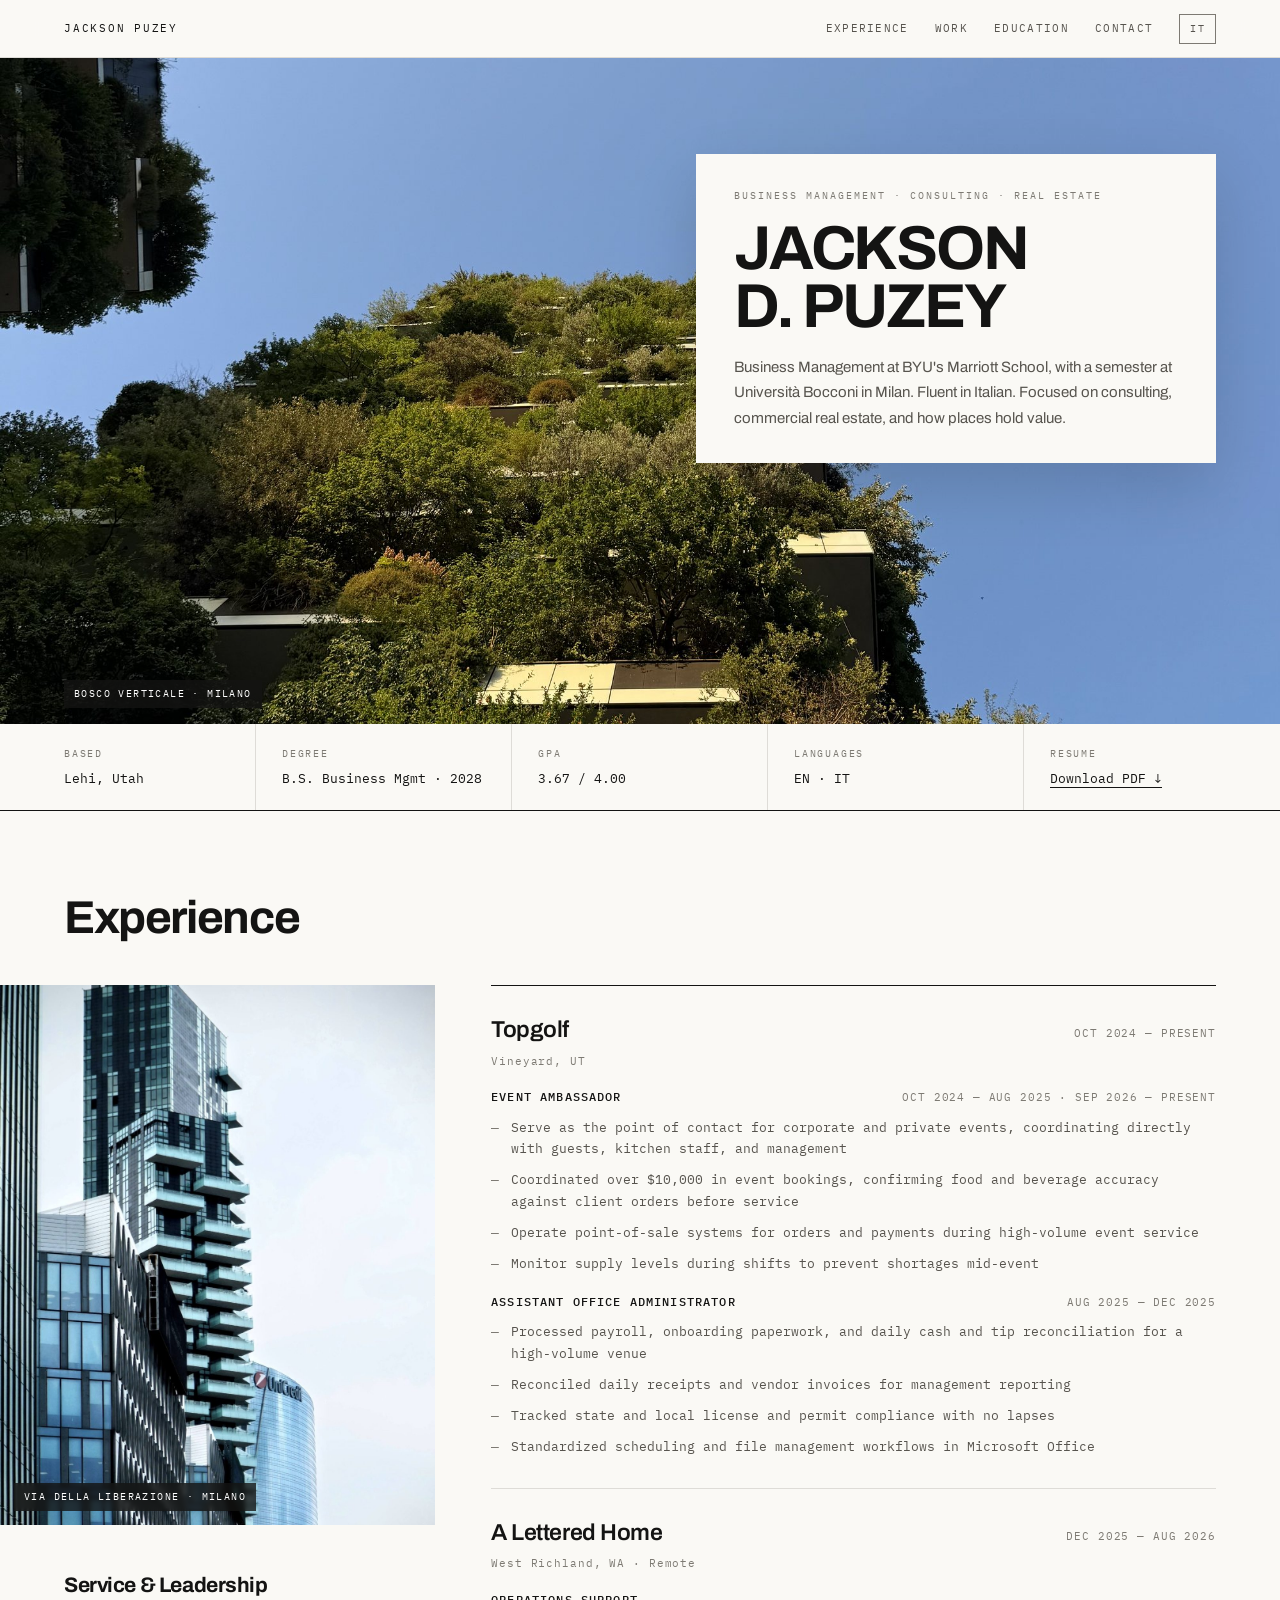
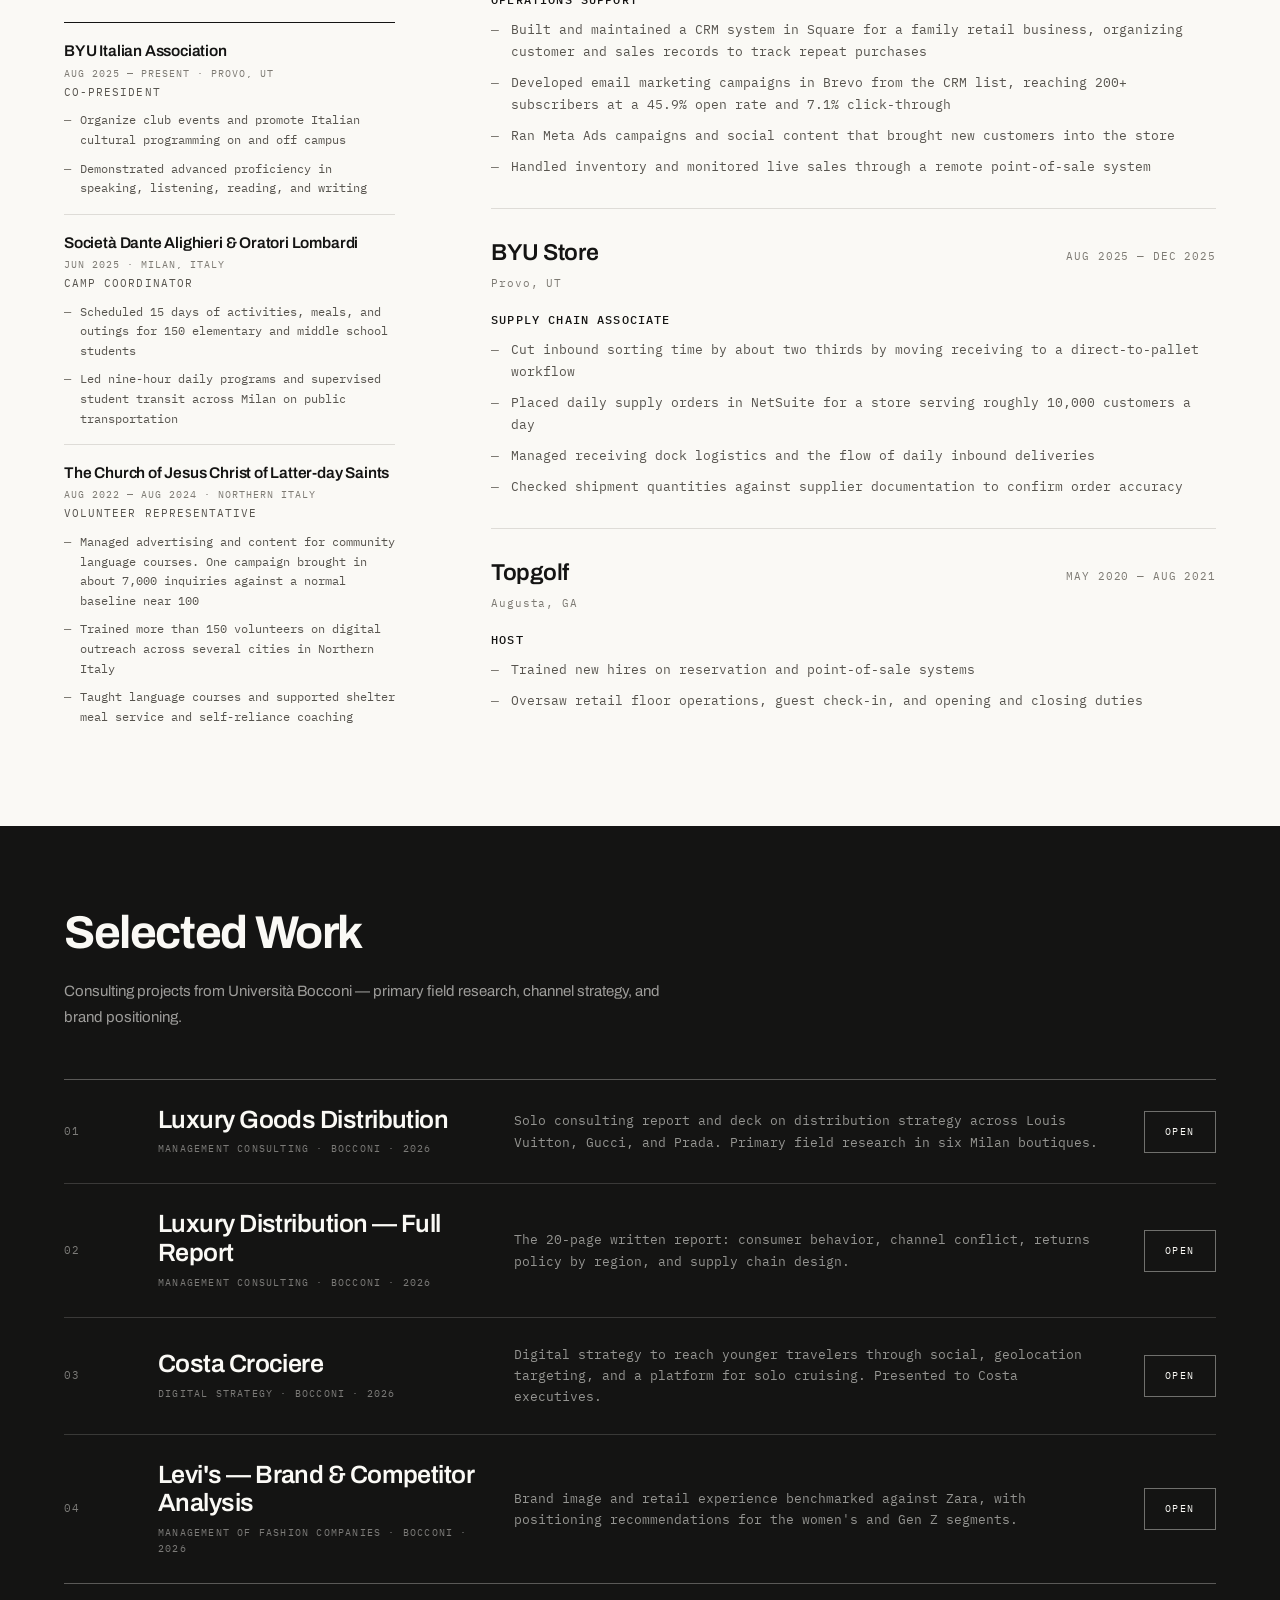
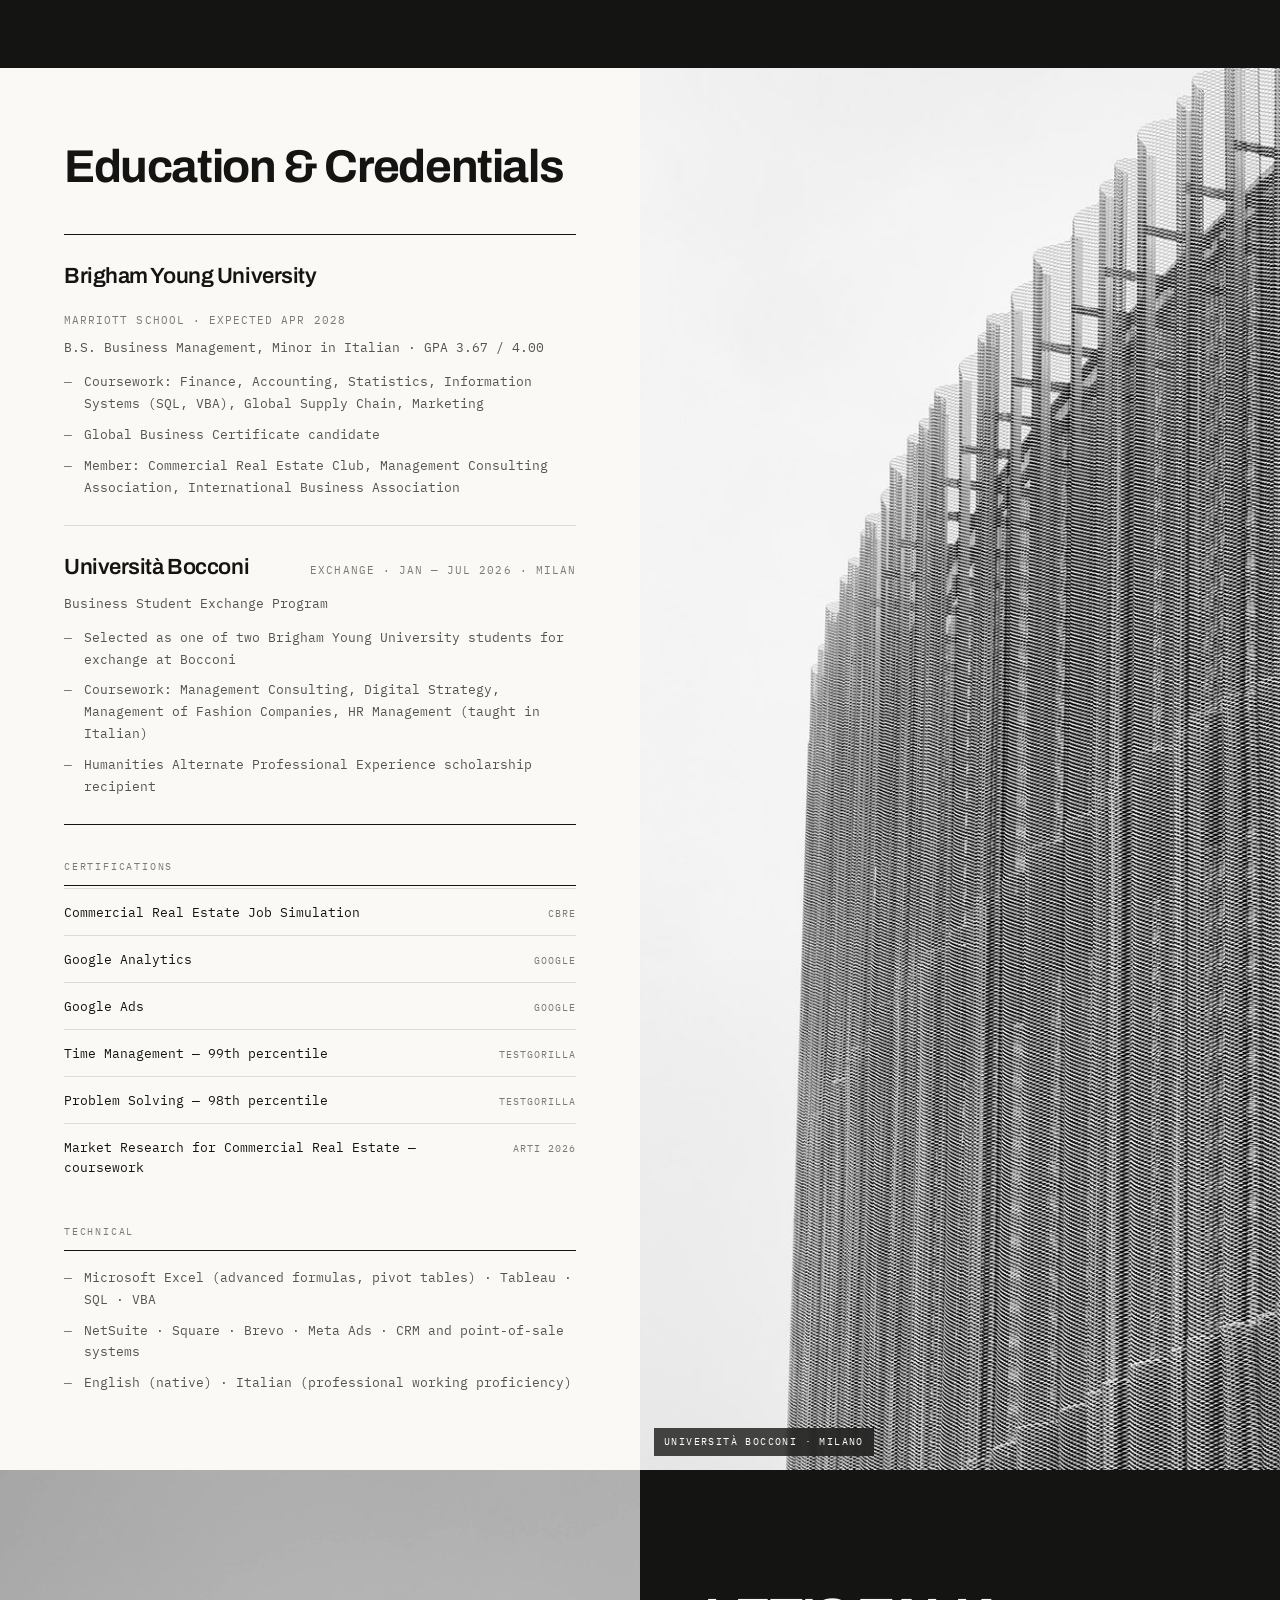
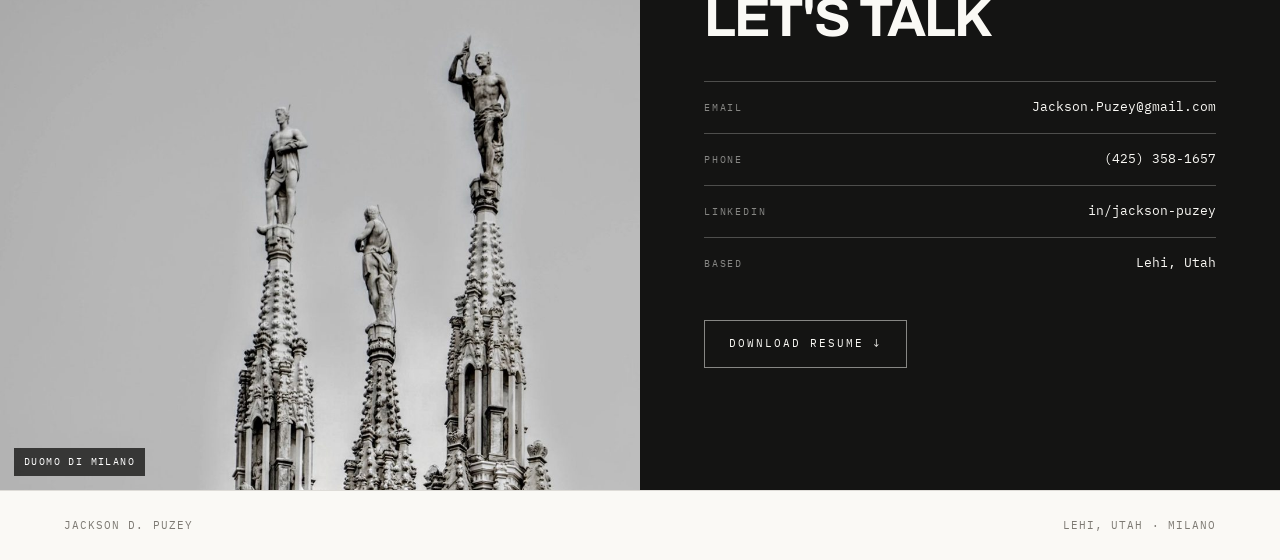
==== index.html @ 33e70369 "Put the jobs before the service block in source order The service block was rendering in the left co" ====
<!doctype html>
<html lang="en">
<head>
<meta charset="utf-8">
<meta name="viewport" content="width=device-width, initial-scale=1">
<title>Jackson D. Puzey</title>

<meta name="description" content="Jackson D. Puzey — Business Management at BYU's Marriott School, with international experience at Università Bocconi in Milan. Consulting, commercial real estate, and brand strategy.">
<meta property="og:title" content="Jackson D. Puzey">
<meta property="og:description" content="Business Management at BYU Marriott · Exchange at Università Bocconi, Milan · Consulting and commercial real estate.">
<meta property="og:type" content="profile">
<meta property="og:image" content="hero-bosco-sm.jpg">
<meta name="twitter:card" content="summary_large_image">
<link rel="icon" href="data:image/svg+xml,<svg xmlns='http://www.w3.org/2000/svg' viewBox='0 0 100 100'><rect width='100' height='100' fill='%23141413'/><text x='50' y='70' font-family='Helvetica,Arial' font-weight='bold' font-size='46' fill='%23FAF9F5' text-anchor='middle'>JP</text></svg>">

<link rel="preconnect" href="https://fonts.googleapis.com">
<link rel="preconnect" href="https://fonts.gstatic.com" crossorigin>
<link href="https://fonts.googleapis.com/css2?family=Archivo:wght@400;500;600;700&family=IBM+Plex+Mono:wght@400;500&display=swap" rel="stylesheet">
<link rel="stylesheet" href="site.css">
</head>
<body>

<a class="skip" href="#main" data-en="Skip to content" data-it="Vai al contenuto">Skip to content</a>

<!-- ══ NAV ══ -->
<nav class="nav">
  <span class="nav__name">Jackson Puzey</span>
  <div class="nav__links">
    <a href="#experience"><span data-en="Experience" data-it="Esperienza">Experience</span></a>
    <a href="#work"><span data-en="Work" data-it="Progetti">Work</span></a>
    <a href="#education"><span data-en="Education" data-it="Formazione">Education</span></a>
    <a href="#contact"><span data-en="Contact" data-it="Contatti">Contact</span></a>
    <button class="lang" id="langBtn" type="button" aria-label="Switch language to Italian">IT</button>
  </div>
</nav>

<main id="main">

<!-- ══ HERO ══ -->
<header class="hero">
  <img class="hero__img" src="hero-bosco.jpg"
       alt="Bosco Verticale towers in Milan, planted terraces rising against a clear sky" fetchpriority="high" width="2000" height="1333">
  <p class="hero__credit">Bosco Verticale · Milano</p>

  <div class="hero__card">
    <p class="hero__kicker" data-en="Business Management · Consulting · Real Estate" data-it="Business Management · Consulenza · Real Estate">Business Management · Consulting · Real Estate</p>
    <h1 class="hero__name">Jackson<br>D. Puzey</h1>
    <p class="hero__bio" data-en="Business Management at BYU&#39;s Marriott School, with a semester at Università Bocconi in Milan. Fluent in Italian. Focused on consulting, commercial real estate, and how places hold value." data-it="Studente di Business Management alla Marriott School della BYU, con un semestre all&#39;Università Bocconi di Milano. Fluente in italiano. Interessato a consulenza, real estate commerciale e al valore dei luoghi.">Business Management at BYU's Marriott School, with a semester at Università Bocconi in Milan. Fluent in Italian. Focused on consulting, commercial real estate, and how places hold value.</p>
  </div>
</header>

<!-- ══ SPEC BAR ══ -->
<section class="spec" aria-label="Quick facts">
  <div class="spec__cell">
    <p class="spec__k" data-en="Based" data-it="Sede">Based</p>
    <p class="spec__v">Lehi, Utah</p>
  </div>
  <div class="spec__cell">
    <p class="spec__k" data-en="Degree" data-it="Laurea">Degree</p>
    <p class="spec__v" data-en="B.S. Business Mgmt · 2028" data-it="Business Management · 2028">B.S. Business Mgmt · 2028</p>
  </div>
  <div class="spec__cell">
    <p class="spec__k">GPA</p>
    <p class="spec__v">3.67 / 4.00</p>
  </div>
  <div class="spec__cell">
    <p class="spec__k" data-en="Languages" data-it="Lingue">Languages</p>
    <p class="spec__v">EN · IT</p>
  </div>
  <div class="spec__cell">
    <p class="spec__k" data-en="Resume" data-it="CV">Resume</p>
    <p class="spec__v"><a href="Jackson_Puzey_Resume.pdf" download data-en="Download PDF ↓" data-it="Scarica PDF ↓">Download PDF ↓</a></p>
  </div>
</section>

<!-- ══ EXPERIENCE ══ -->
<section class="sec--bleed" id="experience">
  <div class="sec__head rv">
    <h2 class="sec__title" data-en="Experience" data-it="Esperienza">Experience</h2>
  </div>

  <div class="exp">
    <figure class="exp__figure figure rv">
      <img src="liberazione.jpg" alt="Towers along Via della Liberazione in Milan's Porta Nuova district" loading="lazy" width="1100" height="1955">
      <figcaption class="cap">Via della Liberazione · Milano</figcaption>
    </figure>

        <div class="exp__list">
      <!-- Topgolf Vineyard — current -->
      <article class="job rv">
        <div class="job__top">
          <h3 class="job__org">Topgolf</h3>
          <span class="job__meta">OCT 2024 — PRESENT</span>
        </div>
        <p class="job__place">Vineyard, UT</p>

        <div class="role">
          <div class="role__top">
            <span class="role__name">Event Ambassador</span>
            <span class="role__dates">OCT 2024 — AUG 2025 · SEP 2026 — PRESENT</span>
          </div>
          <ul class="pts">
            <li data-en="Serve as the point of contact for corporate and private events, coordinating directly with guests, kitchen staff, and management" data-it="Punto di riferimento per eventi aziendali e privati, coordinando direttamente ospiti, personale di cucina e management">Serve as the point of contact for corporate and private events, coordinating directly with guests, kitchen staff, and management</li>
            <li data-en="Coordinated over $10,000 in event bookings, confirming food and beverage accuracy against client orders before service" data-it="Coordinato oltre $10.000 in prenotazioni di eventi, verificando l&#39;accuratezza di cibo e bevande rispetto agli ordini prima del servizio">Coordinated over $10,000 in event bookings, confirming food and beverage accuracy against client orders before service</li>
            <li data-en="Operate point-of-sale systems for orders and payments during high-volume event service" data-it="Utilizzo dei sistemi POS per ordini e pagamenti durante il servizio eventi ad alto volume">Operate point-of-sale systems for orders and payments during high-volume event service</li>
            <li data-en="Monitor supply levels during shifts to prevent shortages mid-event" data-it="Monitoro le scorte durante i turni per evitare carenze durante l&#39;evento">Monitor supply levels during shifts to prevent shortages mid-event</li>
          </ul>
        </div>

        <div class="role">
          <div class="role__top">
            <span class="role__name" data-en="Assistant Office Administrator" data-it="Assistente Amministrativo">Assistant Office Administrator</span>
            <span class="role__dates">AUG 2025 — DEC 2025</span>
          </div>
          <ul class="pts">
            <li data-en="Processed payroll, onboarding paperwork, and daily cash and tip reconciliation for a high-volume venue" data-it="Elaborato buste paga, documentazione di onboarding e riconciliazione giornaliera di cassa e mance per una sede ad alto volume">Processed payroll, onboarding paperwork, and daily cash and tip reconciliation for a high-volume venue</li>
            <li data-en="Reconciled daily receipts and vendor invoices for management reporting" data-it="Riconciliato incassi giornalieri e fatture fornitori per la reportistica direzionale">Reconciled daily receipts and vendor invoices for management reporting</li>
            <li data-en="Tracked state and local license and permit compliance with no lapses" data-it="Monitorato la conformità di licenze e permessi statali e locali senza inadempienze">Tracked state and local license and permit compliance with no lapses</li>
            <li data-en="Standardized scheduling and file management workflows in Microsoft Office" data-it="Standardizzato i flussi di scheduling e gestione documentale in Microsoft Office">Standardized scheduling and file management workflows in Microsoft Office</li>
          </ul>
        </div>
      </article>

      <!-- A Lettered Home -->
      <article class="job rv">
        <div class="job__top">
          <h3 class="job__org">A Lettered Home</h3>
          <span class="job__meta">DEC 2025 — AUG 2026</span>
        </div>
        <p class="job__place" data-en="West Richland, WA · Remote" data-it="West Richland, WA · Da remoto">West Richland, WA · Remote</p>
        <div class="role">
          <div class="role__top">
            <span class="role__name" data-en="Operations Support" data-it="Supporto Operativo">Operations Support</span>
          </div>
          <ul class="pts">
            <li data-en="Built and maintained a CRM system in Square for a family retail business, organizing customer and sales records to track repeat purchases" data-it="Creato e gestito un sistema CRM in Square per un&#39;attività retail familiare, organizzando dati clienti e vendite per tracciare gli acquisti ricorrenti">Built and maintained a CRM system in Square for a family retail business, organizing customer and sales records to track repeat purchases</li>
            <li data-en="Developed email marketing campaigns in Brevo from the CRM list, reaching 200+ subscribers at a 45.9% open rate and 7.1% click-through" data-it="Sviluppato campagne email in Brevo a partire dalla lista CRM, raggiungendo oltre 200 iscritti con un tasso di apertura del 45,9% e un click-through del 7,1%">Developed email marketing campaigns in Brevo from the CRM list, reaching 200+ subscribers at a 45.9% open rate and 7.1% click-through</li>
            <li data-en="Ran Meta Ads campaigns and social content that brought new customers into the store" data-it="Gestito campagne Meta Ads e contenuti social che hanno portato nuovi clienti in negozio">Ran Meta Ads campaigns and social content that brought new customers into the store</li>
            <li data-en="Handled inventory and monitored live sales through a remote point-of-sale system" data-it="Gestito l&#39;inventario e monitorato le vendite in tempo reale tramite sistema POS remoto">Handled inventory and monitored live sales through a remote point-of-sale system</li>
          </ul>
        </div>
      </article>

      <!-- BYU Store -->
      <article class="job rv">
        <div class="job__top">
          <h3 class="job__org">BYU Store</h3>
          <span class="job__meta">AUG 2025 — DEC 2025</span>
        </div>
        <p class="job__place">Provo, UT</p>
        <div class="role">
          <div class="role__top">
            <span class="role__name" data-en="Supply Chain Associate" data-it="Addetto alla Supply Chain">Supply Chain Associate</span>
          </div>
          <ul class="pts">
            <li data-en="Cut inbound sorting time by about two thirds by moving receiving to a direct-to-pallet workflow" data-it="Ridotto di circa due terzi i tempi di smistamento in entrata introducendo un flusso diretto su pallet">Cut inbound sorting time by about two thirds by moving receiving to a direct-to-pallet workflow</li>
            <li data-en="Placed daily supply orders in NetSuite for a store serving roughly 10,000 customers a day" data-it="Effettuato ordini giornalieri in NetSuite per un negozio con circa 10.000 clienti al giorno">Placed daily supply orders in NetSuite for a store serving roughly 10,000 customers a day</li>
            <li data-en="Managed receiving dock logistics and the flow of daily inbound deliveries" data-it="Gestito la logistica del dock di ricezione e il flusso delle consegne giornaliere">Managed receiving dock logistics and the flow of daily inbound deliveries</li>
            <li data-en="Checked shipment quantities against supplier documentation to confirm order accuracy" data-it="Verificato le quantità spedite rispetto alla documentazione fornitori per confermare l&#39;accuratezza degli ordini">Checked shipment quantities against supplier documentation to confirm order accuracy</li>
          </ul>
        </div>
      </article>

      <!-- Topgolf Augusta -->
      <article class="job rv">
        <div class="job__top">
          <h3 class="job__org">Topgolf</h3>
          <span class="job__meta">MAY 2020 — AUG 2021</span>
        </div>
        <p class="job__place">Augusta, GA</p>
        <div class="role">
          <div class="role__top">
            <span class="role__name" data-en="Host" data-it="Accoglienza">Host</span>
          </div>
          <ul class="pts">
            <li data-en="Trained new hires on reservation and point-of-sale systems" data-it="Formato i nuovi assunti sui sistemi di prenotazione e POS">Trained new hires on reservation and point-of-sale systems</li>
            <li data-en="Oversaw retail floor operations, guest check-in, and opening and closing duties" data-it="Supervisionato le operazioni del retail, il check-in degli ospiti e le procedure di apertura e chiusura">Oversaw retail floor operations, guest check-in, and opening and closing duties</li>
          </ul>
        </div>
      </article>
    </div>

<div class="svc rv" id="service">
      <h2 class="svc__title" data-en="Service &amp; Leadership" data-it="Servizio e Leadership">Service &amp; Leadership</h2>

      <div class="svc__item">
        <h3 class="svc__org" data-en="BYU Italian Association" data-it="Associazione Italiana BYU">BYU Italian Association</h3>
        <p class="svc__meta">AUG 2025 — PRESENT · PROVO, UT</p>
        <p class="svc__role" data-en="Co-President" data-it="Co-Presidente">Co-President</p>
        <ul class="pts">
          <li data-en="Organize club events and promote Italian cultural programming on and off campus" data-it="Organizzo eventi del club e promuovo programmi culturali italiani dentro e fuori dal campus">Organize club events and promote Italian cultural programming on and off campus</li>
          <li data-en="Demonstrated advanced proficiency in speaking, listening, reading, and writing" data-it="Dimostrata competenza avanzata in produzione orale, comprensione, lettura e scrittura">Demonstrated advanced proficiency in speaking, listening, reading, and writing</li>
        </ul>
      </div>

      <div class="svc__item">
        <h3 class="svc__org">Società Dante Alighieri &amp; Oratori Lombardi</h3>
        <p class="svc__meta" data-en="JUN 2025 · MILAN, ITALY" data-it="GIU 2025 · MILANO, ITALIA">JUN 2025 · MILAN, ITALY</p>
        <p class="svc__role" data-en="Camp Coordinator" data-it="Coordinatore del Campo">Camp Coordinator</p>
        <ul class="pts">
          <li data-en="Scheduled 15 days of activities, meals, and outings for 150 elementary and middle school students" data-it="Pianificato 15 giorni di attività, pasti e uscite per 150 studenti delle elementari e delle medie">Scheduled 15 days of activities, meals, and outings for 150 elementary and middle school students</li>
          <li data-en="Led nine-hour daily programs and supervised student transit across Milan on public transportation" data-it="Condotto programmi giornalieri di nove ore e supervisionato gli spostamenti degli studenti a Milano sui mezzi pubblici">Led nine-hour daily programs and supervised student transit across Milan on public transportation</li>
        </ul>
      </div>

      <div class="svc__item">
        <h3 class="svc__org" data-en="The Church of Jesus Christ of Latter-day Saints" data-it="La Chiesa di Gesù Cristo dei Santi degli Ultimi Giorni">The Church of Jesus Christ of Latter-day Saints</h3>
        <p class="svc__meta" data-en="AUG 2022 — AUG 2024 · NORTHERN ITALY" data-it="AGO 2022 — AGO 2024 · NORD ITALIA">AUG 2022 — AUG 2024 · NORTHERN ITALY</p>
        <p class="svc__role" data-en="Volunteer Representative" data-it="Rappresentante Volontario">Volunteer Representative</p>
        <ul class="pts">
          <li data-en="Managed advertising and content for community language courses. One campaign brought in about 7,000 inquiries against a normal baseline near 100" data-it="Gestito pubblicità e contenuti per corsi di lingua comunitari. Una campagna ha generato circa 7.000 richieste rispetto a una media di circa 100">Managed advertising and content for community language courses. One campaign brought in about 7,000 inquiries against a normal baseline near 100</li>
          <li data-en="Trained more than 150 volunteers on digital outreach across several cities in Northern Italy" data-it="Formato oltre 150 volontari sull&#39;outreach digitale in diverse città del Nord Italia">Trained more than 150 volunteers on digital outreach across several cities in Northern Italy</li>
          <li data-en="Taught language courses and supported shelter meal service and self-reliance coaching" data-it="Insegnato corsi di lingua e supportato il servizio pasti nei rifugi e il coaching di autosufficienza">Taught language courses and supported shelter meal service and self-reliance coaching</li>
        </ul>
      </div>
    </div>
  </div>
</section>

<!-- ══ WORK ══ -->
<section class="work" id="work">
  <div class="wrap">
    <div class="sec__head rv">
    <h2 class="sec__title" data-en="Selected Work" data-it="Progetti Selezionati">Selected Work</h2>
    </div>
    <p class="work__intro rv" data-en="Consulting projects from Università Bocconi — primary field research, channel strategy, and brand positioning." data-it="Progetti di consulenza svolti all&#39;Università Bocconi — ricerca sul campo, strategia di canale e posizionamento del brand.">Consulting projects from Università Bocconi — primary field research, channel strategy, and brand positioning.</p>

    <button class="proj rv" type="button" data-deck="luxury">
      <span class="proj__id">01</span>
      <span>
        <span class="proj__title" data-en="Luxury Goods Distribution" data-it="Distribuzione dei Beni di Lusso">Luxury Goods Distribution</span>
        <span class="proj__course" data-en="Management Consulting · Bocconi · 2026" data-it="Management Consulting · Bocconi · 2026">Management Consulting · Bocconi · 2026</span>
      </span>
      <span class="proj__desc" data-en="Solo consulting report and deck on distribution strategy across Louis Vuitton, Gucci, and Prada. Primary field research in six Milan boutiques." data-it="Report e presentazione individuali sulla strategia di distribuzione tra Louis Vuitton, Gucci e Prada. Ricerca sul campo in sei boutique milanesi.">Solo consulting report and deck on distribution strategy across Louis Vuitton, Gucci, and Prada. Primary field research in six Milan boutiques.</span>
      <span class="proj__cta" data-en="Open" data-it="Apri">Open</span>
    </button>

    <button class="proj rv" type="button" data-deck="report">
      <span class="proj__id">02</span>
      <span>
        <span class="proj__title" data-en="Luxury Distribution — Full Report" data-it="Distribuzione del Lusso — Report">Luxury Distribution — Full Report</span>
        <span class="proj__course" data-en="Management Consulting · Bocconi · 2026" data-it="Management Consulting · Bocconi · 2026">Management Consulting · Bocconi · 2026</span>
      </span>
      <span class="proj__desc" data-en="The 20-page written report: consumer behavior, channel conflict, returns policy by region, and supply chain design." data-it="Il report scritto di 20 pagine: comportamento del consumatore, conflitto di canale, politiche di reso per area e supply chain.">The 20-page written report: consumer behavior, channel conflict, returns policy by region, and supply chain design.</span>
      <span class="proj__cta" data-en="Open" data-it="Apri">Open</span>
    </button>

    <button class="proj rv" type="button" data-deck="costa">
      <span class="proj__id">03</span>
      <span>
        <span class="proj__title">Costa Crociere</span>
        <span class="proj__course" data-en="Digital Strategy · Bocconi · 2026" data-it="Strategia Digitale · Bocconi · 2026">Digital Strategy · Bocconi · 2026</span>
      </span>
      <span class="proj__desc" data-en="Digital strategy to reach younger travelers through social, geolocation targeting, and a platform for solo cruising. Presented to Costa executives." data-it="Strategia digitale per raggiungere i giovani viaggiatori tramite social, targeting geolocalizzato e una piattaforma per crociere in solitaria. Presentata ai dirigenti Costa.">Digital strategy to reach younger travelers through social, geolocation targeting, and a platform for solo cruising. Presented to Costa executives.</span>
      <span class="proj__cta" data-en="Open" data-it="Apri">Open</span>
    </button>

    <button class="proj rv" type="button" data-deck="levis">
      <span class="proj__id">04</span>
      <span>
        <span class="proj__title" data-en="Levi&#39;s — Brand &amp; Competitor Analysis" data-it="Levi&#39;s — Analisi di Brand e Concorrenza">Levi's — Brand &amp; Competitor Analysis</span>
        <span class="proj__course" data-en="Management of Fashion Companies · Bocconi · 2026" data-it="Management delle Aziende della Moda · Bocconi · 2026">Management of Fashion Companies · Bocconi · 2026</span>
      </span>
      <span class="proj__desc" data-en="Brand image and retail experience benchmarked against Zara, with positioning recommendations for the women&#39;s and Gen Z segments." data-it="Immagine di marca ed esperienza retail confrontate con Zara, con raccomandazioni di posizionamento per i segmenti femminile e Gen Z.">Brand image and retail experience benchmarked against Zara, with positioning recommendations for the women's and Gen Z segments.</span>
      <span class="proj__cta" data-en="Open" data-it="Apri">Open</span>
    </button>
  </div>
</section>

<!-- ══ EDUCATION + CONTACT QUAD ══ -->
<section class="quad" id="education">
    <div class="quad__cell">
      <div class="sec__head rv">
        <h2 class="sec__title" data-en="Education &amp; Credentials" data-it="Formazione e Certificazioni">Education &amp; Credentials</h2>
      </div>
      <article class="school rv">
        <div class="school__top">
          <h3 class="school__name">Brigham Young University</h3>
          <span class="school__meta" data-en="Marriott School · Expected Apr 2028" data-it="Marriott School · Prevista Apr 2028">Marriott School · Expected Apr 2028</span>
        </div>
        <p class="school__deg" data-en="B.S. Business Management, Minor in Italian · GPA 3.67 / 4.00" data-it="Laurea in Business Management, Minor in Italiano · GPA 3,67 / 4,00">B.S. Business Management, Minor in Italian · GPA 3.67 / 4.00</p>
        <ul class="pts">
          <li data-en="Coursework: Finance, Accounting, Statistics, Information Systems (SQL, VBA), Global Supply Chain, Marketing" data-it="Corsi: Finanza, Contabilità, Statistica, Sistemi Informativi (SQL, VBA), Supply Chain Globale, Marketing">Coursework: Finance, Accounting, Statistics, Information Systems (SQL, VBA), Global Supply Chain, Marketing</li>
          <li data-en="Global Business Certificate candidate" data-it="Candidato al Global Business Certificate">Global Business Certificate candidate</li>
          <li data-en="Member: Commercial Real Estate Club, Management Consulting Association, International Business Association" data-it="Membro: Commercial Real Estate Club, Management Consulting Association, International Business Association">Member: Commercial Real Estate Club, Management Consulting Association, International Business Association</li>
        </ul>
      </article>

      <article class="school rv">
        <div class="school__top">
          <h3 class="school__name">Università Bocconi</h3>
          <span class="school__meta" data-en="Exchange · Jan — Jul 2026 · Milan" data-it="Scambio · Gen — Lug 2026 · Milano">Exchange · Jan — Jul 2026 · Milan</span>
        </div>
        <p class="school__deg" data-en="Business Student Exchange Program" data-it="Programma di Scambio Business">Business Student Exchange Program</p>
        <ul class="pts">
          <li data-en="Selected as one of two Brigham Young University students for exchange at Bocconi" data-it="Selezionato come uno dei due studenti della Brigham Young University per lo scambio alla Bocconi">Selected as one of two Brigham Young University students for exchange at Bocconi</li>
          <li data-en="Coursework: Management Consulting, Digital Strategy, Management of Fashion Companies, HR Management (taught in Italian)" data-it="Corsi: Management Consulting, Strategia Digitale, Management delle Aziende della Moda, Gestione HR (in italiano)">Coursework: Management Consulting, Digital Strategy, Management of Fashion Companies, HR Management (taught in Italian)</li>
          <li data-en="Humanities Alternate Professional Experience scholarship recipient" data-it="Vincitore della borsa di studio Humanities Alternate Professional Experience">Humanities Alternate Professional Experience scholarship recipient</li>
        </ul>
      </article>

      <div class="rv">
        <p class="sub sub--sp" data-en="Certifications" data-it="Certificazioni">Certifications</p>
        <div class="creds">
          <div>
            <div class="cred"><span class="cred__n" data-en="Commercial Real Estate Job Simulation" data-it="Commercial Real Estate Job Simulation">Commercial Real Estate Job Simulation</span><span class="cred__src">CBRE</span></div>
            <div class="cred"><span class="cred__n">Google Analytics</span><span class="cred__src">Google</span></div>
            <div class="cred"><span class="cred__n">Google Ads</span><span class="cred__src">Google</span></div>
          </div>
          <div>
            <div class="cred"><span class="cred__n" data-en="Time Management — 99th percentile" data-it="Time Management — 99° percentile">Time Management — 99th percentile</span><span class="cred__src">TestGorilla</span></div>
            <div class="cred"><span class="cred__n" data-en="Problem Solving — 98th percentile" data-it="Problem Solving — 98° percentile">Problem Solving — 98th percentile</span><span class="cred__src">TestGorilla</span></div>
            <div class="cred"><span class="cred__n" data-en="Market Research for Commercial Real Estate — coursework" data-it="Ricerca di Mercato per il Real Estate Commerciale — corso">Market Research for Commercial Real Estate — coursework</span><span class="cred__src">ARTI 2026</span></div>
          </div>
        </div>

        <p class="sub sub--sp" data-en="Technical" data-it="Competenze Tecniche">Technical</p>
        <ul class="pts" style="padding-top:14px">
          <li data-en="Microsoft Excel (advanced formulas, pivot tables) · Tableau · SQL · VBA" data-it="Microsoft Excel (formule avanzate, tabelle pivot) · Tableau · SQL · VBA">Microsoft Excel (advanced formulas, pivot tables) · Tableau · SQL · VBA</li>
          <li data-en="NetSuite · Square · Brevo · Meta Ads · CRM and point-of-sale systems" data-it="NetSuite · Square · Brevo · Meta Ads · sistemi CRM e POS">NetSuite · Square · Brevo · Meta Ads · CRM and point-of-sale systems</li>
          <li data-en="English (native) · Italian (professional working proficiency)" data-it="Inglese (madrelingua) · Italiano (competenza professionale)">English (native) · Italian (professional working proficiency)</li>
        </ul>
      </div>
    </div>

    <figure class="quad__fig quad__fig--bocconi">
      <img src="bocconi.jpg" alt="Louvered facade of the Università Bocconi campus in Milan" loading="lazy" width="1100" height="1466">
      <figcaption class="cap">Università Bocconi · Milano</figcaption>
    </figure>

    <figure class="quad__fig quad__fig--duomo">
      <img src="duomo.jpg" alt="Marble spires and statues on the roof of the Duomo di Milano" loading="lazy" width="1100" height="1954">
      <figcaption class="cap">Duomo di Milano</figcaption>
    </figure>

    <div class="quad__cell quad__cell--dark" id="contact">
      <h2 class="contact__h" data-en="Let&#39;s talk" data-it="Parliamone">Let's talk</h2>
      <div class="contact__row">
        <span class="contact__k">Email</span>
        <a class="contact__v" href="mailto:Jackson.Puzey@gmail.com">Jackson.Puzey@gmail.com</a>
      </div>
      <div class="contact__row">
        <span class="contact__k" data-en="Phone" data-it="Telefono">Phone</span>
        <a class="contact__v" href="tel:+14253581657">(425) 358-1657</a>
      </div>
      <div class="contact__row">
        <span class="contact__k">LinkedIn</span>
        <a class="contact__v" href="https://www.linkedin.com/in/jackson-puzey" target="_blank" rel="noopener">in/jackson-puzey</a>
      </div>
      <div class="contact__row">
        <span class="contact__k" data-en="Based" data-it="Sede">Based</span>
        <span class="contact__v">Lehi, Utah</span>
      </div>
      <a class="btn btn--light" href="Jackson_Puzey_Resume.pdf" download data-en="Download Resume ↓" data-it="Scarica il CV ↓">Download Resume ↓</a>
    </div>
</section>

</main>

<footer class="foot">
  <span>Jackson D. Puzey</span>
  <span data-en="Lehi, Utah · Milano" data-it="Lehi, Utah · Milano">Lehi, Utah · Milano</span>
</footer>

<!-- ══ LIGHTBOX ══ -->
<div class="lb" id="lb" role="dialog" aria-modal="true" aria-labelledby="lbTitle">
  <div class="lb__bar">
    <span class="lb__title" id="lbTitle"></span>
    <span class="lb__count" id="lbCount"></span>
    <button class="lb__x" id="lbClose" type="button" aria-label="Close">×</button>
  </div>
  <div class="lb__stage">
    <button class="lb__nav" id="lbPrev" type="button" aria-label="Previous slide">‹</button>
    <img id="lbImg" src="" alt="">
    <button class="lb__nav" id="lbNext" type="button" aria-label="Next slide">›</button>
  </div>
  <div class="lb__film" id="lbFilm"></div>
</div>

<script src="site.js" defer></script>
</body>
</html>
---- site.css ----
/* ─────────────────────────────────────────────
   Jackson D. Puzey — site styles
   ───────────────────────────────────────────── */

*, *::before, *::after { box-sizing: border-box; }
html, body, h1, h2, h3, p, ul, li, figure { margin: 0; padding: 0; }
ul { list-style: none; }

:root {
  --ink:    #141413;
  --paper:  #FAF9F5;
  --panel:  #F2F0EB;
  --rule:   #DEDCD7;
  --muted:  #57544E;
  --faint:  #7D7A73;
  --invert: #FAF9F5;

  --display: 'Archivo', system-ui, -apple-system, sans-serif;
  --mono: 'IBM Plex Mono', ui-monospace, 'SF Mono', Menlo, monospace;

  --gut: 64px;
  --maxw: 1480px;
}

@media (max-width: 860px) { :root { --gut: 22px; } }

html { scroll-behavior: smooth; }
@media (prefers-reduced-motion: reduce) {
  html { scroll-behavior: auto; }
  *, *::before, *::after { animation-duration: .001ms !important; transition-duration: .001ms !important; }
}

body {
  background: var(--paper);
  color: var(--ink);
  font-family: var(--display);
  font-size: 16px;
  line-height: 1.6;
  -webkit-font-smoothing: antialiased;
  overflow-x: hidden;
}

img { display: block; max-width: 100%; }

a { color: inherit; }
:focus-visible { outline: 2px solid var(--ink); outline-offset: 3px; }

.wrap { max-width: var(--maxw); margin: 0 auto; padding-inline: var(--gut); }
.sr-only {
  position: absolute; width: 1px; height: 1px; padding: 0; margin: -1px;
  overflow: hidden; clip: rect(0 0 0 0); white-space: nowrap; border: 0;
}

/* ── skip link ───────────────────────────── */
.skip {
  position: absolute; left: -9999px; top: 0; z-index: 200;
  background: var(--ink); color: var(--invert);
  padding: 12px 20px; font-family: var(--mono); font-size: 12px;
}
.skip:focus { left: 0; }

/* ── nav ─────────────────────────────────── */
.nav {
  position: fixed; inset: 0 0 auto 0; z-index: 100;
  height: 58px;
  display: flex; align-items: center; justify-content: space-between;
  padding-inline: var(--gut);
  background: rgba(250,249,245,.9);
  backdrop-filter: blur(16px); -webkit-backdrop-filter: blur(16px);
  border-bottom: 1px solid var(--rule);
}
.nav__name {
  font-family: var(--mono); font-size: 11px;
  letter-spacing: .16em; text-transform: uppercase;
}
.nav__links { display: flex; gap: 26px; align-items: center; }
.nav__links a {
  font-family: var(--mono); font-size: 11px; letter-spacing: .12em;
  text-transform: uppercase; color: var(--muted); text-decoration: none;
}
.nav__links a:hover { color: var(--ink); }
.nav__num { color: var(--faint); margin-right: 6px; }

.lang {
  font-family: var(--mono); font-size: 10px; letter-spacing: .14em;
  background: none; border: 1px solid var(--faint); color: var(--muted);
  padding: 6px 10px; cursor: pointer; min-height: 30px;
}
.lang:hover { border-color: var(--ink); color: var(--ink); }

@media (max-width: 860px) {
  .nav__links a:not(.lang) { display: none; }
}

/* ── hero ────────────────────────────────── */
.hero { position: relative; margin-top: 58px; background: var(--ink); }
.hero__img {
  width: 100%; height: clamp(440px, 74vh, 760px);
  object-fit: cover; object-position: 30% 55%;
}
.hero__card {
  background: var(--paper);
  padding: 34px 38px 32px;
  max-width: 520px;
}
@media (min-width: 981px) {
  .hero__card {
    position: absolute; top: 96px; right: var(--gut);
    box-shadow: 0 24px 60px rgba(0,0,0,.14);
  }
}
@media (max-width: 980px) {
  .hero__img { height: 56vh; }
  .hero__card { max-width: none; padding: 28px var(--gut) 26px; }
}

.hero__kicker {
  font-family: var(--mono); font-size: 10px; letter-spacing: .2em;
  text-transform: uppercase; color: var(--faint); margin-bottom: 16px;
}
.hero__name {
  font-size: clamp(38px, 5.2vw, 62px); font-weight: 700;
  line-height: .94; letter-spacing: -.035em; text-transform: uppercase;
  margin-bottom: 18px;
}
.hero__bio {
  font-size: 15px; font-weight: 400; line-height: 1.7; color: var(--muted);
}
.hero__credit {
  position: absolute; left: var(--gut); bottom: 16px;
  font-family: var(--mono); font-size: 10px; letter-spacing: .14em;
  color: #fff; text-transform: uppercase;
  background: rgba(20, 20, 19, .78); padding: 6px 10px;
}
@media (max-width: 980px) { .hero__credit { display: none; } }

/* ── spec bar ────────────────────────────── */
.spec {
  display: grid; grid-template-columns: repeat(5, minmax(0,1fr));
  border-bottom: 1px solid var(--ink);
}
.spec__cell { padding: 22px var(--gut) 20px; border-right: 1px solid var(--rule); }
.spec__cell:last-child { border-right: 0; }
.spec__cell:not(:first-child) { padding-inline: 26px; }
.spec__k {
  font-family: var(--mono); font-size: 10px; letter-spacing: .18em;
  text-transform: uppercase; color: var(--faint); margin-bottom: 7px;
}
.spec__v { font-family: var(--mono); font-size: 13px; }
.spec__v a { text-decoration: none; border-bottom: 1.5px solid var(--ink); }
@media (max-width: 1100px) {
  .spec { grid-template-columns: repeat(2, minmax(0,1fr)); }
  .spec__cell { border-bottom: 1px solid var(--rule); padding-inline: var(--gut) !important; }
}
@media (max-width: 520px) { .spec { grid-template-columns: 1fr; } }

/* ── section furniture ───────────────────── */
.sec { padding-block: 84px; }
.sec__head { display: flex; align-items: baseline; gap: 18px; margin-bottom: 44px; }
.sec__num {
  font-family: var(--mono); font-size: 11px; letter-spacing: .16em; color: var(--faint);
}
.sec__title {
  font-size: clamp(30px, 3.6vw, 46px); font-weight: 700;
  letter-spacing: -.03em; line-height: 1;
}

/* ── full-bleed section shell ────────────── */
.sec--bleed { padding-block: 84px; }
.sec--bleed > .sec__head {
  max-width: var(--maxw); margin: 0 auto 44px; padding-inline: var(--gut);
}

/* ── experience ──────────────────────────── */
/* Source order is photo → jobs → service, so screen readers and resume
   parsers read the work history before the service block. Grid placement
   puts service back under the photo visually, and the 1fr first row lets
   the photo absorb whatever height the jobs column doesn't use, so both
   columns always end flush. */
.exp {
  display: grid;
  grid-template-columns: minmax(300px, 34%) 1fr;
  grid-template-rows: 1fr auto;
  align-items: stretch;
}
.exp__figure { grid-column: 1; grid-row: 1; }
.svc         { grid-column: 1; grid-row: 2; }
.exp__list   { grid-column: 2; grid-row: 1 / span 2; }

@media (max-width: 1080px) {
  .exp { grid-template-columns: 1fr; grid-template-rows: none; }
  .exp__figure, .svc, .exp__list { grid-column: 1; grid-row: auto; }
}

.exp__figure { position: relative; margin: 0; min-height: 420px; overflow: hidden; }
.exp__figure img {
  position: absolute; inset: 0;
  width: 100%; height: 100%; object-fit: cover; object-position: 50% 32%;
}
.exp__list { padding-left: 56px; padding-right: var(--gut); min-width: 0; }

@media (max-width: 1080px) {
  .exp__figure { height: 300px; min-height: 0; }
  .exp__figure img { object-position: 50% 28%; }
  .exp__list { padding: 32px var(--gut) 0; }
}

/* ── service & leadership (left column) ──── */
.svc { padding: 44px 40px 0 var(--gut); }
.svc__title {
  font-size: 21px; font-weight: 700; letter-spacing: -.02em;
  margin-bottom: 20px;
}
.svc__item { border-top: 1px solid var(--ink); padding: 18px 0 16px; }
.svc__item + .svc__item { border-top-color: var(--rule); }
.svc__org { font-size: 15.5px; font-weight: 600; letter-spacing: -.012em; line-height: 1.25; }
.svc__meta {
  font-family: var(--mono); font-size: 10px; letter-spacing: .1em;
  text-transform: uppercase; color: var(--faint); margin: 5px 0 2px;
}
.svc__role {
  font-family: var(--mono); font-size: 10.5px; letter-spacing: .1em;
  text-transform: uppercase; color: var(--muted); margin-bottom: 10px;
}
.svc .pts li { font-size: 11.5px; line-height: 1.7; padding-left: 16px; }
@media (max-width: 1080px) { .svc { padding: 40px var(--gut) 0; } }

/* caption sitting on a photo */
/* captions sit over photographs of unknown brightness,
   so they carry their own ground rather than relying on the image */
.cap {
  position: absolute; left: 14px; bottom: 14px;
  font-family: var(--mono); font-size: 10px; letter-spacing: .14em;
  text-transform: uppercase; color: #fff;
  background: rgba(20, 20, 19, .78);
  padding: 6px 10px;
  backdrop-filter: blur(2px); -webkit-backdrop-filter: blur(2px);
}
.figure { position: relative; margin: 0; }

.job { border-top: 1px solid var(--ink); padding: 26px 0 30px; }
.job + .job { border-top-color: var(--rule); }
.job__top {
  display: flex; justify-content: space-between; align-items: baseline;
  gap: 20px; flex-wrap: wrap; margin-bottom: 4px;
}
.job__org { font-size: 23px; font-weight: 600; letter-spacing: -.02em; }
.job__meta {
  font-family: var(--mono); font-size: 11px; letter-spacing: .08em; color: var(--faint);
  white-space: nowrap;
}
.job__place {
  font-family: var(--mono); font-size: 11px; letter-spacing: .08em;
  color: var(--faint); margin-bottom: 16px;
}
.role { margin-top: 18px; }
.role__top {
  display: flex; justify-content: space-between; align-items: baseline;
  gap: 16px; flex-wrap: wrap; margin-bottom: 10px;
}
.role__name {
  font-family: var(--mono); font-size: 11.5px; letter-spacing: .1em;
  text-transform: uppercase; font-weight: 500;
}
.role__dates {
  font-family: var(--mono); font-size: 10.5px; letter-spacing: .08em; color: var(--faint);
}
.pts { display: flex; flex-direction: column; gap: 9px; }
.pts li {
  font-family: var(--mono); font-size: 12.5px; line-height: 1.75; color: var(--muted);
  padding-left: 20px; position: relative;
}
.pts li::before {
  content: '—'; position: absolute; left: 0; color: var(--faint);
}

/* ── work (dark) ─────────────────────────── */
.work { background: var(--ink); color: var(--invert); padding-block: 84px; }
.work .sec__num { color: rgba(250,249,245,.45); }
.work .sec__title { color: var(--invert); }
.work__intro {
  font-size: 15px; line-height: 1.75; color: rgba(250,249,245,.6);
  max-width: 620px; margin: -22px 0 48px;
}
.proj {
  width: 100%; text-align: left; background: none; color: inherit;
  border: 0; border-top: 1px solid rgba(250,249,245,.3);
  padding: 26px 0 26px; cursor: pointer; font: inherit;
  display: grid; grid-template-columns: 58px 320px 1fr auto;
  gap: 36px; align-items: center;
  transition: background .25s;
}
.proj + .proj { border-top-color: rgba(250,249,245,.16); }
.proj:last-of-type { border-bottom: 1px solid rgba(250,249,245,.3); }
.proj:hover { background: rgba(250,249,245,.045); }
.proj__id {
  font-family: var(--mono); font-size: 11px; letter-spacing: .1em;
  color: rgba(250,249,245,.45);
}
.proj__title {
  display: block;
  font-size: 25px; font-weight: 600; letter-spacing: -.022em; line-height: 1.15;
}
.proj__course {
  display: block;
  font-family: var(--mono); font-size: 10px; letter-spacing: .12em;
  text-transform: uppercase; color: rgba(250,249,245,.45); margin-top: 7px;
}
.proj__desc {
  font-family: var(--mono); font-size: 12.5px; line-height: 1.7;
  color: rgba(250,249,245,.56);
}
.proj__cta {
  font-family: var(--mono); font-size: 10px; letter-spacing: .16em;
  text-transform: uppercase; border: 1px solid rgba(250,249,245,.4);
  padding: 12px 20px; white-space: nowrap;
}
.proj:hover .proj__cta { background: var(--invert); color: var(--ink); }
@media (max-width: 1080px) {
  .proj { grid-template-columns: 44px 1fr; gap: 10px 18px; align-items: start; }
  .proj__desc, .proj__cta { grid-column: 2; }
  .proj__cta { justify-self: start; margin-top: 6px; }
}

/* ── quad: education + contact ───────────── */
.quad { display: grid; grid-template-columns: 1fr 1fr; align-items: stretch; }
.quad__cell { padding: 76px var(--gut); min-width: 0; }
/* the photo must not drive the row height — the text beside it does.
   absolute positioning takes the image out of flow so the row stays honest. */
.quad__fig { position: relative; margin: 0; overflow: hidden; }
.quad__fig img {
  position: absolute; inset: 0;
  width: 100%; height: 100%; object-fit: cover; display: block;
}
.quad__cell--dark {
  background: var(--ink); color: var(--invert);
  display: flex; flex-direction: column; justify-content: center; min-height: 620px;
}
.quad__fig--bocconi img { object-position: 50% 32%; }
.quad__fig--duomo img { object-position: 50% 0; }

@media (max-width: 980px) {
  .quad { grid-template-columns: 1fr; }
  .quad__fig { height: 320px; }
  .quad__cell--dark { min-height: 0; }
  .quad__cell { padding: 56px var(--gut); }
  .quad__fig--duomo { order: 3; }
}

.school { border-top: 1px solid var(--ink); padding: 24px 0 26px; }
.school + .school { border-top-color: var(--rule); }
.school:last-of-type { border-bottom: 1px solid var(--ink); }
.school__top {
  display: flex; justify-content: space-between; align-items: baseline;
  gap: 18px; flex-wrap: wrap; margin-bottom: 8px;
}
.school__name { font-size: 22px; font-weight: 600; letter-spacing: -.02em; }
.school__meta {
  font-family: var(--mono); font-size: 10.5px; letter-spacing: .1em;
  text-transform: uppercase; color: var(--faint);
}
.school__deg {
  font-family: var(--mono); font-size: 12.5px; color: var(--muted); margin-bottom: 14px;
}

/* ── credentials ─────────────────────────── */
.creds { display: block; }
.cred {
  display: flex; justify-content: space-between; align-items: baseline;
  gap: 16px; padding: 13px 0; border-top: 1px solid var(--rule);
}
.cred__n { font-family: var(--mono); font-size: 12.5px; }
.cred__src {
  font-family: var(--mono); font-size: 10px; letter-spacing: .1em;
  text-transform: uppercase; color: var(--faint); white-space: nowrap;
}
.sub {
  font-family: var(--mono); font-size: 10px; letter-spacing: .18em;
  text-transform: uppercase; color: var(--faint);
  padding-bottom: 10px; border-bottom: 1px solid var(--ink); margin-bottom: 2px;
}
.sub--sp { margin-top: 34px; }

/* ── contact ─────────────────────────────── */
.contact__h {
  font-size: clamp(34px, 4.4vw, 54px); font-weight: 700;
  letter-spacing: -.035em; line-height: .98; margin-bottom: 36px;
  text-transform: uppercase;
}
.contact__row {
  display: flex; justify-content: space-between; align-items: baseline;
  gap: 18px; padding: 15px 0; border-top: 1px solid rgba(250,249,245,.25);
}
.contact__k {
  font-family: var(--mono); font-size: 10px; letter-spacing: .18em;
  text-transform: uppercase; color: rgba(250,249,245,.5);
}
.contact__v { font-family: var(--mono); font-size: 13px; text-decoration: none; }
.contact__v:hover { border-bottom: 1px solid var(--invert); }

.btn {
  display: inline-flex; align-items: center; gap: 10px;
  font-family: var(--mono); font-size: 11px; letter-spacing: .18em;
  text-transform: uppercase; text-decoration: none;
  border: 1px solid var(--ink); padding: 14px 24px; min-height: 44px;
  background: none; color: var(--ink); cursor: pointer;
  transition: background .2s, color .2s;
}
.btn:hover { background: var(--ink); color: var(--invert); }
.btn--light {
  border-color: rgba(250,249,245,.5); color: var(--invert);
  margin-top: 32px; align-self: flex-start;
}
.btn--light:hover { background: var(--invert); color: var(--ink); }

/* ── footer ──────────────────────────────── */
.foot {
  display: flex; justify-content: space-between; gap: 16px; flex-wrap: wrap;
  padding: 26px var(--gut); border-top: 1px solid var(--rule);
  font-family: var(--mono); font-size: 10.5px; letter-spacing: .1em;
  text-transform: uppercase; color: var(--faint);
}

/* ── lightbox ────────────────────────────── */
.lb {
  position: fixed; inset: 0; z-index: 300; display: none;
  background: rgba(10,10,10,.96); flex-direction: column;
}
.lb[open], .lb.is-open { display: flex; }
.lb__bar {
  display: flex; align-items: center; justify-content: space-between;
  gap: 16px; padding: 14px 20px; border-bottom: 1px solid rgba(250,249,245,.14);
  color: var(--invert); flex: 0 0 auto;
}
.lb__title { font-family: var(--mono); font-size: 12px; letter-spacing: .06em; }
.lb__count {
  font-family: var(--mono); font-size: 11px; letter-spacing: .12em;
  color: rgba(250,249,245,.55);
}
.lb__x {
  background: none; border: 1px solid rgba(250,249,245,.3); color: var(--invert);
  width: 36px; height: 36px; cursor: pointer; font-size: 18px; line-height: 1;
}
.lb__x:hover { background: rgba(250,249,245,.12); }
.lb__stage {
  flex: 1 1 auto; display: flex; align-items: center; justify-content: center;
  gap: 14px; padding: 18px; min-height: 0;
}
.lb__stage img {
  max-width: 100%; max-height: 100%; object-fit: contain;
  box-shadow: 0 20px 60px rgba(0,0,0,.5);
}
.lb__nav {
  flex: 0 0 auto; width: 44px; height: 44px; cursor: pointer;
  background: none; border: 1px solid rgba(250,249,245,.25);
  color: var(--invert); font-size: 18px; line-height: 1;
}
.lb__nav:hover:not(:disabled) { background: rgba(250,249,245,.12); }
.lb__nav:disabled { opacity: .25; cursor: default; }
.lb__film {
  flex: 0 0 auto; display: flex; gap: 6px; padding: 12px 18px;
  overflow-x: auto; border-top: 1px solid rgba(250,249,245,.14);
}
.lb__film img {
  width: 74px; height: 48px; object-fit: cover; opacity: .4;
  cursor: pointer; border: 2px solid transparent; flex: 0 0 auto;
}
.lb__film img.is-on { opacity: 1; border-color: rgba(250,249,245,.85); }
@media (max-width: 720px) { .lb__film { display: none; } }

/* ── reveal ──────────────────────────────── */
.rv { opacity: 0; transform: translateY(22px); transition: opacity .7s ease, transform .7s ease; }
.rv.is-in { opacity: 1; transform: none; }
@media (prefers-reduced-motion: reduce) { .rv { opacity: 1; transform: none; } }

/* ── print ───────────────────────────────── */
@media print {
  .nav, .lang, .lb, .hero__img, .hero__credit, .exp__figure,
  .edu__figure, .contact__img, .proj__cta, .btn { display: none !important; }
  body { background: #fff; color: #000; font-size: 10.5pt; }
  .hero { margin-top: 0; background: #fff; }
  .hero__card { position: static; max-width: none; padding: 0 0 18px; box-shadow: none; }
  .sec, .work, .contact { padding-block: 14px; }
  .work, .contact { background: #fff !important; color: #000 !important; }
  .work .sec__title, .proj__title, .contact__h, .contact__v { color: #000 !important; }
  .proj__desc, .work__intro, .proj__course, .proj__id { color: #333 !important; }
  .proj { grid-template-columns: 44px 1fr; break-inside: avoid; }
  .exp, .edu, .contact__grid { grid-template-columns: 1fr !important; }
  .job, .school, .proj { break-inside: avoid; }
  .rv { opacity: 1 !important; transform: none !important; }
}
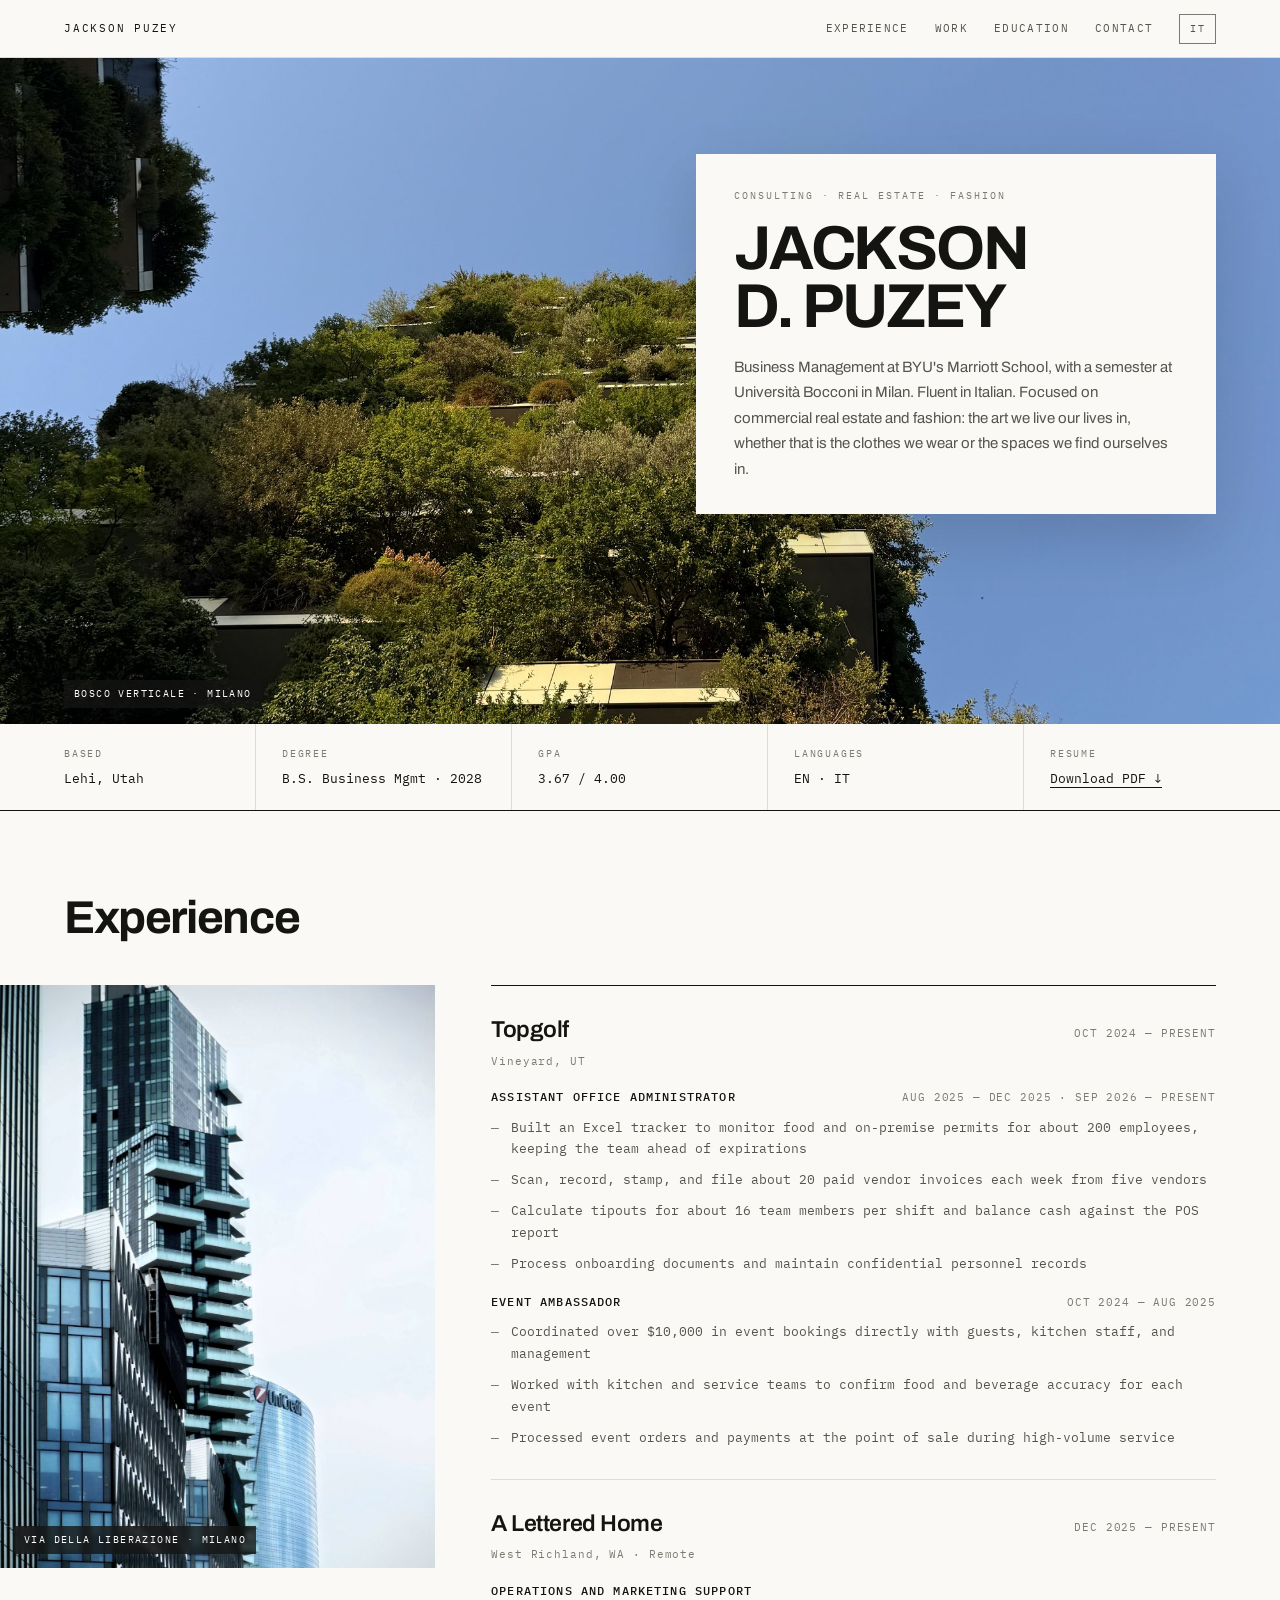
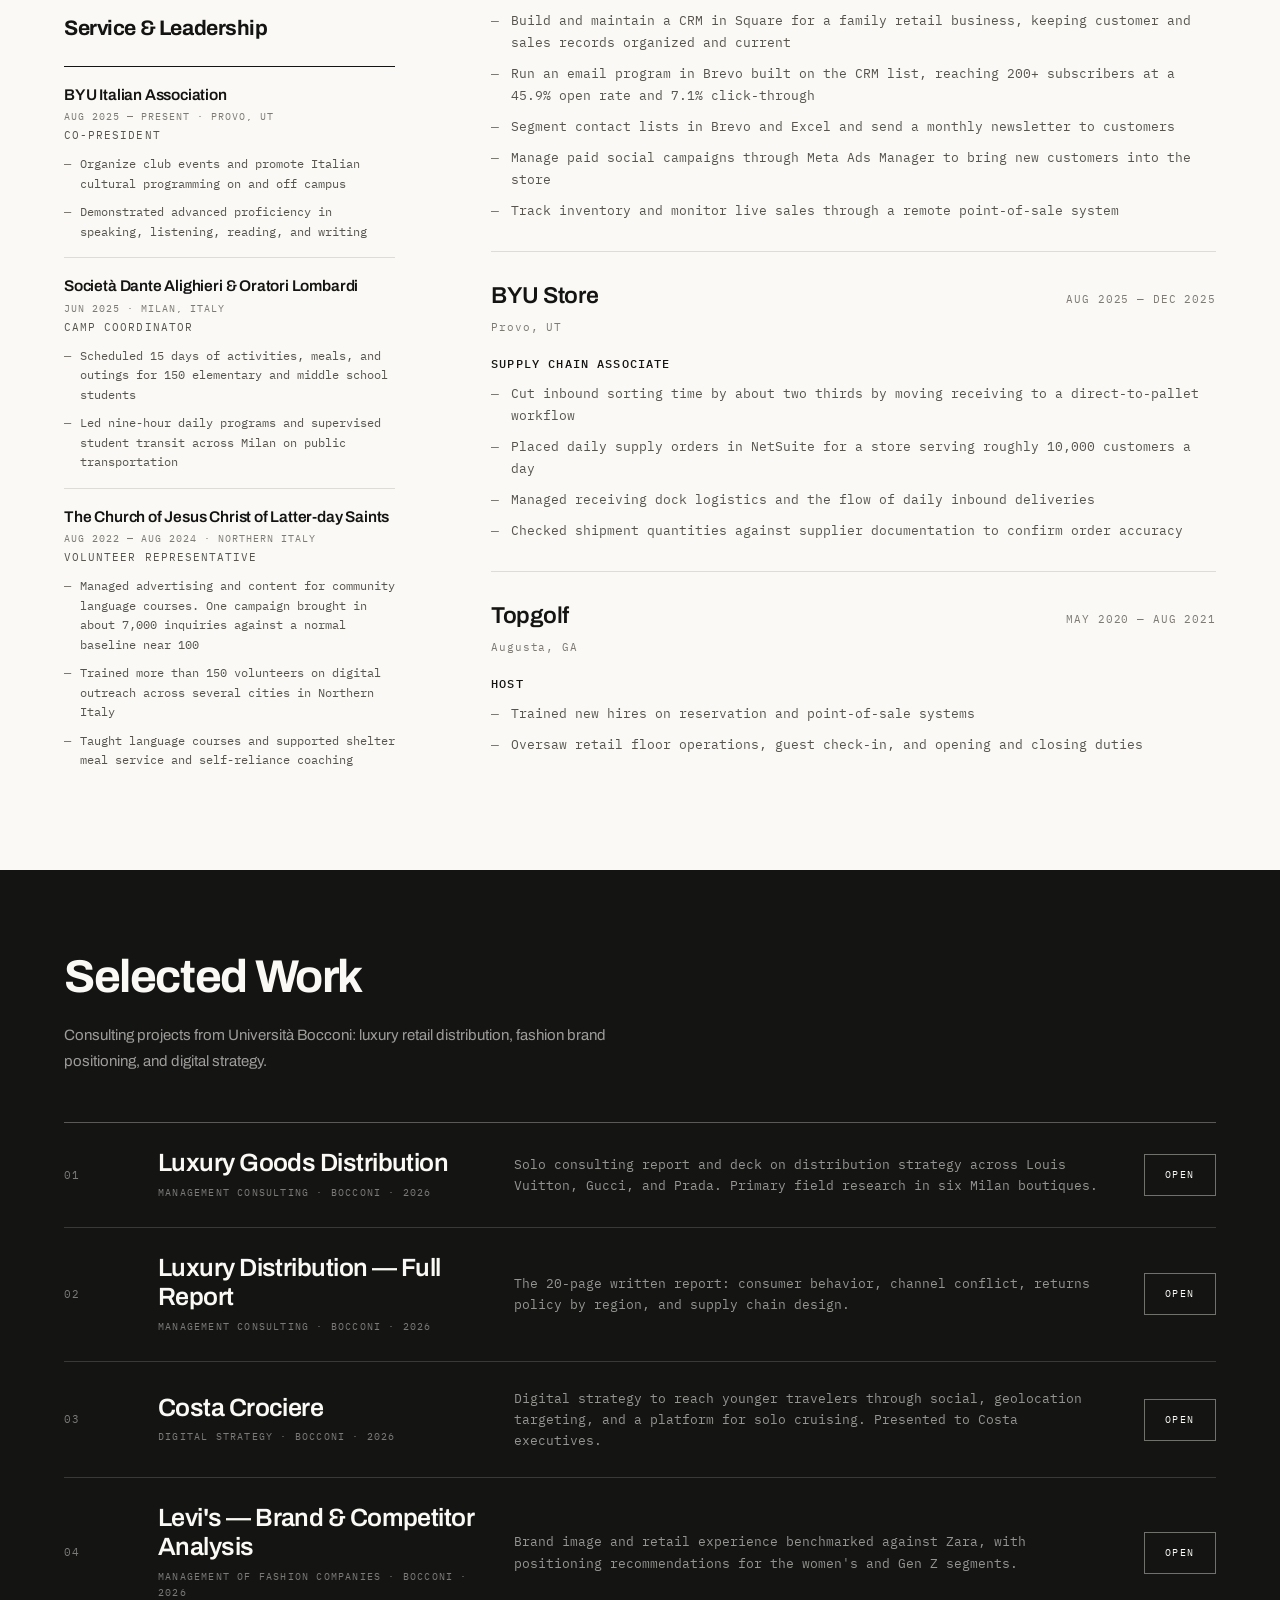
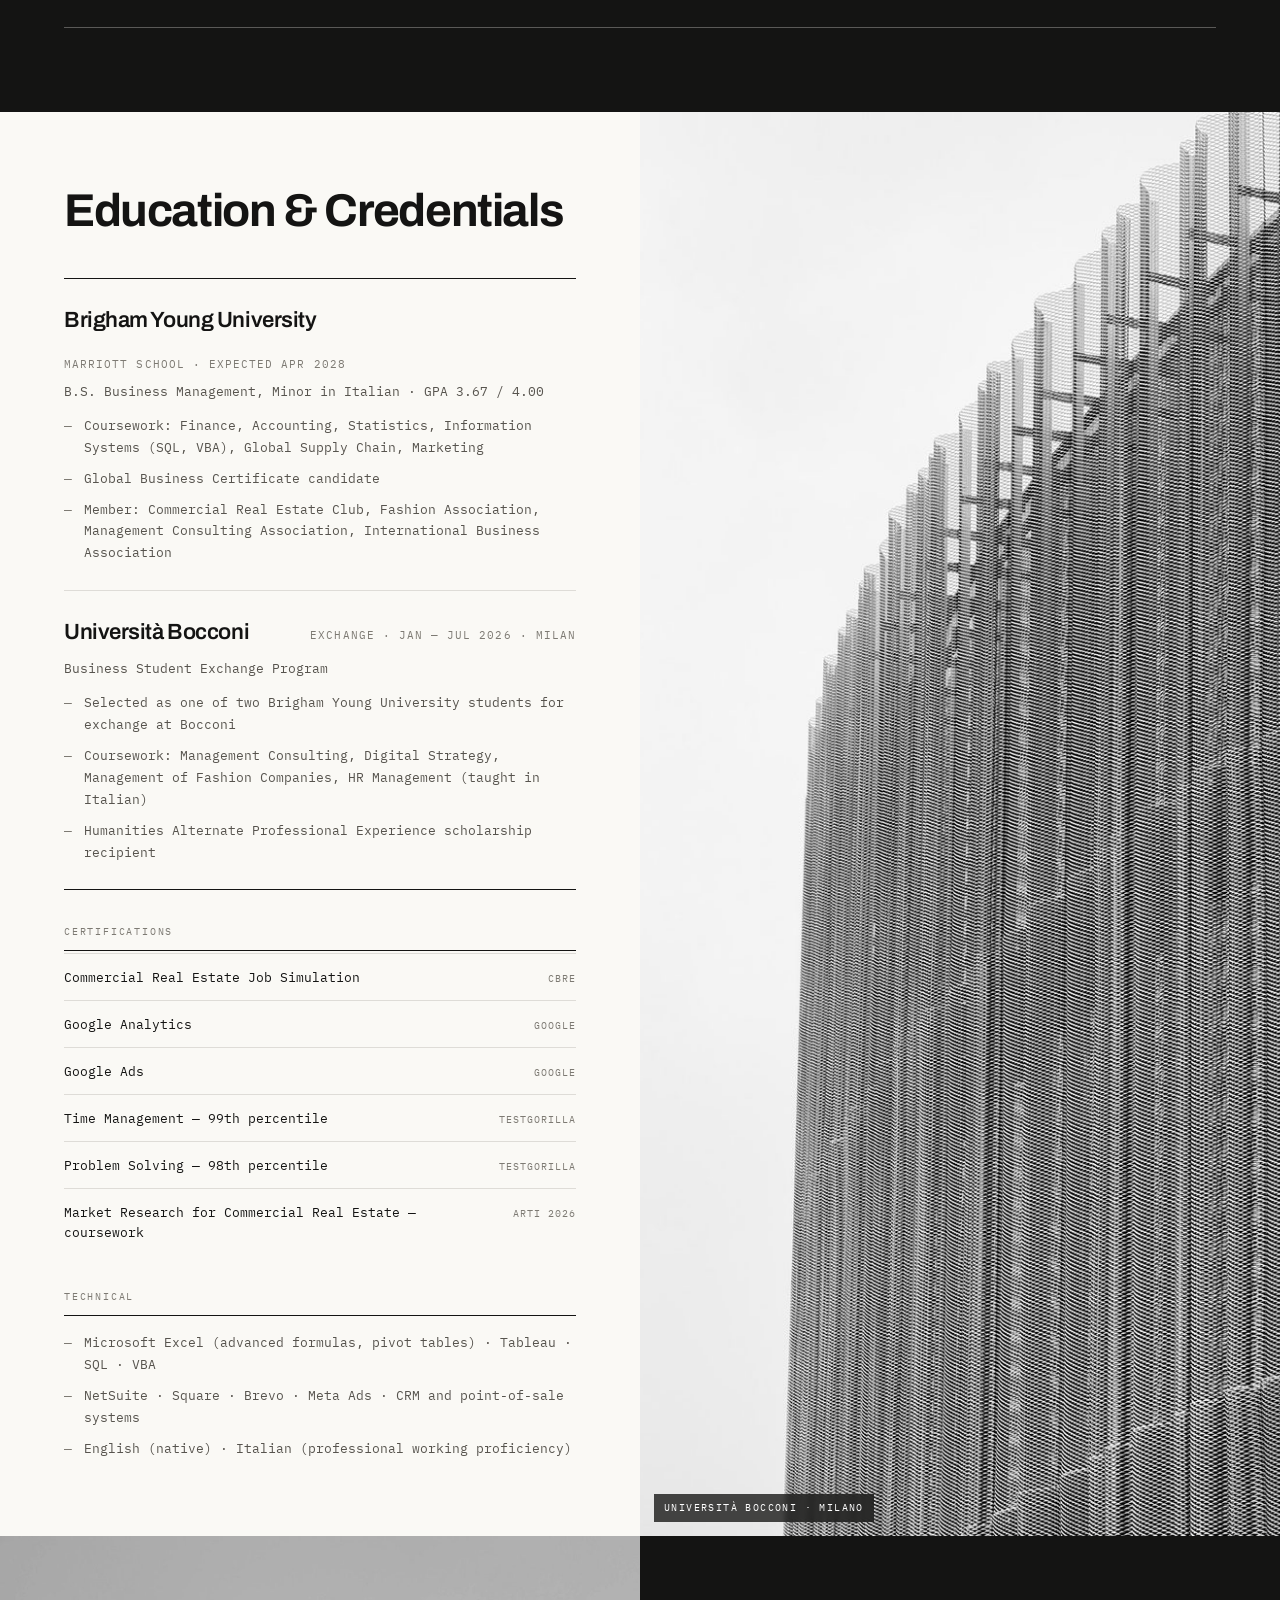
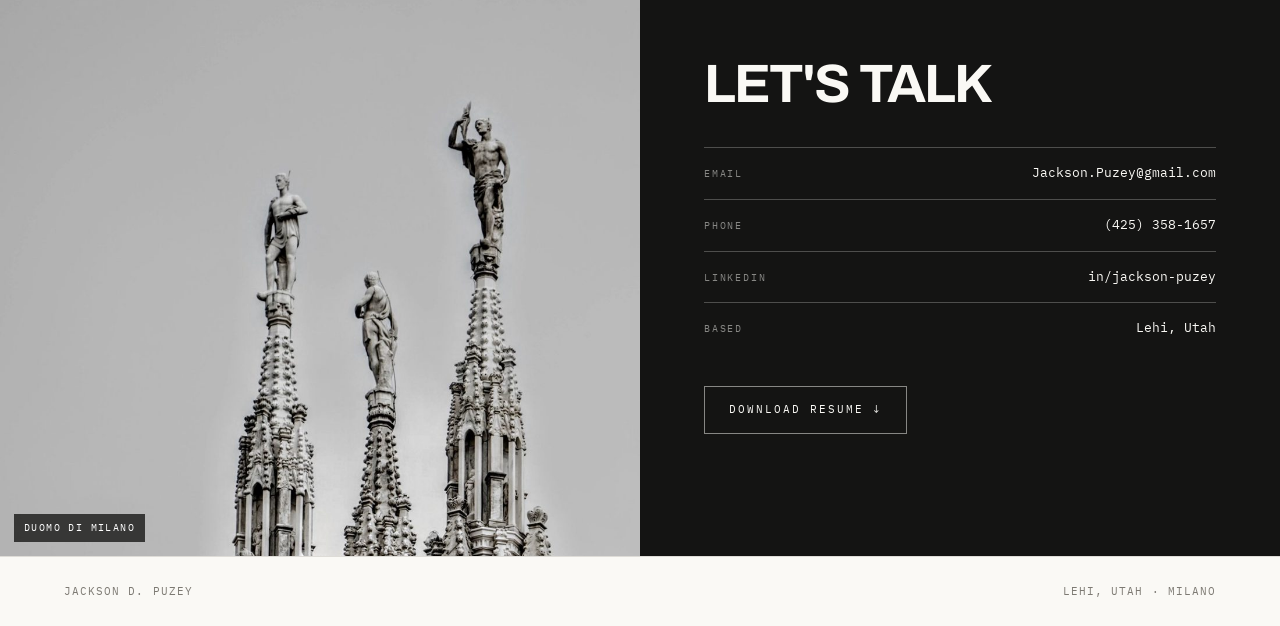
==== commit 3cecace7: "Fix the Topgolf timeline; sync bullets with the current resume; add fashion - Assistant Office Admin" ====
--- a/index.html
+++ b/index.html
@@ -43,9 +43,9 @@
   <p class="hero__credit">Bosco Verticale · Milano</p>
 
   <div class="hero__card">
-    <p class="hero__kicker" data-en="Business Management · Consulting · Real Estate" data-it="Business Management · Consulenza · Real Estate">Business Management · Consulting · Real Estate</p>
+    <p class="hero__kicker" data-en="Consulting · Real Estate · Fashion" data-it="Consulenza · Real Estate · Moda">Consulting · Real Estate · Fashion</p>
     <h1 class="hero__name">Jackson<br>D. Puzey</h1>
-    <p class="hero__bio" data-en="Business Management at BYU&#39;s Marriott School, with a semester at Università Bocconi in Milan. Fluent in Italian. Focused on consulting, commercial real estate, and how places hold value." data-it="Studente di Business Management alla Marriott School della BYU, con un semestre all&#39;Università Bocconi di Milano. Fluente in italiano. Interessato a consulenza, real estate commerciale e al valore dei luoghi.">Business Management at BYU's Marriott School, with a semester at Università Bocconi in Milan. Fluent in Italian. Focused on consulting, commercial real estate, and how places hold value.</p>
+    <p class="hero__bio" data-en="Business Management at BYU&#39;s Marriott School, with a semester at Università Bocconi in Milan. Fluent in Italian. Focused on commercial real estate and fashion: the art we live our lives in, whether that is the clothes we wear or the spaces we find ourselves in." data-it="Studente di Business Management alla Marriott School della BYU, con un semestre all&#39;Università Bocconi di Milano. Fluente in italiano. Interessato al real estate commerciale e alla moda: l&#39;arte in cui viviamo, che siano i vestiti che indossiamo o gli spazi in cui ci troviamo.">Business Management at BYU&#39;s Marriott School, with a semester at Università Bocconi in Milan. Fluent in Italian. Focused on commercial real estate and fashion: the art we live our lives in, whether that is the clothes we wear or the spaces we find ourselves in.</p>
   </div>
 </header>
 
@@ -96,27 +96,26 @@
 
         <div class="role">
           <div class="role__top">
+            <span class="role__name" data-en="Assistant Office Administrator" data-it="Assistente Amministrativo">Assistant Office Administrator</span>
+            <span class="role__dates">AUG 2025 — DEC 2025 · SEP 2026 — PRESENT</span>
+          </div>
+          <ul class="pts">
+            <li data-en="Built an Excel tracker to monitor food and on-premise permits for about 200 employees, keeping the team ahead of expirations" data-it="Creato un tracker Excel per monitorare i permessi alimentari e di somministrazione di circa 200 dipendenti, anticipando le scadenze">Built an Excel tracker to monitor food and on-premise permits for about 200 employees, keeping the team ahead of expirations</li>
+            <li data-en="Scan, record, stamp, and file about 20 paid vendor invoices each week from five vendors" data-it="Scansiono, registro, timbro e archivio circa 20 fatture fornitori pagate a settimana da cinque fornitori">Scan, record, stamp, and file about 20 paid vendor invoices each week from five vendors</li>
+            <li data-en="Calculate tipouts for about 16 team members per shift and balance cash against the POS report" data-it="Calcolo le mance per circa 16 membri del team per turno e riconcilio la cassa con il report POS">Calculate tipouts for about 16 team members per shift and balance cash against the POS report</li>
+            <li data-en="Process onboarding documents and maintain confidential personnel records" data-it="Gestisco i documenti di onboarding e mantengo i fascicoli riservati del personale">Process onboarding documents and maintain confidential personnel records</li>
+          </ul>
+        </div>
+
+        <div class="role">
+          <div class="role__top">
             <span class="role__name">Event Ambassador</span>
-            <span class="role__dates">OCT 2024 — AUG 2025 · SEP 2026 — PRESENT</span>
-          </div>
-          <ul class="pts">
-            <li data-en="Serve as the point of contact for corporate and private events, coordinating directly with guests, kitchen staff, and management" data-it="Punto di riferimento per eventi aziendali e privati, coordinando direttamente ospiti, personale di cucina e management">Serve as the point of contact for corporate and private events, coordinating directly with guests, kitchen staff, and management</li>
-            <li data-en="Coordinated over $10,000 in event bookings, confirming food and beverage accuracy against client orders before service" data-it="Coordinato oltre $10.000 in prenotazioni di eventi, verificando l&#39;accuratezza di cibo e bevande rispetto agli ordini prima del servizio">Coordinated over $10,000 in event bookings, confirming food and beverage accuracy against client orders before service</li>
-            <li data-en="Operate point-of-sale systems for orders and payments during high-volume event service" data-it="Utilizzo dei sistemi POS per ordini e pagamenti durante il servizio eventi ad alto volume">Operate point-of-sale systems for orders and payments during high-volume event service</li>
-            <li data-en="Monitor supply levels during shifts to prevent shortages mid-event" data-it="Monitoro le scorte durante i turni per evitare carenze durante l&#39;evento">Monitor supply levels during shifts to prevent shortages mid-event</li>
-          </ul>
-        </div>
-
-        <div class="role">
-          <div class="role__top">
-            <span class="role__name" data-en="Assistant Office Administrator" data-it="Assistente Amministrativo">Assistant Office Administrator</span>
-            <span class="role__dates">AUG 2025 — DEC 2025</span>
-          </div>
-          <ul class="pts">
-            <li data-en="Processed payroll, onboarding paperwork, and daily cash and tip reconciliation for a high-volume venue" data-it="Elaborato buste paga, documentazione di onboarding e riconciliazione giornaliera di cassa e mance per una sede ad alto volume">Processed payroll, onboarding paperwork, and daily cash and tip reconciliation for a high-volume venue</li>
-            <li data-en="Reconciled daily receipts and vendor invoices for management reporting" data-it="Riconciliato incassi giornalieri e fatture fornitori per la reportistica direzionale">Reconciled daily receipts and vendor invoices for management reporting</li>
-            <li data-en="Tracked state and local license and permit compliance with no lapses" data-it="Monitorato la conformità di licenze e permessi statali e locali senza inadempienze">Tracked state and local license and permit compliance with no lapses</li>
-            <li data-en="Standardized scheduling and file management workflows in Microsoft Office" data-it="Standardizzato i flussi di scheduling e gestione documentale in Microsoft Office">Standardized scheduling and file management workflows in Microsoft Office</li>
+            <span class="role__dates">OCT 2024 — AUG 2025</span>
+          </div>
+          <ul class="pts">
+            <li data-en="Coordinated over $10,000 in event bookings directly with guests, kitchen staff, and management" data-it="Coordinato oltre $10.000 in prenotazioni di eventi direttamente con ospiti, personale di cucina e management">Coordinated over $10,000 in event bookings directly with guests, kitchen staff, and management</li>
+            <li data-en="Worked with kitchen and service teams to confirm food and beverage accuracy for each event" data-it="Collaborato con i team di cucina e sala per verificare l&#39;accuratezza di cibo e bevande per ogni evento">Worked with kitchen and service teams to confirm food and beverage accuracy for each event</li>
+            <li data-en="Processed event orders and payments at the point of sale during high-volume service" data-it="Gestito ordini e pagamenti degli eventi al punto vendita durante il servizio ad alto volume">Processed event orders and payments at the point of sale during high-volume service</li>
           </ul>
         </div>
       </article>
@@ -125,18 +124,19 @@
       <article class="job rv">
         <div class="job__top">
           <h3 class="job__org">A Lettered Home</h3>
-          <span class="job__meta">DEC 2025 — AUG 2026</span>
+          <span class="job__meta">DEC 2025 — PRESENT</span>
         </div>
         <p class="job__place" data-en="West Richland, WA · Remote" data-it="West Richland, WA · Da remoto">West Richland, WA · Remote</p>
         <div class="role">
           <div class="role__top">
-            <span class="role__name" data-en="Operations Support" data-it="Supporto Operativo">Operations Support</span>
-          </div>
-          <ul class="pts">
-            <li data-en="Built and maintained a CRM system in Square for a family retail business, organizing customer and sales records to track repeat purchases" data-it="Creato e gestito un sistema CRM in Square per un&#39;attività retail familiare, organizzando dati clienti e vendite per tracciare gli acquisti ricorrenti">Built and maintained a CRM system in Square for a family retail business, organizing customer and sales records to track repeat purchases</li>
-            <li data-en="Developed email marketing campaigns in Brevo from the CRM list, reaching 200+ subscribers at a 45.9% open rate and 7.1% click-through" data-it="Sviluppato campagne email in Brevo a partire dalla lista CRM, raggiungendo oltre 200 iscritti con un tasso di apertura del 45,9% e un click-through del 7,1%">Developed email marketing campaigns in Brevo from the CRM list, reaching 200+ subscribers at a 45.9% open rate and 7.1% click-through</li>
-            <li data-en="Ran Meta Ads campaigns and social content that brought new customers into the store" data-it="Gestito campagne Meta Ads e contenuti social che hanno portato nuovi clienti in negozio">Ran Meta Ads campaigns and social content that brought new customers into the store</li>
-            <li data-en="Handled inventory and monitored live sales through a remote point-of-sale system" data-it="Gestito l&#39;inventario e monitorato le vendite in tempo reale tramite sistema POS remoto">Handled inventory and monitored live sales through a remote point-of-sale system</li>
+            <span class="role__name" data-en="Operations and Marketing Support" data-it="Supporto Operativo e Marketing">Operations and Marketing Support</span>
+          </div>
+          <ul class="pts">
+            <li data-en="Build and maintain a CRM in Square for a family retail business, keeping customer and sales records organized and current" data-it="Creo e gestisco un CRM in Square per un&#39;attività retail familiare, mantenendo organizzati e aggiornati i dati di clienti e vendite">Build and maintain a CRM in Square for a family retail business, keeping customer and sales records organized and current</li>
+            <li data-en="Run an email program in Brevo built on the CRM list, reaching 200+ subscribers at a 45.9% open rate and 7.1% click-through" data-it="Gestisco un programma email in Brevo basato sulla lista CRM, raggiungendo oltre 200 iscritti con un tasso di apertura del 45,9% e un click-through del 7,1%">Run an email program in Brevo built on the CRM list, reaching 200+ subscribers at a 45.9% open rate and 7.1% click-through</li>
+            <li data-en="Segment contact lists in Brevo and Excel and send a monthly newsletter to customers" data-it="Segmento le liste contatti in Brevo ed Excel e invio una newsletter mensile ai clienti">Segment contact lists in Brevo and Excel and send a monthly newsletter to customers</li>
+            <li data-en="Manage paid social campaigns through Meta Ads Manager to bring new customers into the store" data-it="Gestisco campagne social a pagamento tramite Meta Ads Manager per portare nuovi clienti in negozio">Manage paid social campaigns through Meta Ads Manager to bring new customers into the store</li>
+            <li data-en="Track inventory and monitor live sales through a remote point-of-sale system" data-it="Monitoro l&#39;inventario e le vendite in tempo reale tramite sistema POS remoto">Track inventory and monitor live sales through a remote point-of-sale system</li>
           </ul>
         </div>
       </article>
@@ -223,7 +223,7 @@
     <div class="sec__head rv">
     <h2 class="sec__title" data-en="Selected Work" data-it="Progetti Selezionati">Selected Work</h2>
     </div>
-    <p class="work__intro rv" data-en="Consulting projects from Università Bocconi — primary field research, channel strategy, and brand positioning." data-it="Progetti di consulenza svolti all&#39;Università Bocconi — ricerca sul campo, strategia di canale e posizionamento del brand.">Consulting projects from Università Bocconi — primary field research, channel strategy, and brand positioning.</p>
+    <p class="work__intro rv" data-en="Consulting projects from Università Bocconi: luxury retail distribution, fashion brand positioning, and digital strategy." data-it="Progetti di consulenza svolti all&#39;Università Bocconi: distribuzione del lusso, posizionamento di brand moda e strategia digitale.">Consulting projects from Università Bocconi: luxury retail distribution, fashion brand positioning, and digital strategy.</p>
 
     <button class="proj rv" type="button" data-deck="luxury">
       <span class="proj__id">01</span>
@@ -282,7 +282,7 @@
         <ul class="pts">
           <li data-en="Coursework: Finance, Accounting, Statistics, Information Systems (SQL, VBA), Global Supply Chain, Marketing" data-it="Corsi: Finanza, Contabilità, Statistica, Sistemi Informativi (SQL, VBA), Supply Chain Globale, Marketing">Coursework: Finance, Accounting, Statistics, Information Systems (SQL, VBA), Global Supply Chain, Marketing</li>
           <li data-en="Global Business Certificate candidate" data-it="Candidato al Global Business Certificate">Global Business Certificate candidate</li>
-          <li data-en="Member: Commercial Real Estate Club, Management Consulting Association, International Business Association" data-it="Membro: Commercial Real Estate Club, Management Consulting Association, International Business Association">Member: Commercial Real Estate Club, Management Consulting Association, International Business Association</li>
+          <li data-en="Member: Commercial Real Estate Club, Fashion Association, Management Consulting Association, International Business Association" data-it="Membro: Commercial Real Estate Club, Fashion Association, Management Consulting Association, International Business Association">Member: Commercial Real Estate Club, Fashion Association, Management Consulting Association, International Business Association</li>
         </ul>
       </article>
 
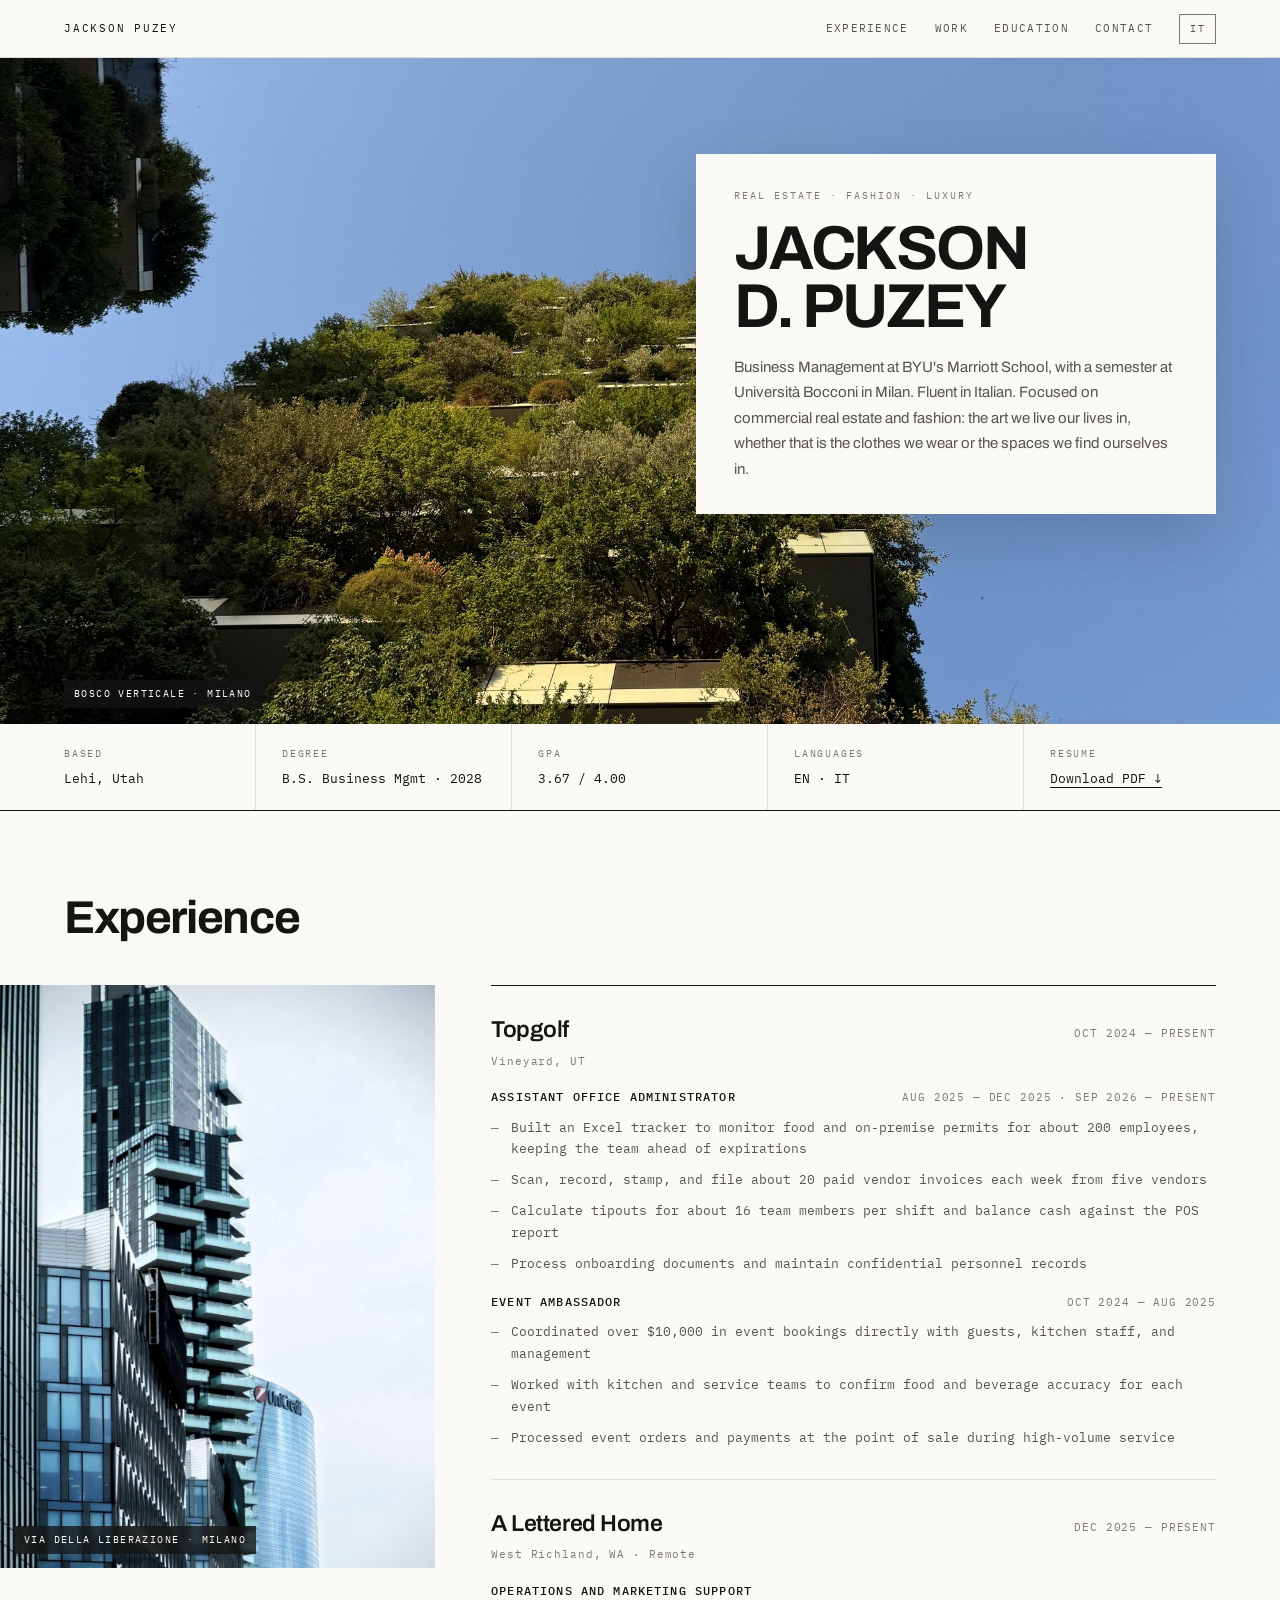
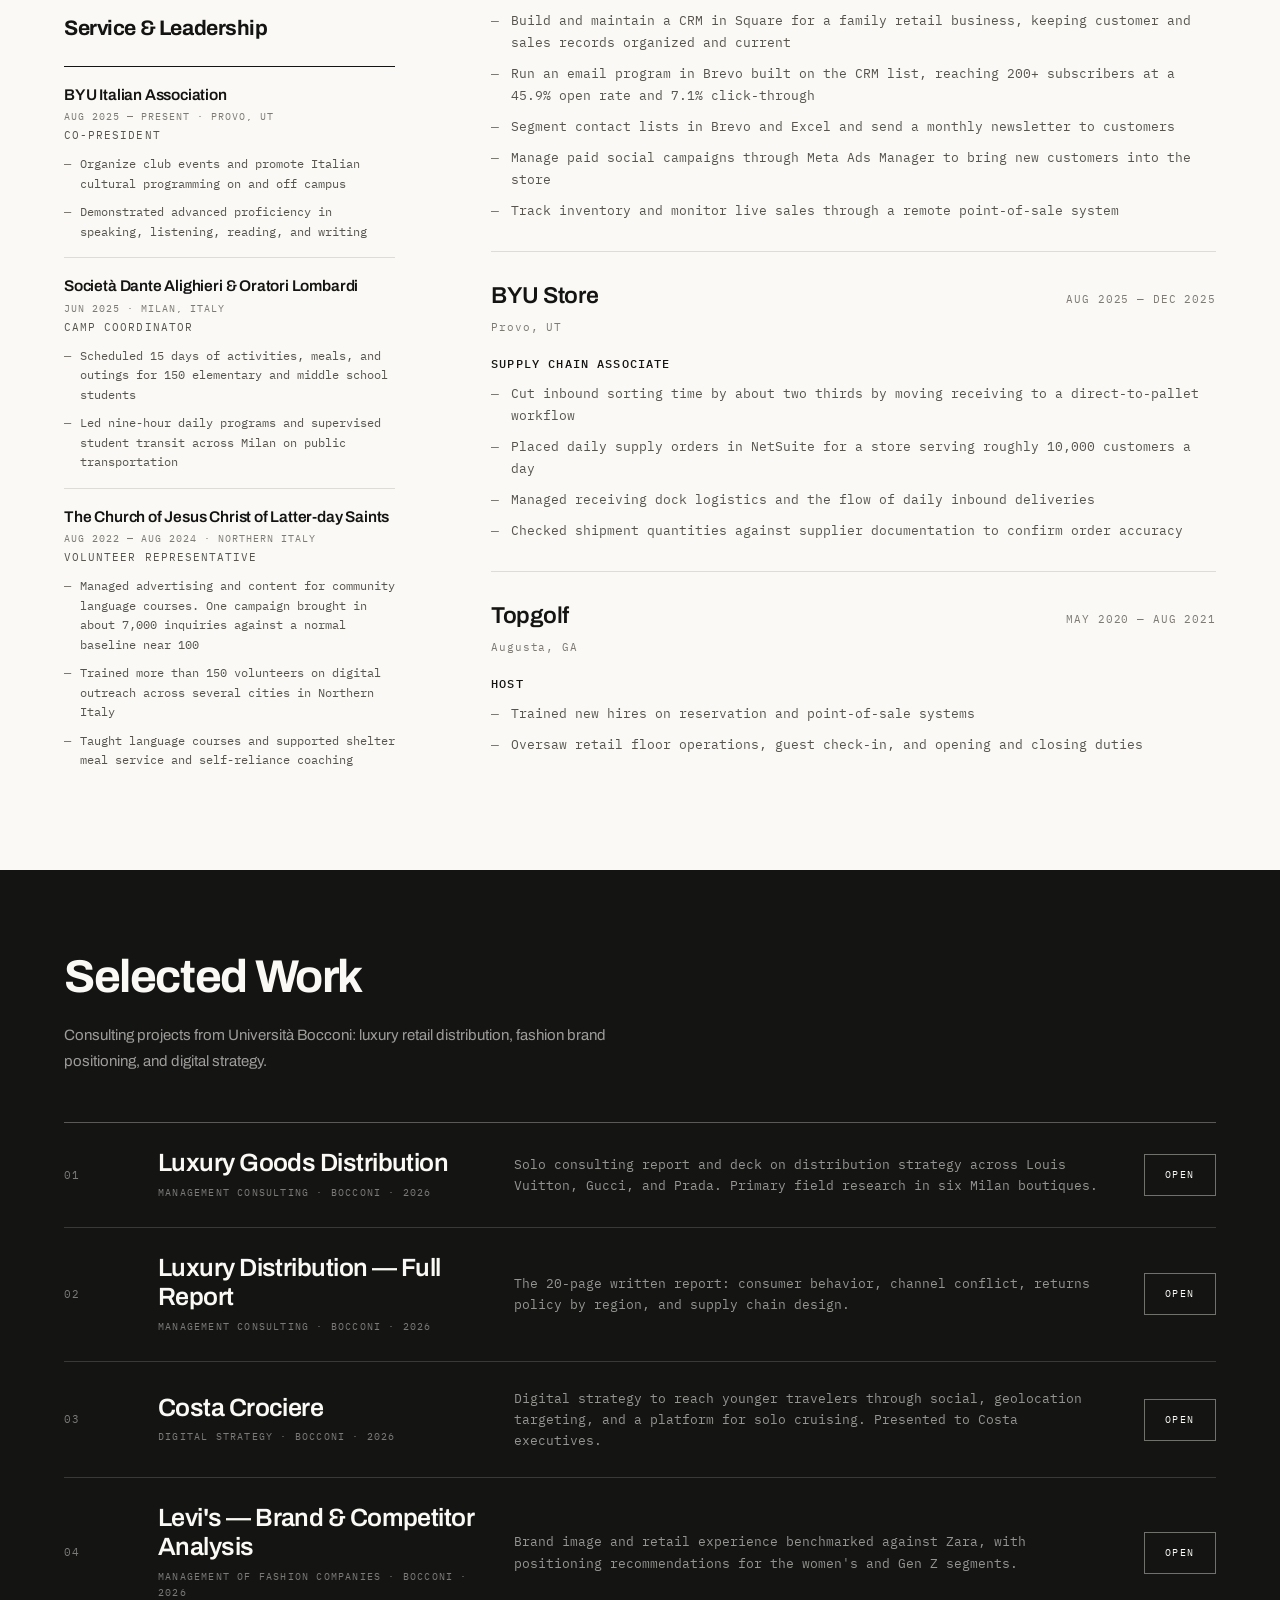
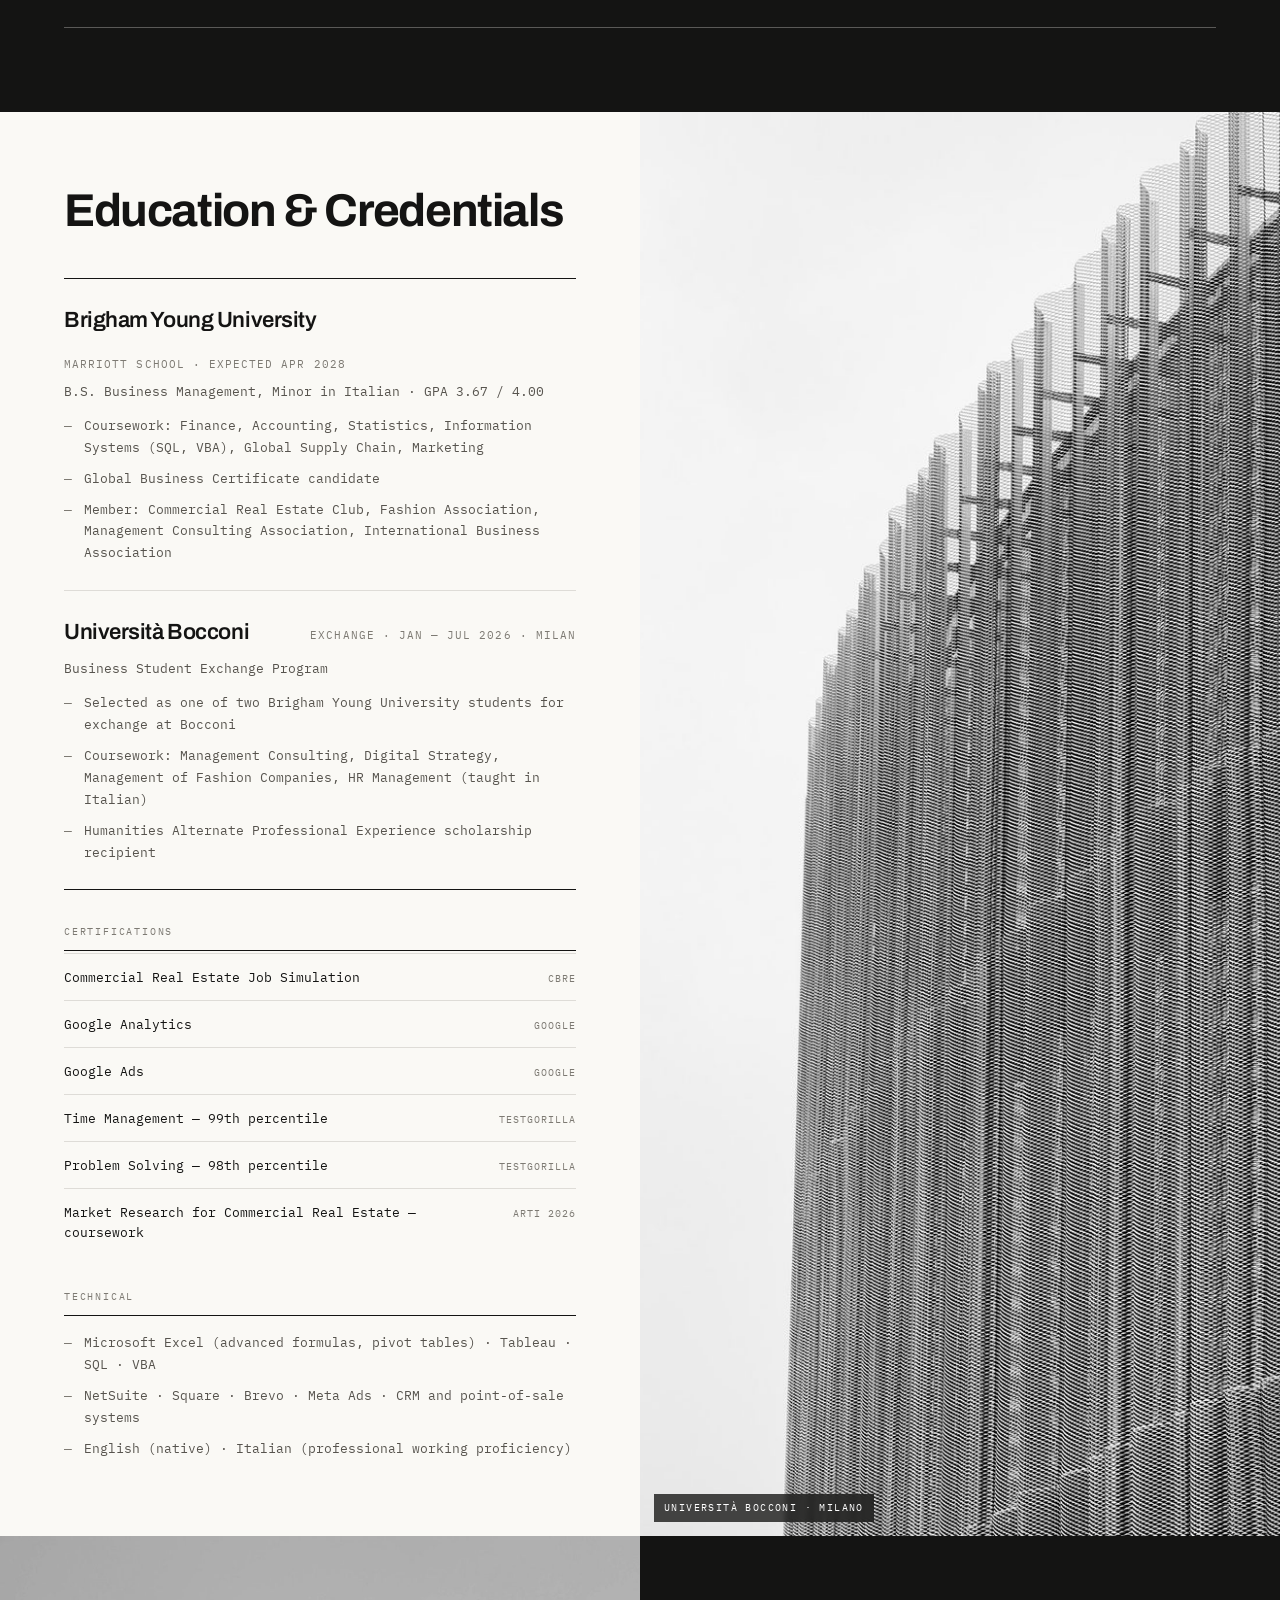
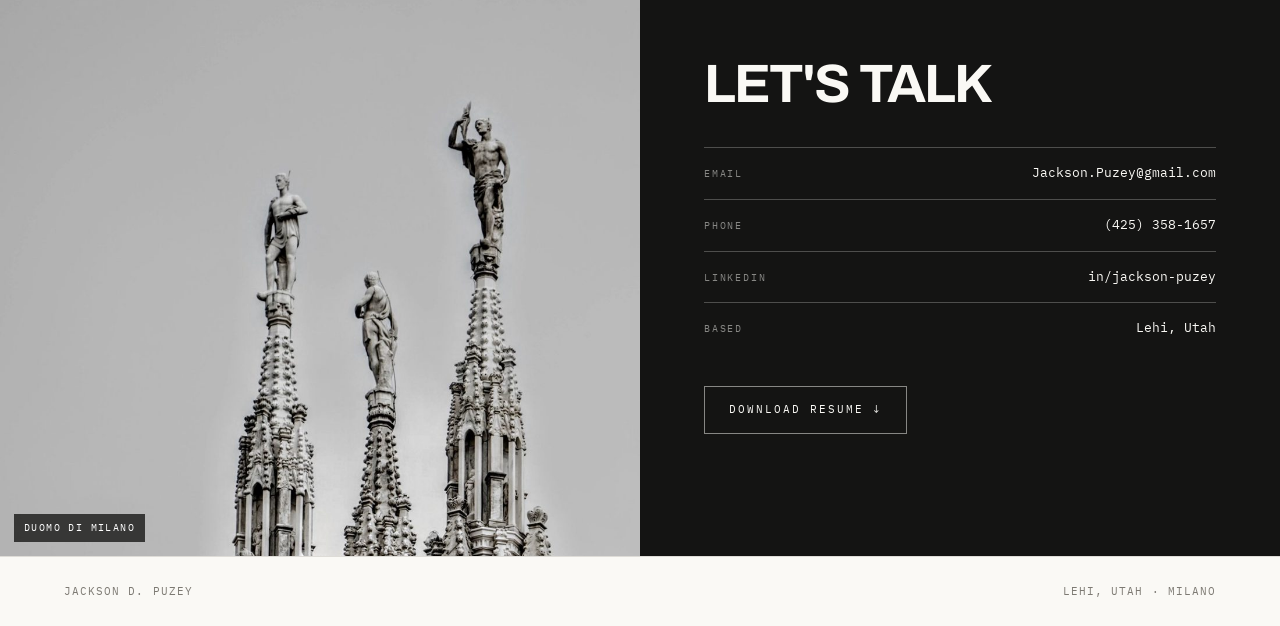
==== commit ae3c7320: "Kicker reads Real Estate, Fashion, Luxury Closer to the actual Bocconi coursework and project work t" ====
--- a/index.html
+++ b/index.html
@@ -43,7 +43,7 @@
   <p class="hero__credit">Bosco Verticale · Milano</p>
 
   <div class="hero__card">
-    <p class="hero__kicker" data-en="Consulting · Real Estate · Fashion" data-it="Consulenza · Real Estate · Moda">Consulting · Real Estate · Fashion</p>
+    <p class="hero__kicker" data-en="Real Estate · Fashion · Luxury" data-it="Real Estate · Moda · Lusso">Real Estate · Fashion · Luxury</p>
     <h1 class="hero__name">Jackson<br>D. Puzey</h1>
     <p class="hero__bio" data-en="Business Management at BYU&#39;s Marriott School, with a semester at Università Bocconi in Milan. Fluent in Italian. Focused on commercial real estate and fashion: the art we live our lives in, whether that is the clothes we wear or the spaces we find ourselves in." data-it="Studente di Business Management alla Marriott School della BYU, con un semestre all&#39;Università Bocconi di Milano. Fluente in italiano. Interessato al real estate commerciale e alla moda: l&#39;arte in cui viviamo, che siano i vestiti che indossiamo o gli spazi in cui ci troviamo.">Business Management at BYU&#39;s Marriott School, with a semester at Università Bocconi in Milan. Fluent in Italian. Focused on commercial real estate and fashion: the art we live our lives in, whether that is the clothes we wear or the spaces we find ourselves in.</p>
   </div>
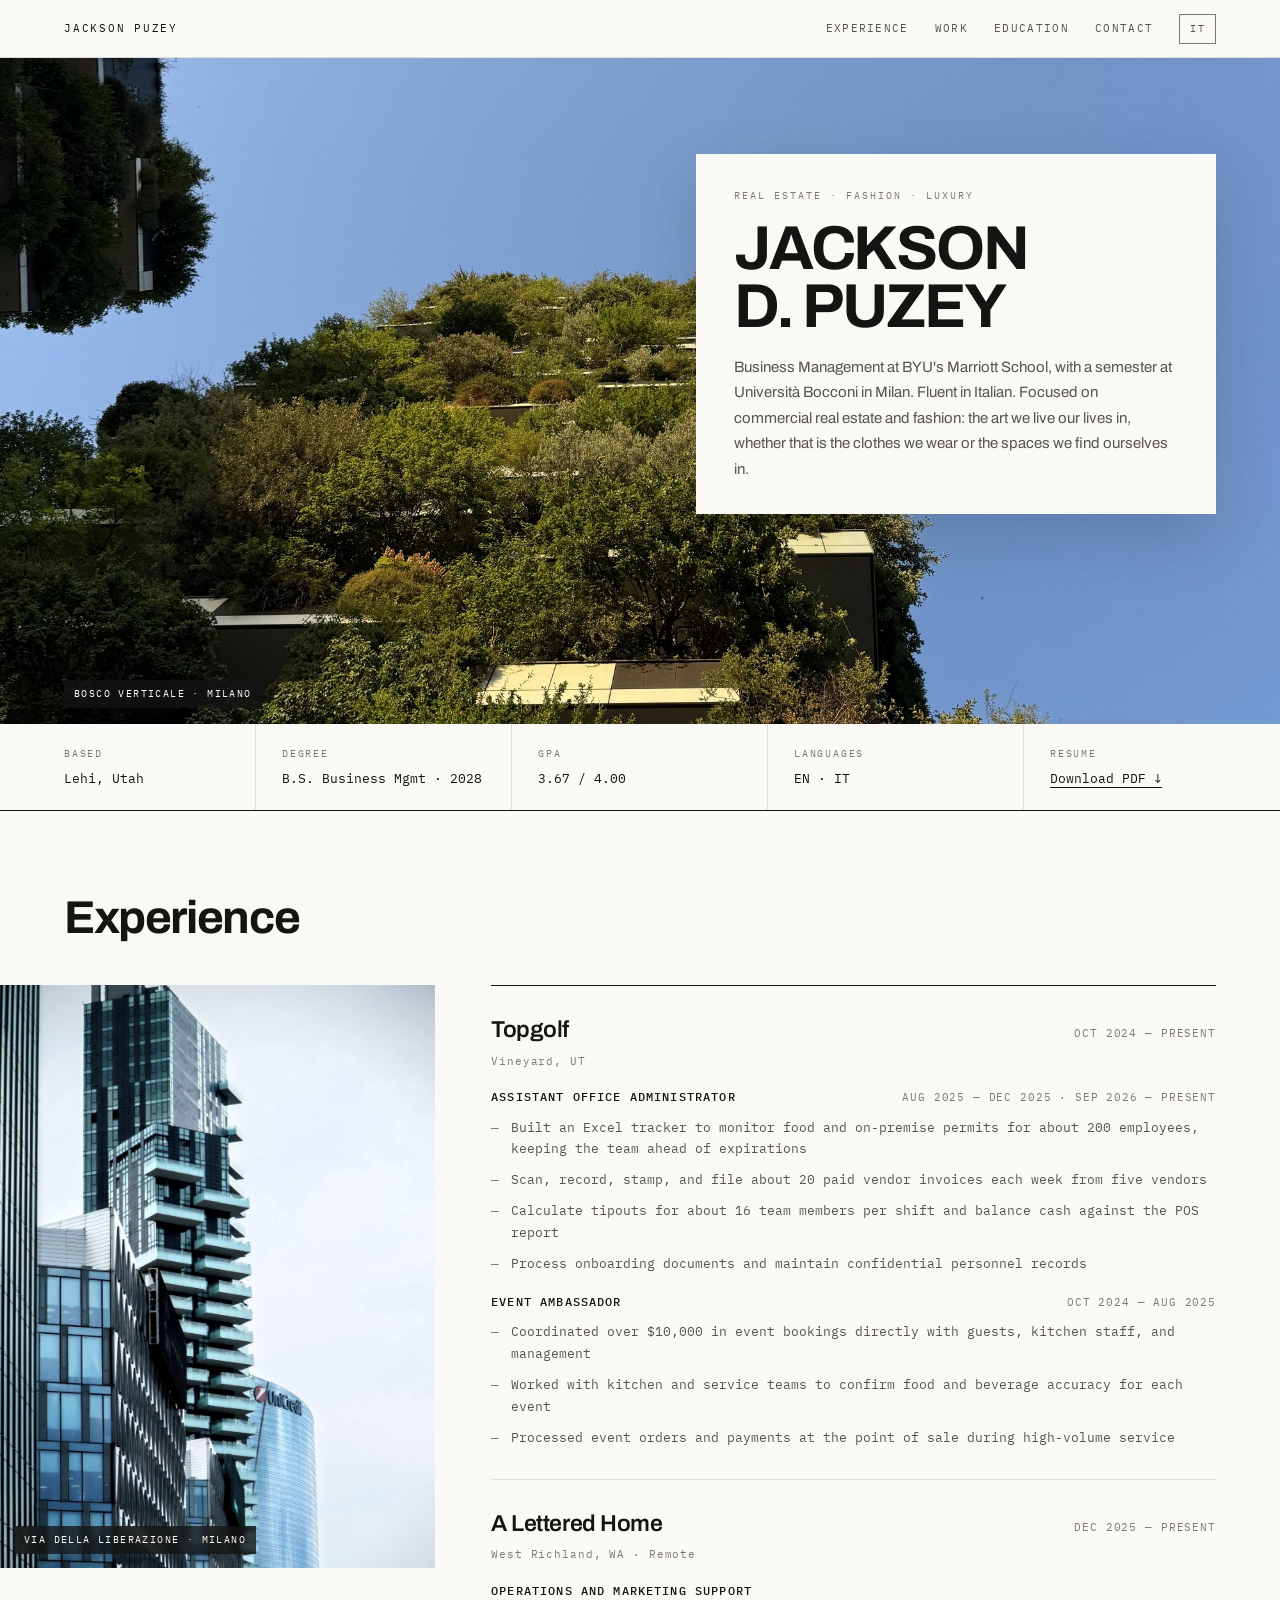
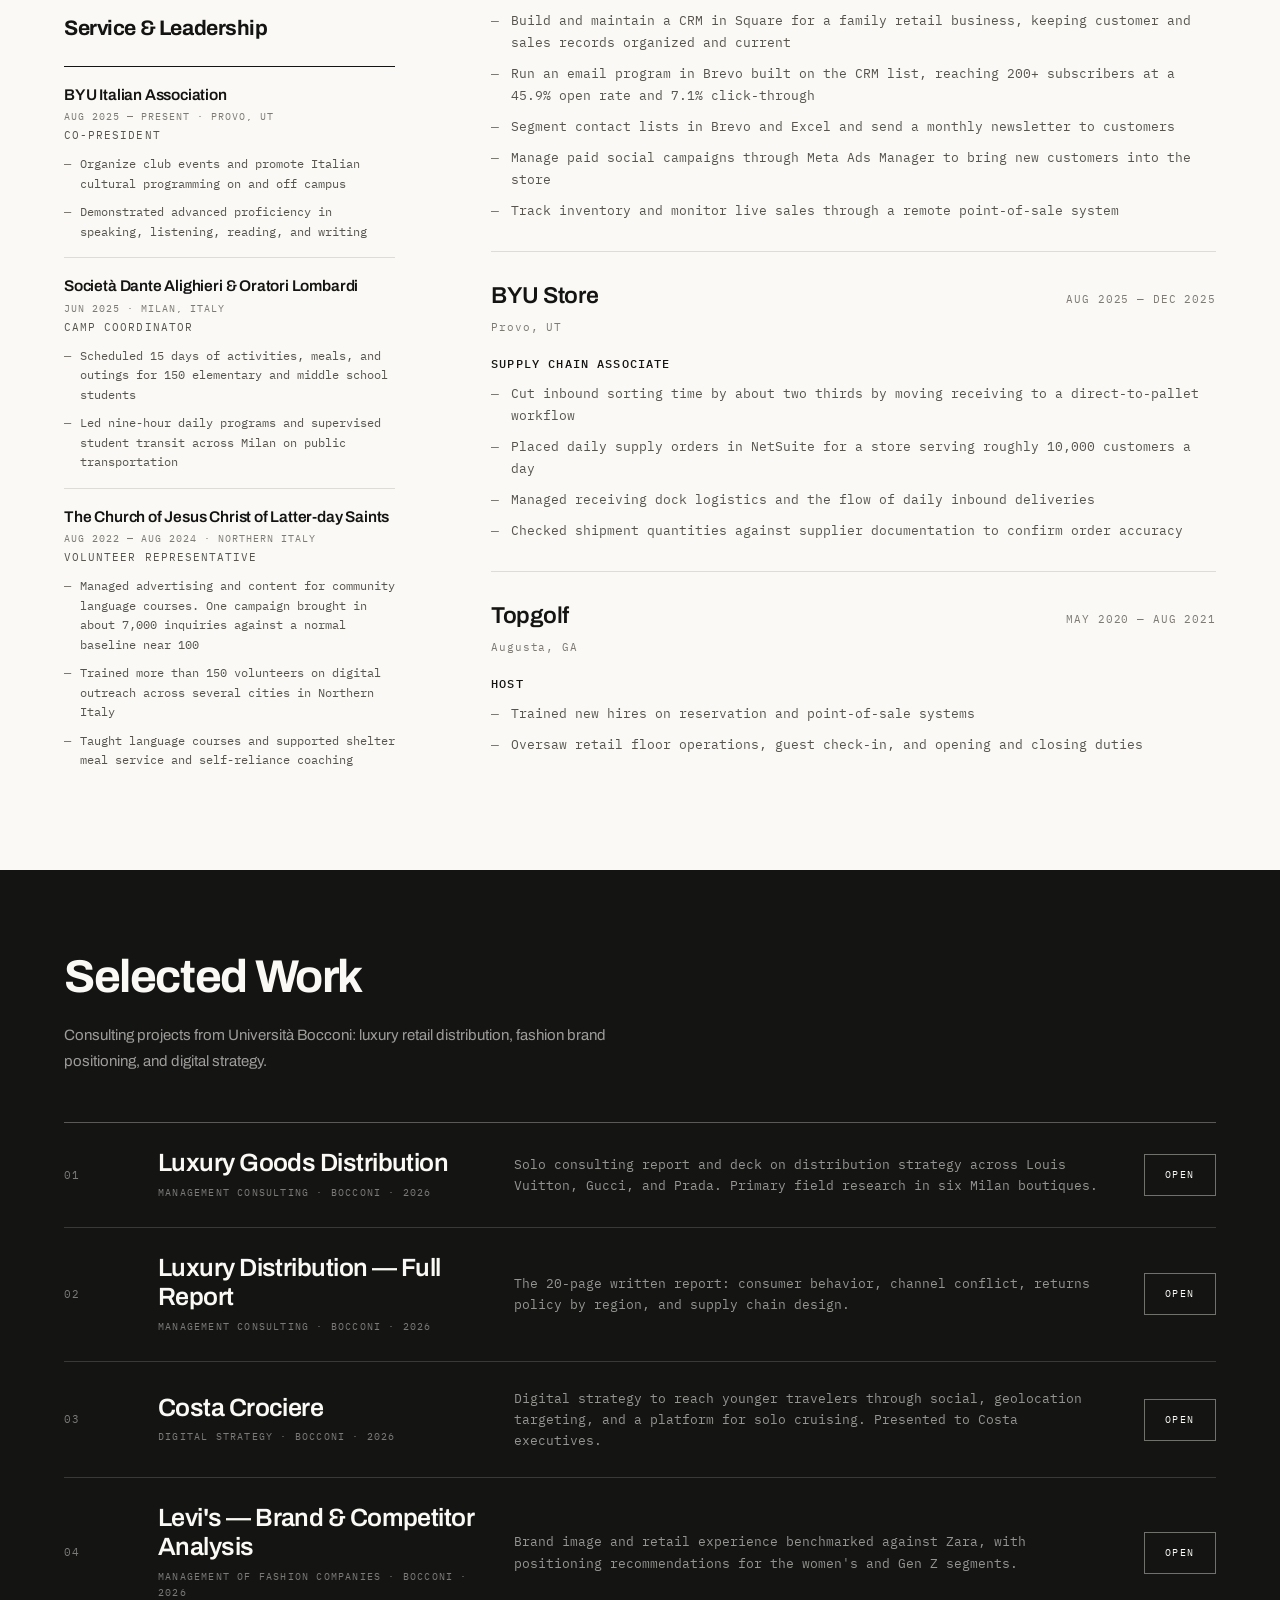
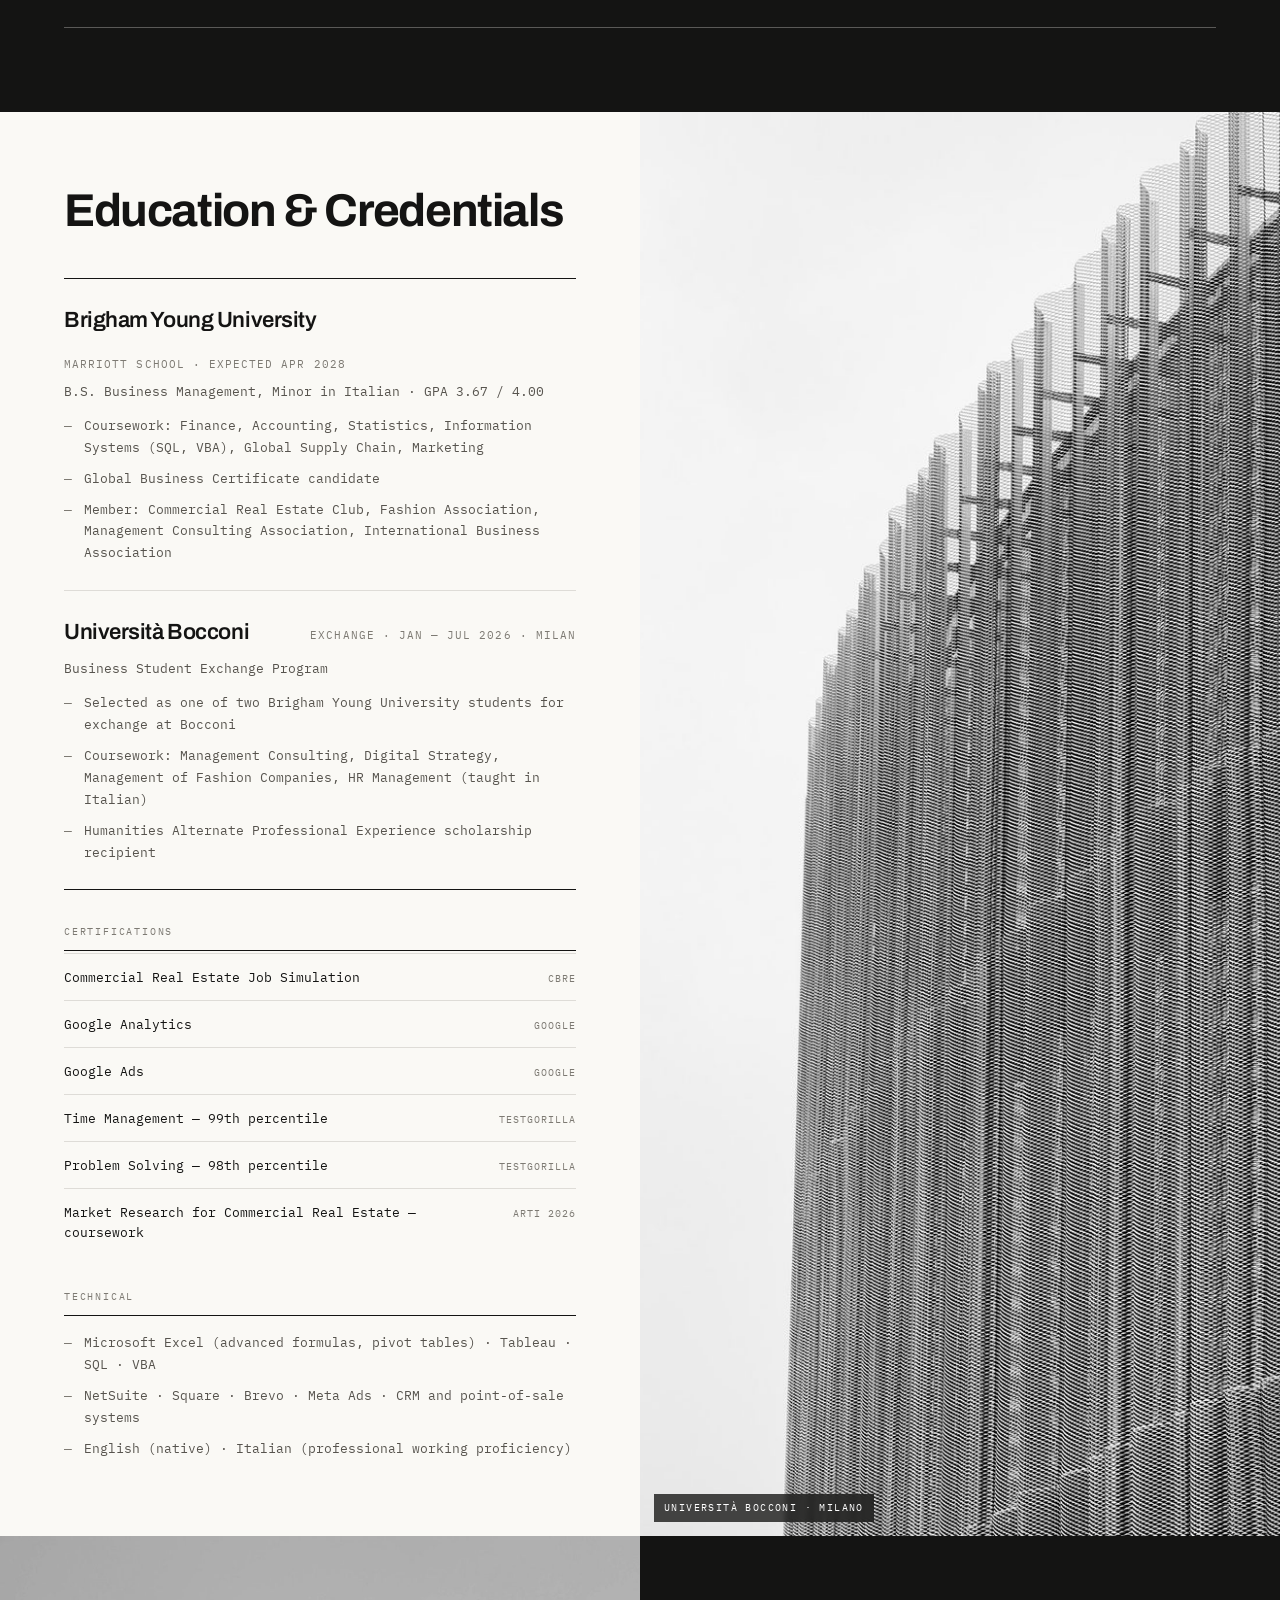
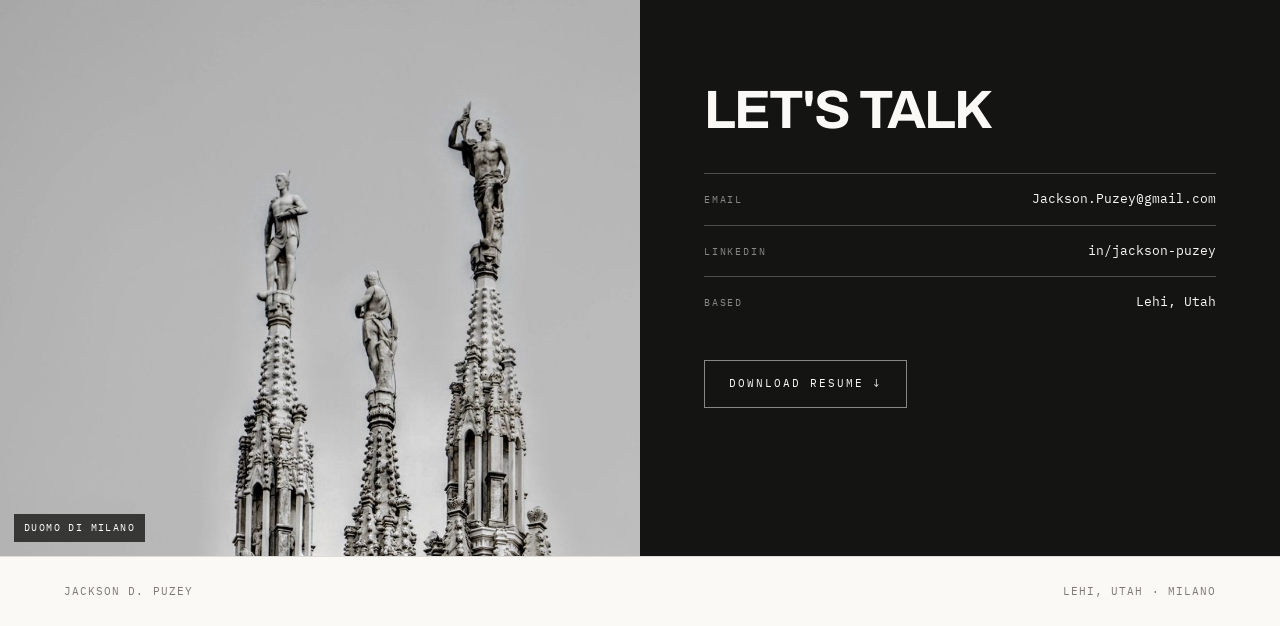
==== commit f59a4725: "Take the phone number off the public page Email and LinkedIn cover contact, and the resume download " ====
--- a/index.html
+++ b/index.html
@@ -340,10 +340,6 @@
         <a class="contact__v" href="mailto:Jackson.Puzey@gmail.com">Jackson.Puzey@gmail.com</a>
       </div>
       <div class="contact__row">
-        <span class="contact__k" data-en="Phone" data-it="Telefono">Phone</span>
-        <a class="contact__v" href="tel:+14253581657">(425) 358-1657</a>
-      </div>
-      <div class="contact__row">
         <span class="contact__k">LinkedIn</span>
         <a class="contact__v" href="https://www.linkedin.com/in/jackson-puzey" target="_blank" rel="noopener">in/jackson-puzey</a>
       </div>
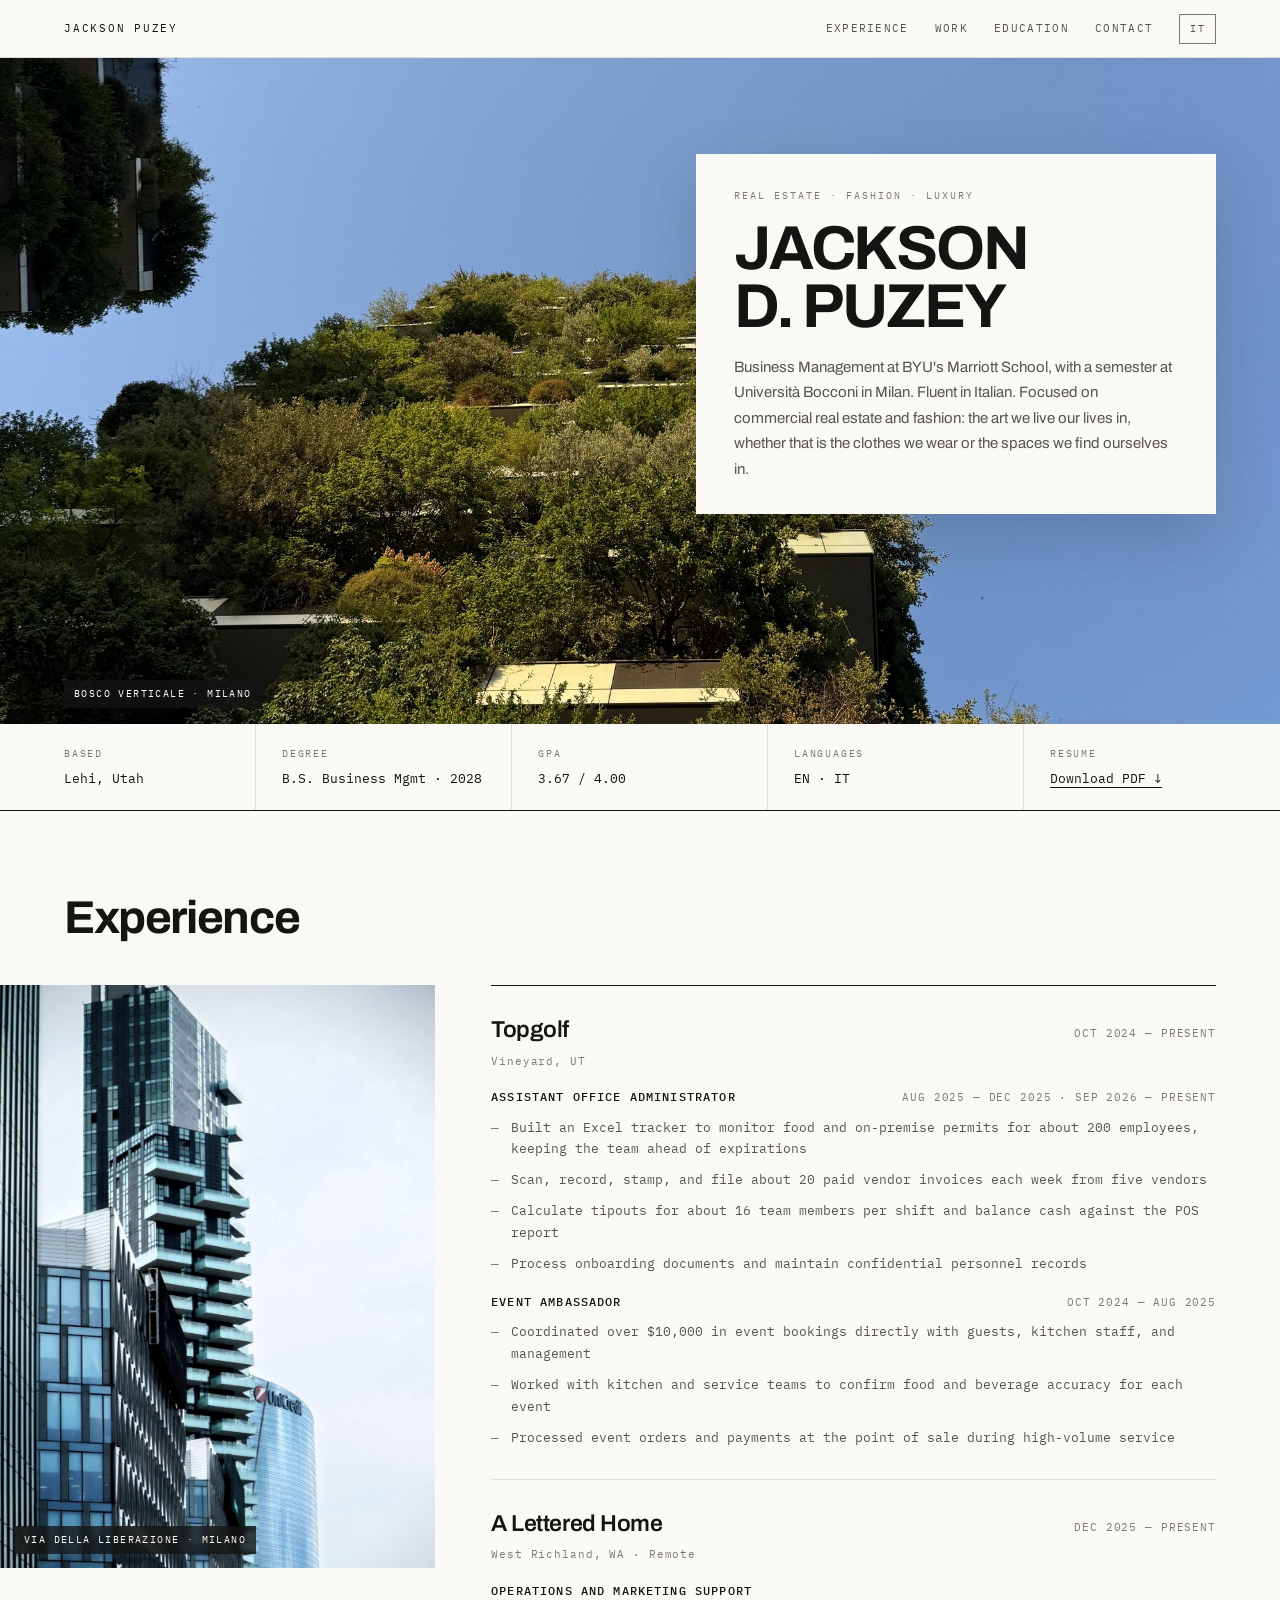
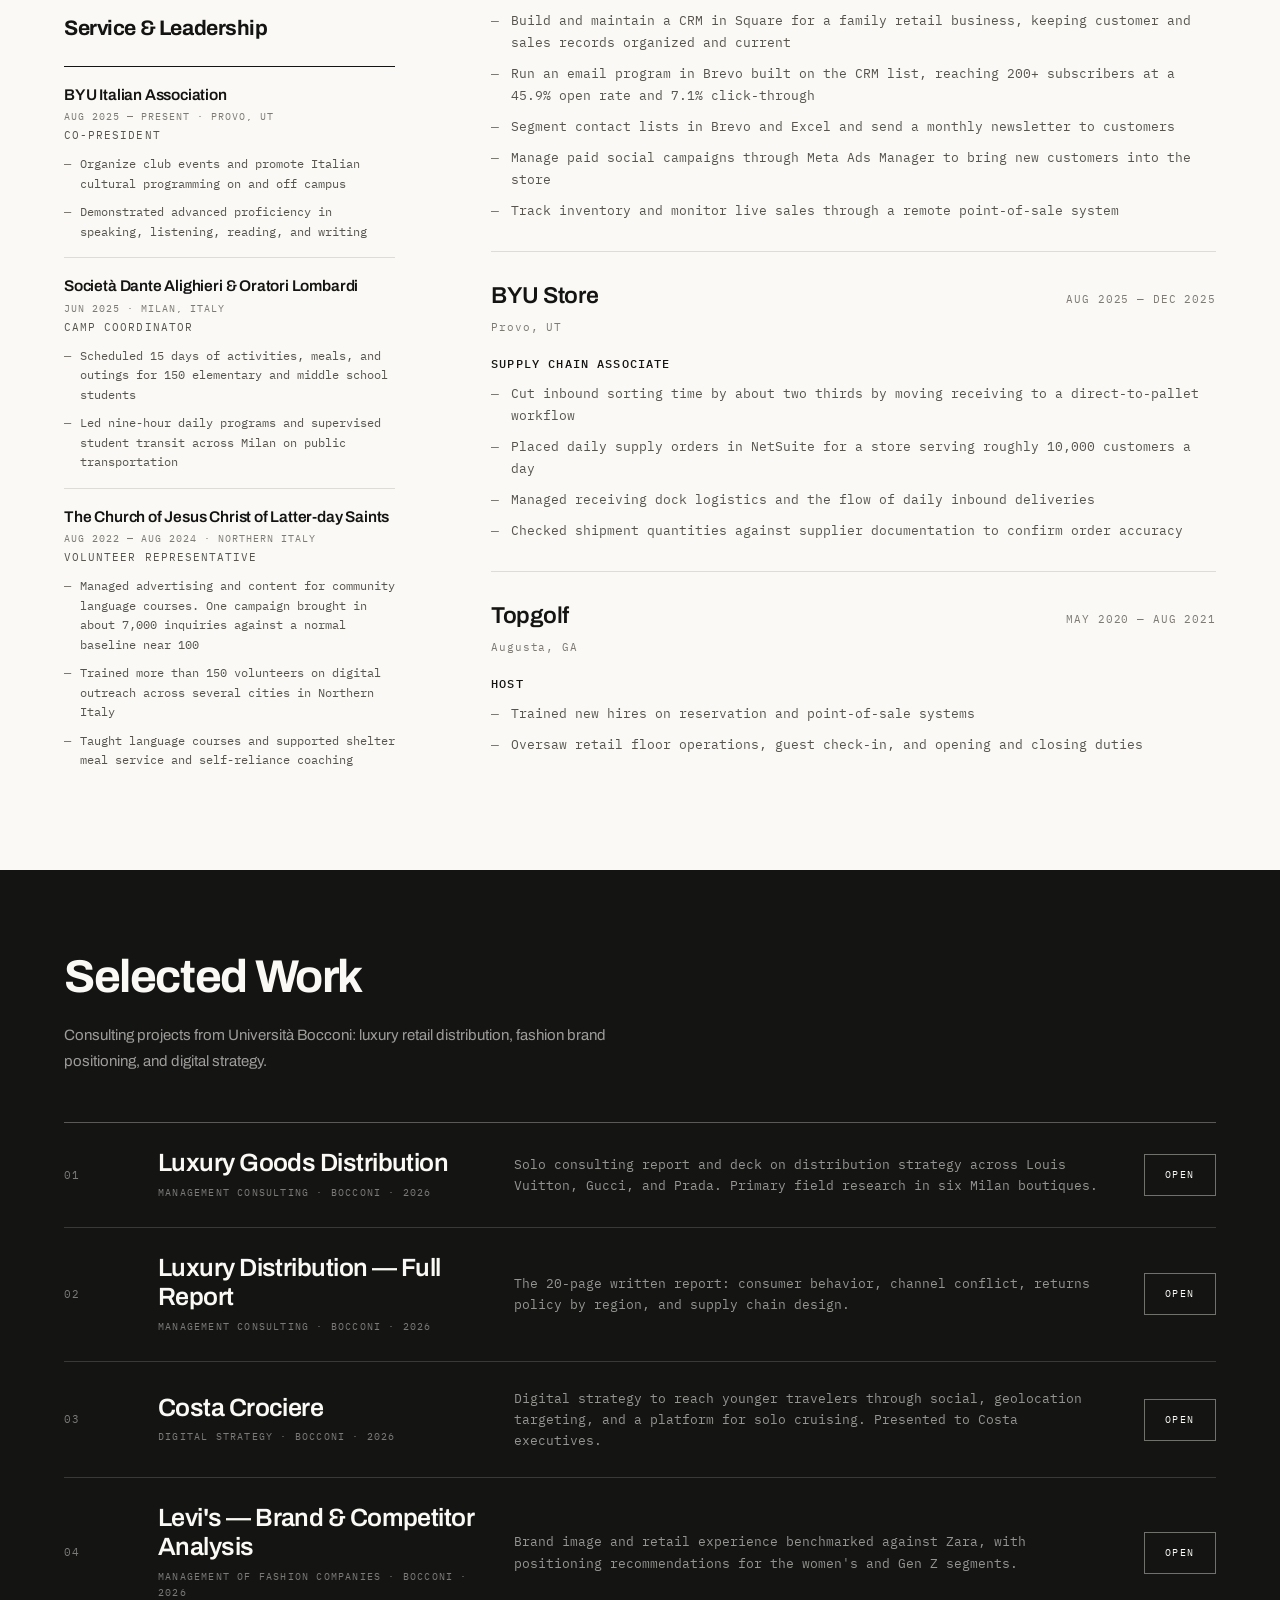
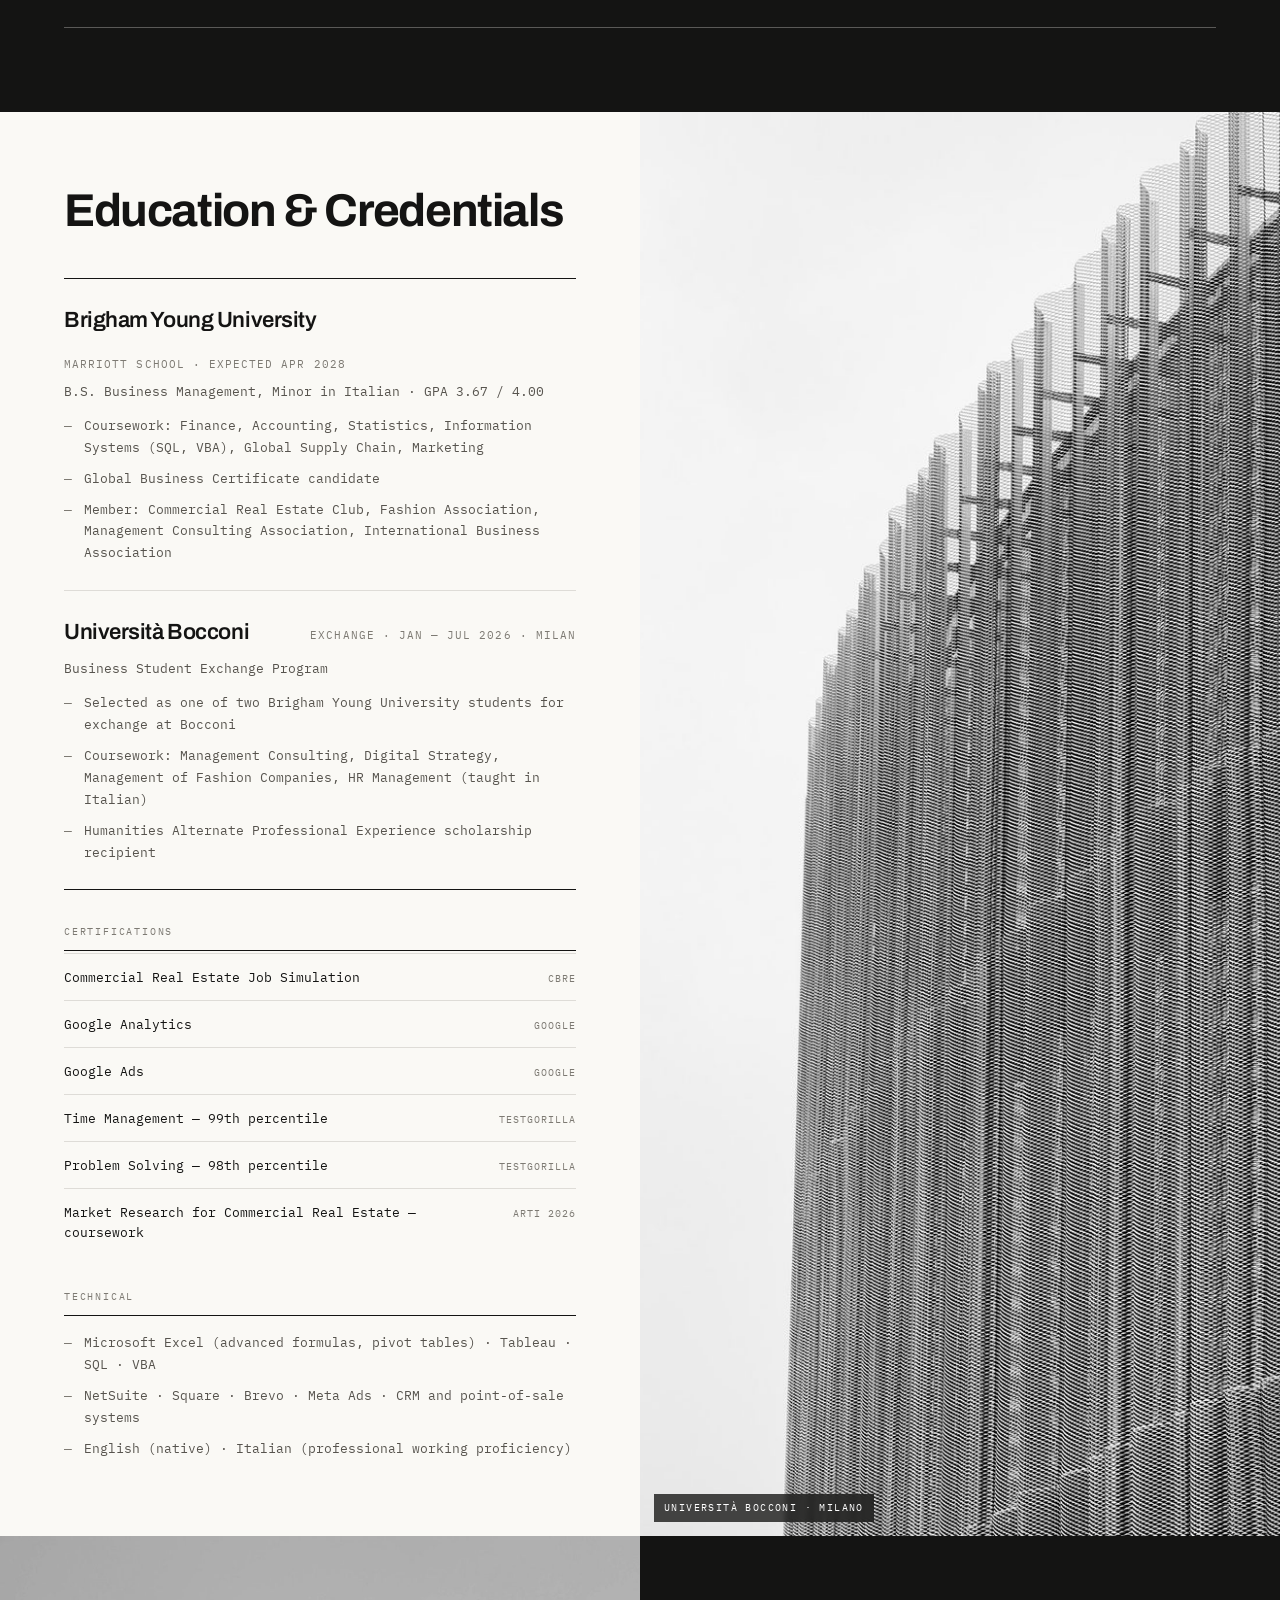
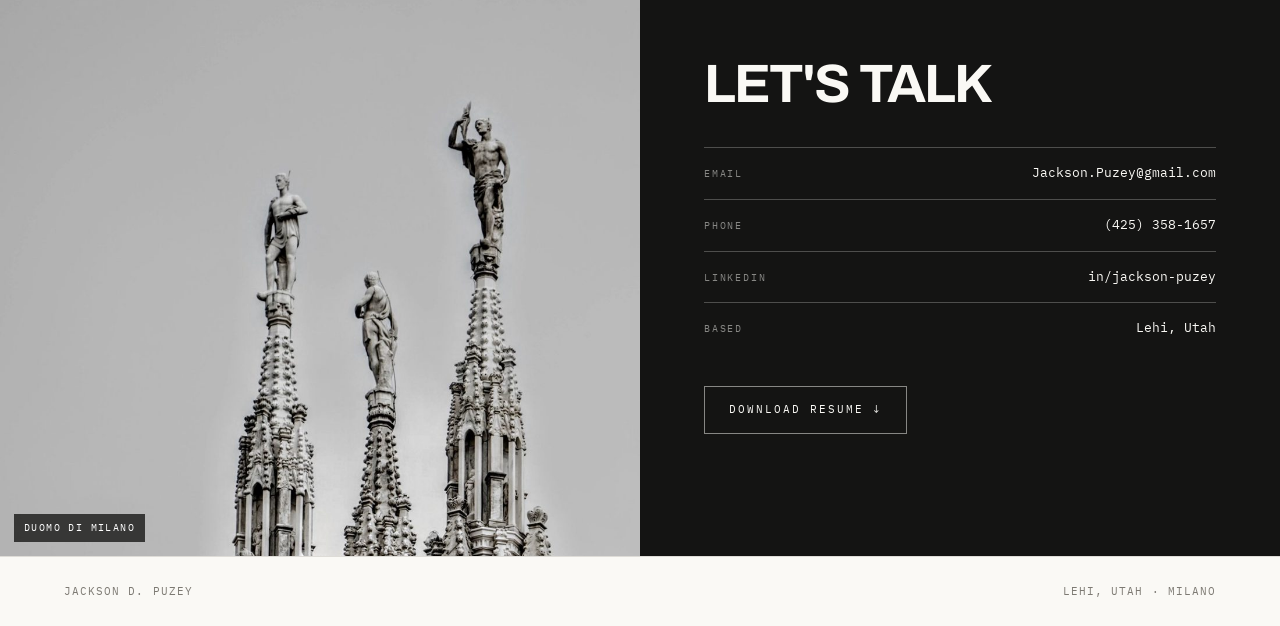
==== commit 83455689: "Put the phone number back on the contact block Being reachable without a download step matters more " ====
--- a/index.html
+++ b/index.html
@@ -340,6 +340,10 @@
         <a class="contact__v" href="mailto:Jackson.Puzey@gmail.com">Jackson.Puzey@gmail.com</a>
       </div>
       <div class="contact__row">
+        <span class="contact__k" data-en="Phone" data-it="Telefono">Phone</span>
+        <a class="contact__v" href="tel:+14253581657">(425) 358-1657</a>
+      </div>
+      <div class="contact__row">
         <span class="contact__k">LinkedIn</span>
         <a class="contact__v" href="https://www.linkedin.com/in/jackson-puzey" target="_blank" rel="noopener">in/jackson-puzey</a>
       </div>
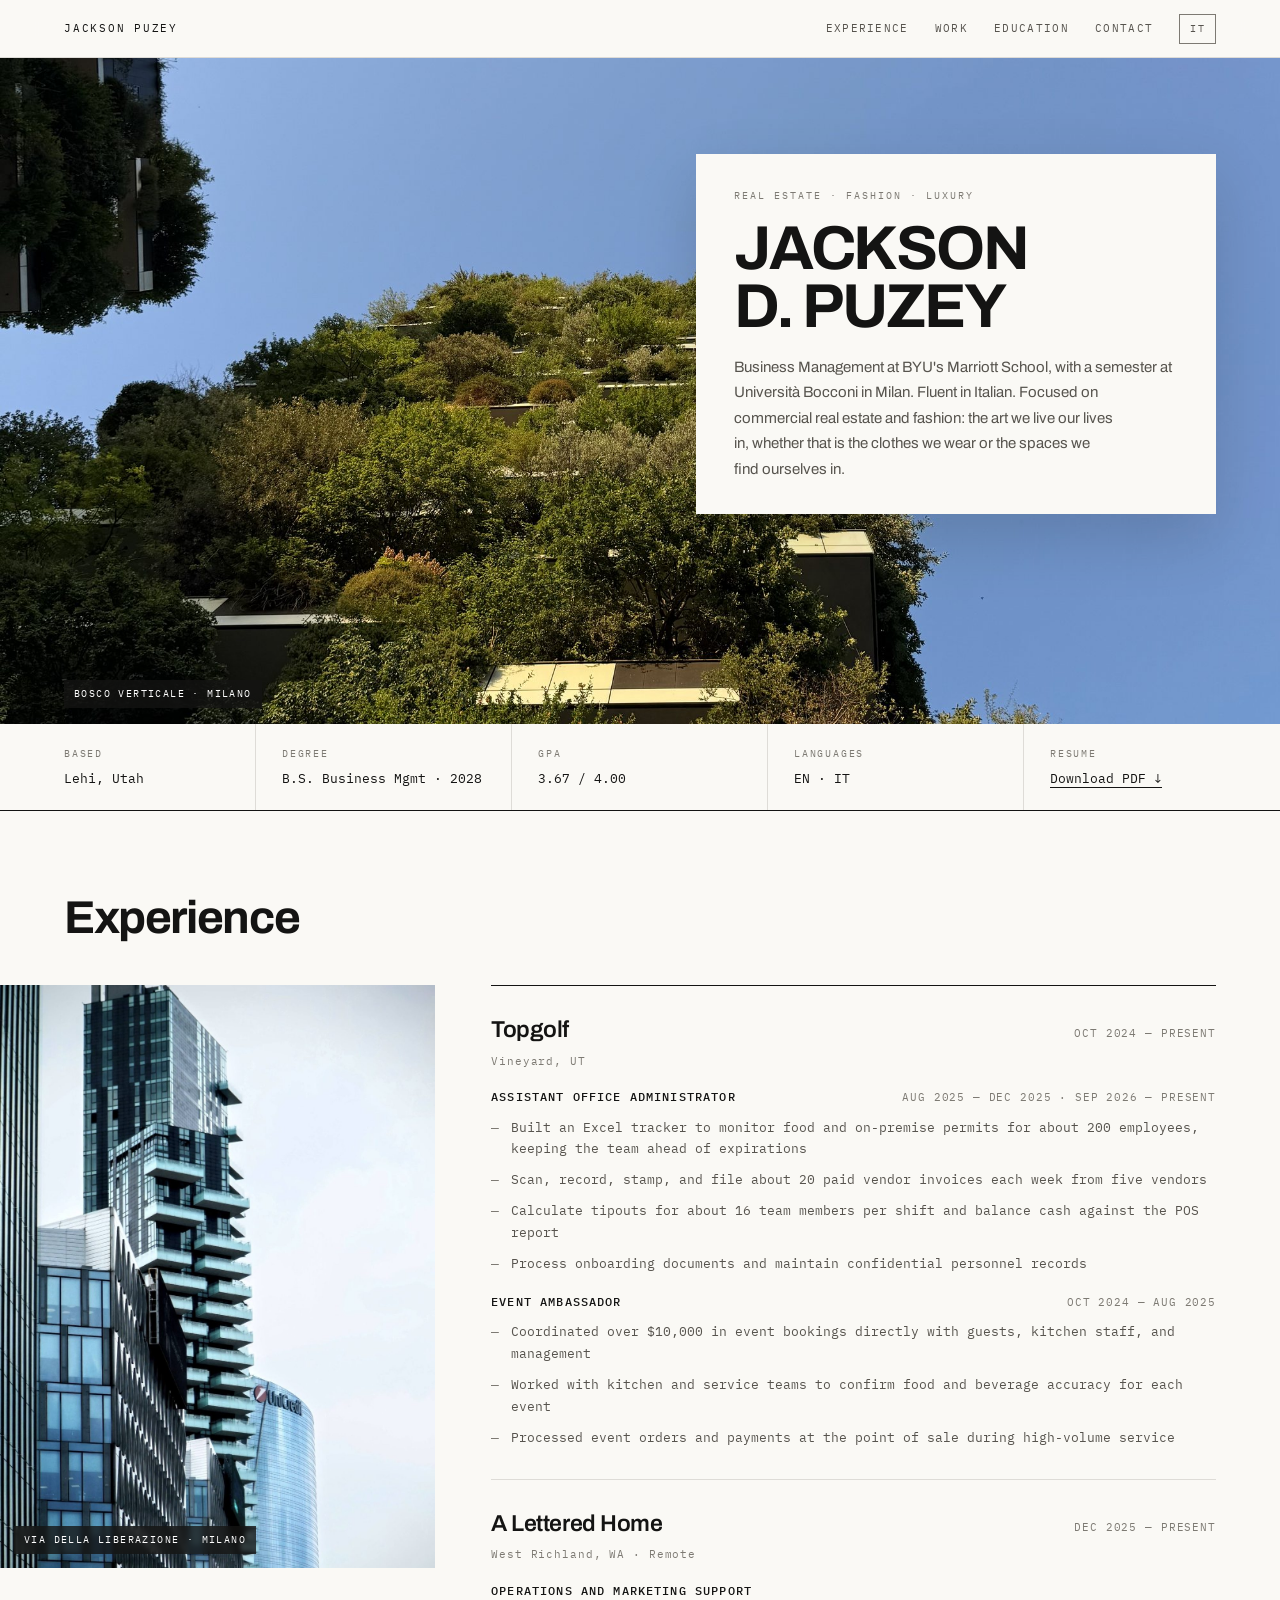
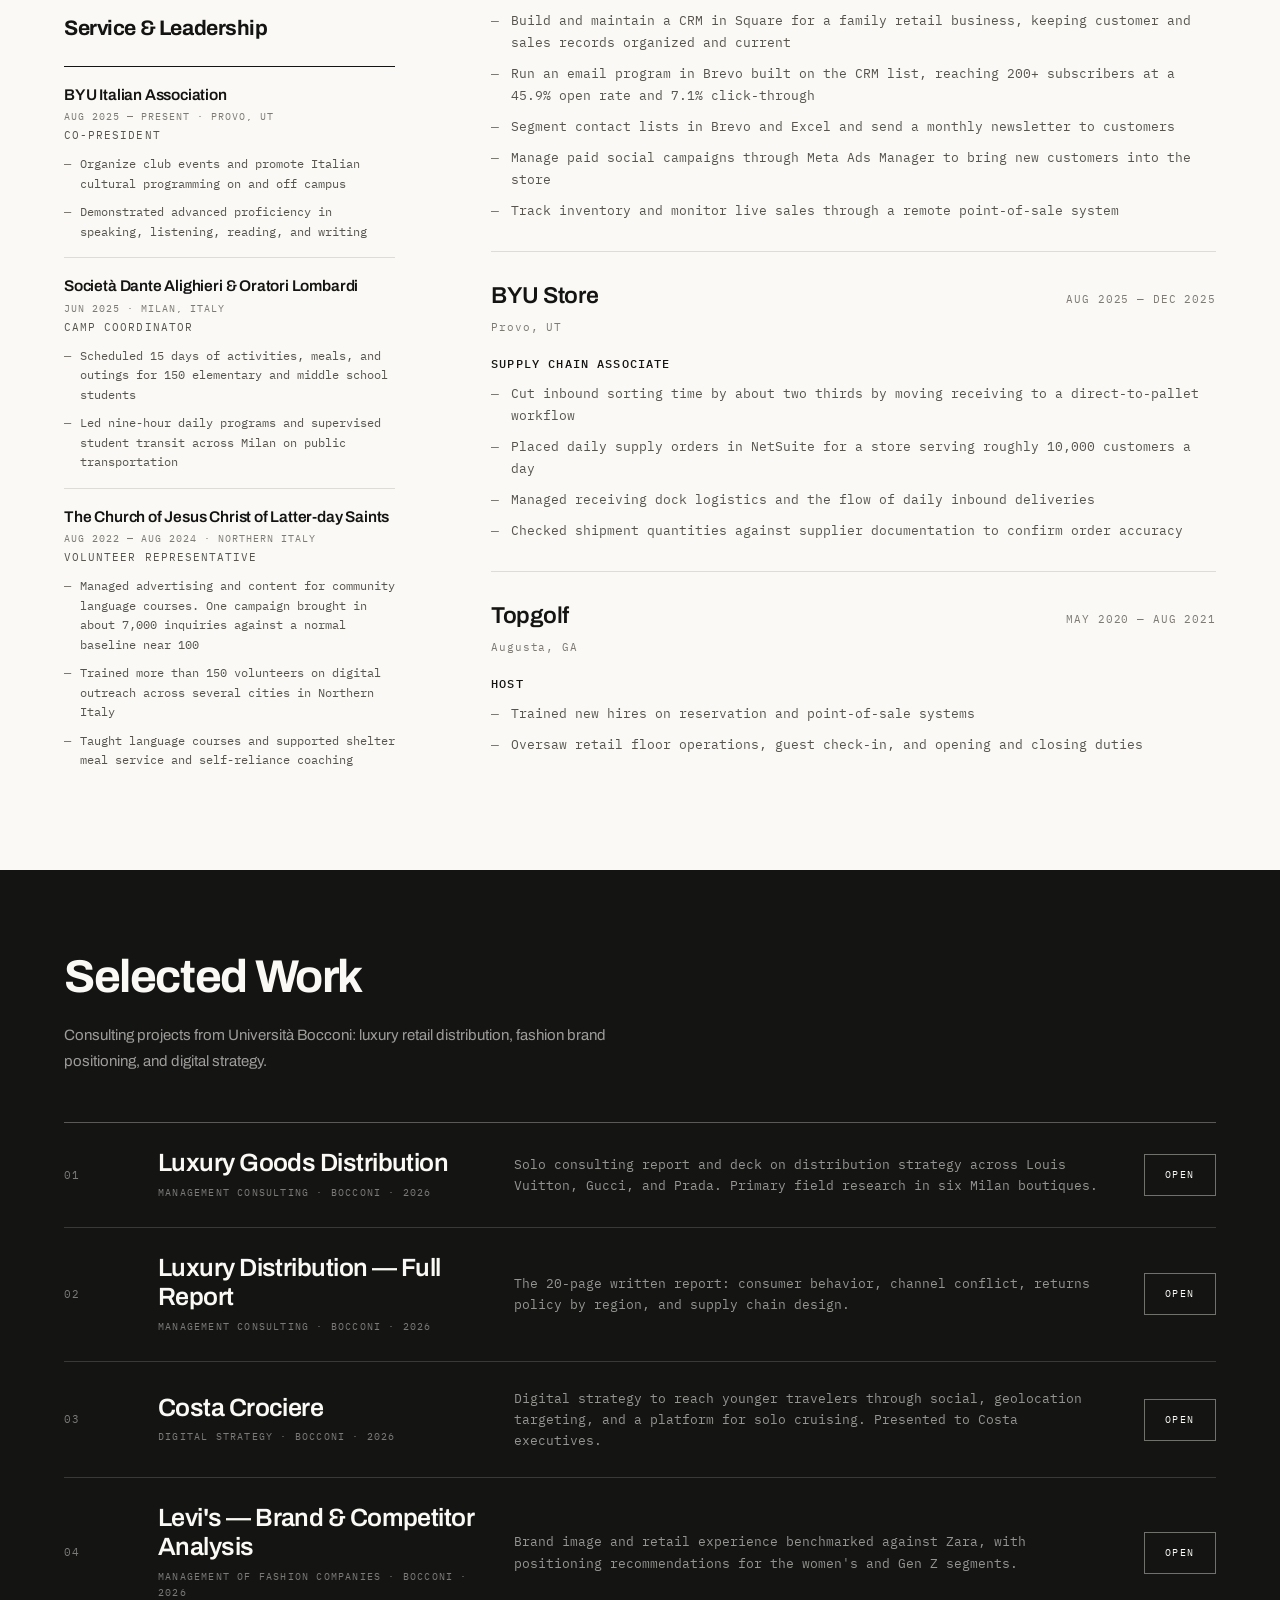
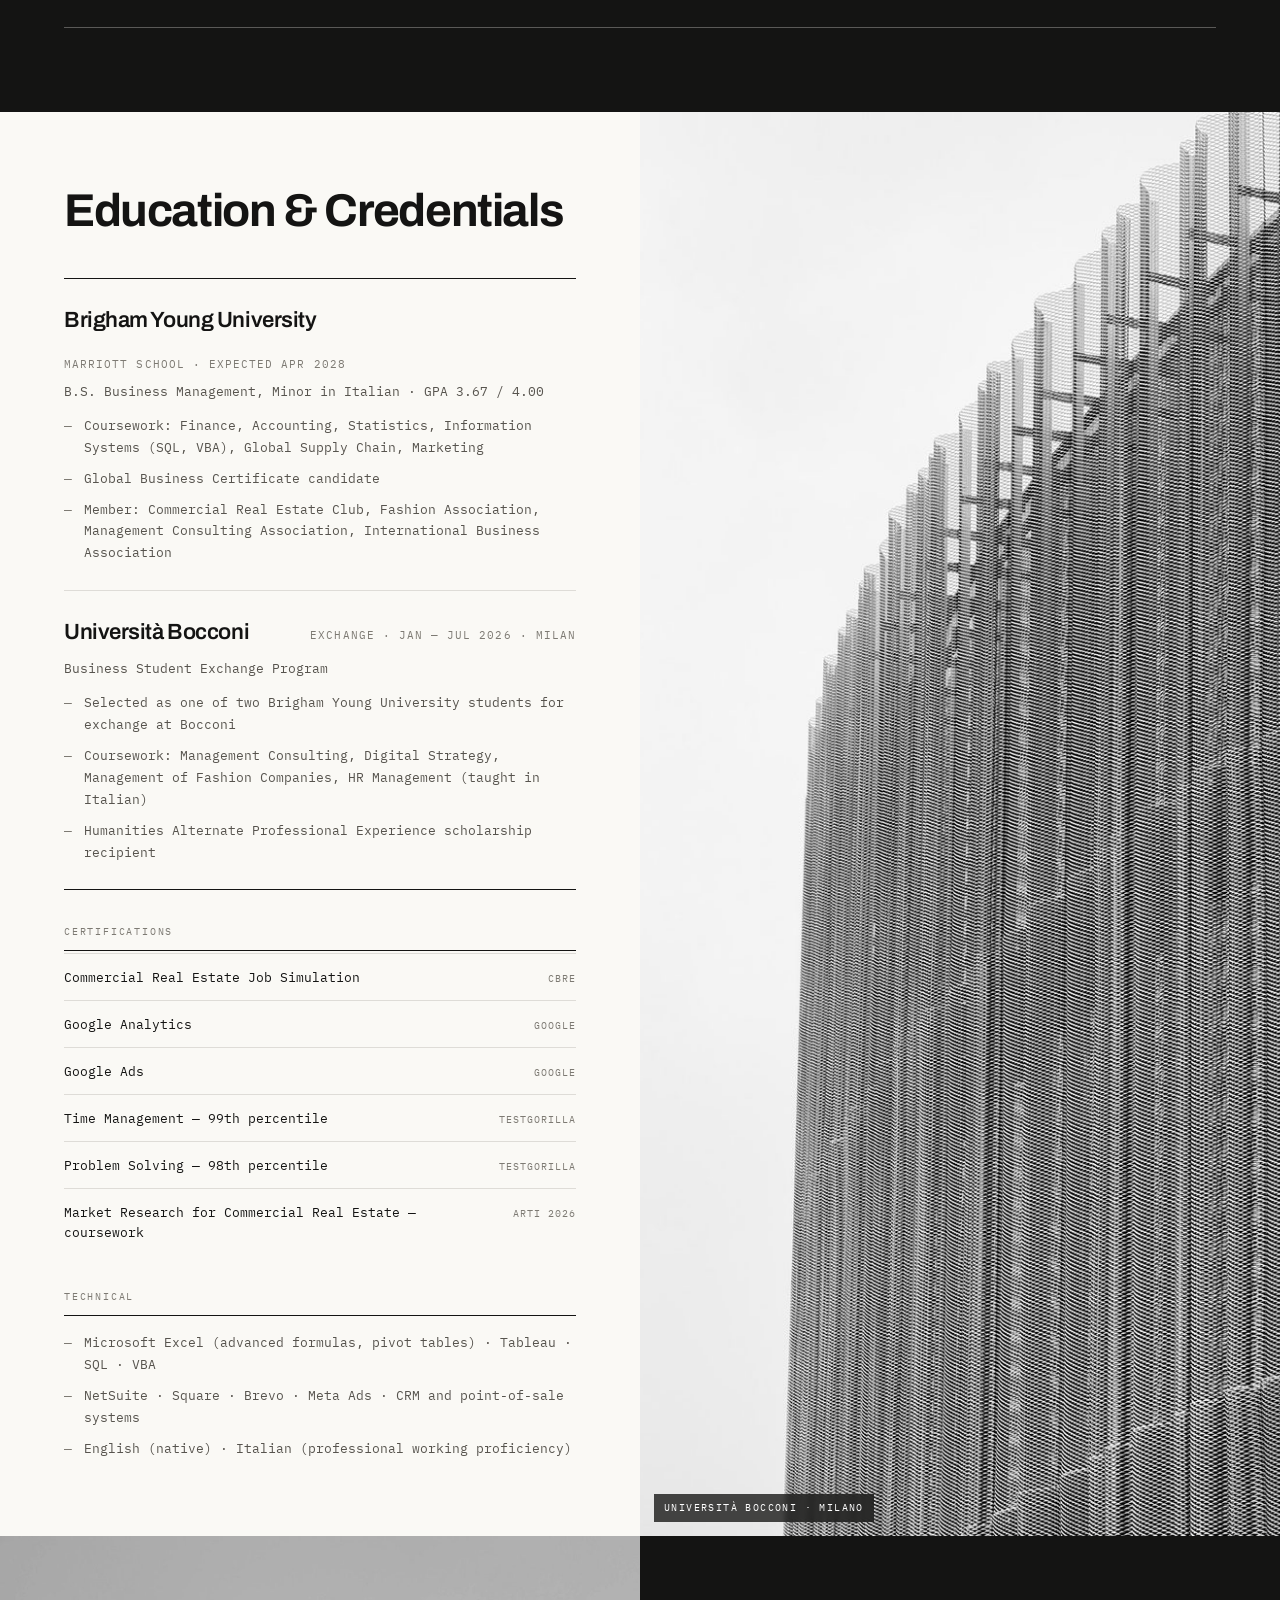
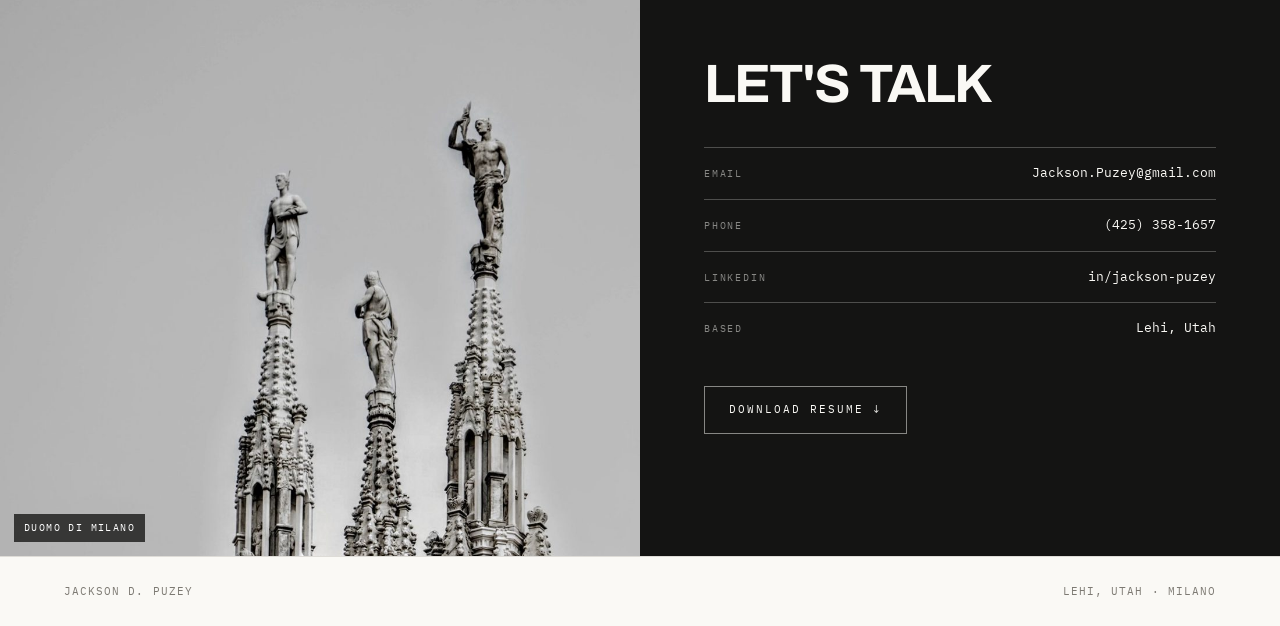
==== commit 10b31d27: "Stop the hero bio orphaning its last word At narrow widths the bio dropped a single word onto the la" ====
--- a/index.html
+++ b/index.html
@@ -45,7 +45,7 @@
   <div class="hero__card">
     <p class="hero__kicker" data-en="Real Estate · Fashion · Luxury" data-it="Real Estate · Moda · Lusso">Real Estate · Fashion · Luxury</p>
     <h1 class="hero__name">Jackson<br>D. Puzey</h1>
-    <p class="hero__bio" data-en="Business Management at BYU&#39;s Marriott School, with a semester at Università Bocconi in Milan. Fluent in Italian. Focused on commercial real estate and fashion: the art we live our lives in, whether that is the clothes we wear or the spaces we find ourselves in." data-it="Studente di Business Management alla Marriott School della BYU, con un semestre all&#39;Università Bocconi di Milano. Fluente in italiano. Interessato al real estate commerciale e alla moda: l&#39;arte in cui viviamo, che siano i vestiti che indossiamo o gli spazi in cui ci troviamo.">Business Management at BYU&#39;s Marriott School, with a semester at Università Bocconi in Milan. Fluent in Italian. Focused on commercial real estate and fashion: the art we live our lives in, whether that is the clothes we wear or the spaces we find ourselves in.</p>
+    <p class="hero__bio" data-en="Business Management at BYU&#39;s Marriott School, with a semester at Università Bocconi in Milan. Fluent in Italian. Focused on commercial real estate and fashion: the art we live our lives in, whether that is the clothes we wear or the spaces we find ourselves&nbsp;in." data-it="Studente di Business Management alla Marriott School della BYU, con un semestre all&#39;Università Bocconi di Milano. Fluente in italiano. Interessato al real estate commerciale e alla moda: l&#39;arte in cui viviamo, che siano i vestiti che indossiamo o gli spazi in cui ci&nbsp;troviamo.">Business Management at BYU&#39;s Marriott School, with a semester at Università Bocconi in Milan. Fluent in Italian. Focused on commercial real estate and fashion: the art we live our lives in, whether that is the clothes we wear or the spaces we find ourselves&nbsp;in.</p>
   </div>
 </header>
 
--- a/site.css
+++ b/site.css
@@ -125,6 +125,7 @@
 }
 .hero__bio {
   font-size: 15px; font-weight: 400; line-height: 1.7; color: var(--muted);
+  text-wrap: pretty;
 }
 .hero__credit {
   position: absolute; left: var(--gut); bottom: 16px;
@@ -279,6 +280,7 @@
 .work .sec__num { color: rgba(250,249,245,.45); }
 .work .sec__title { color: var(--invert); }
 .work__intro {
+  text-wrap: pretty;
   font-size: 15px; line-height: 1.75; color: rgba(250,249,245,.6);
   max-width: 620px; margin: -22px 0 48px;
 }
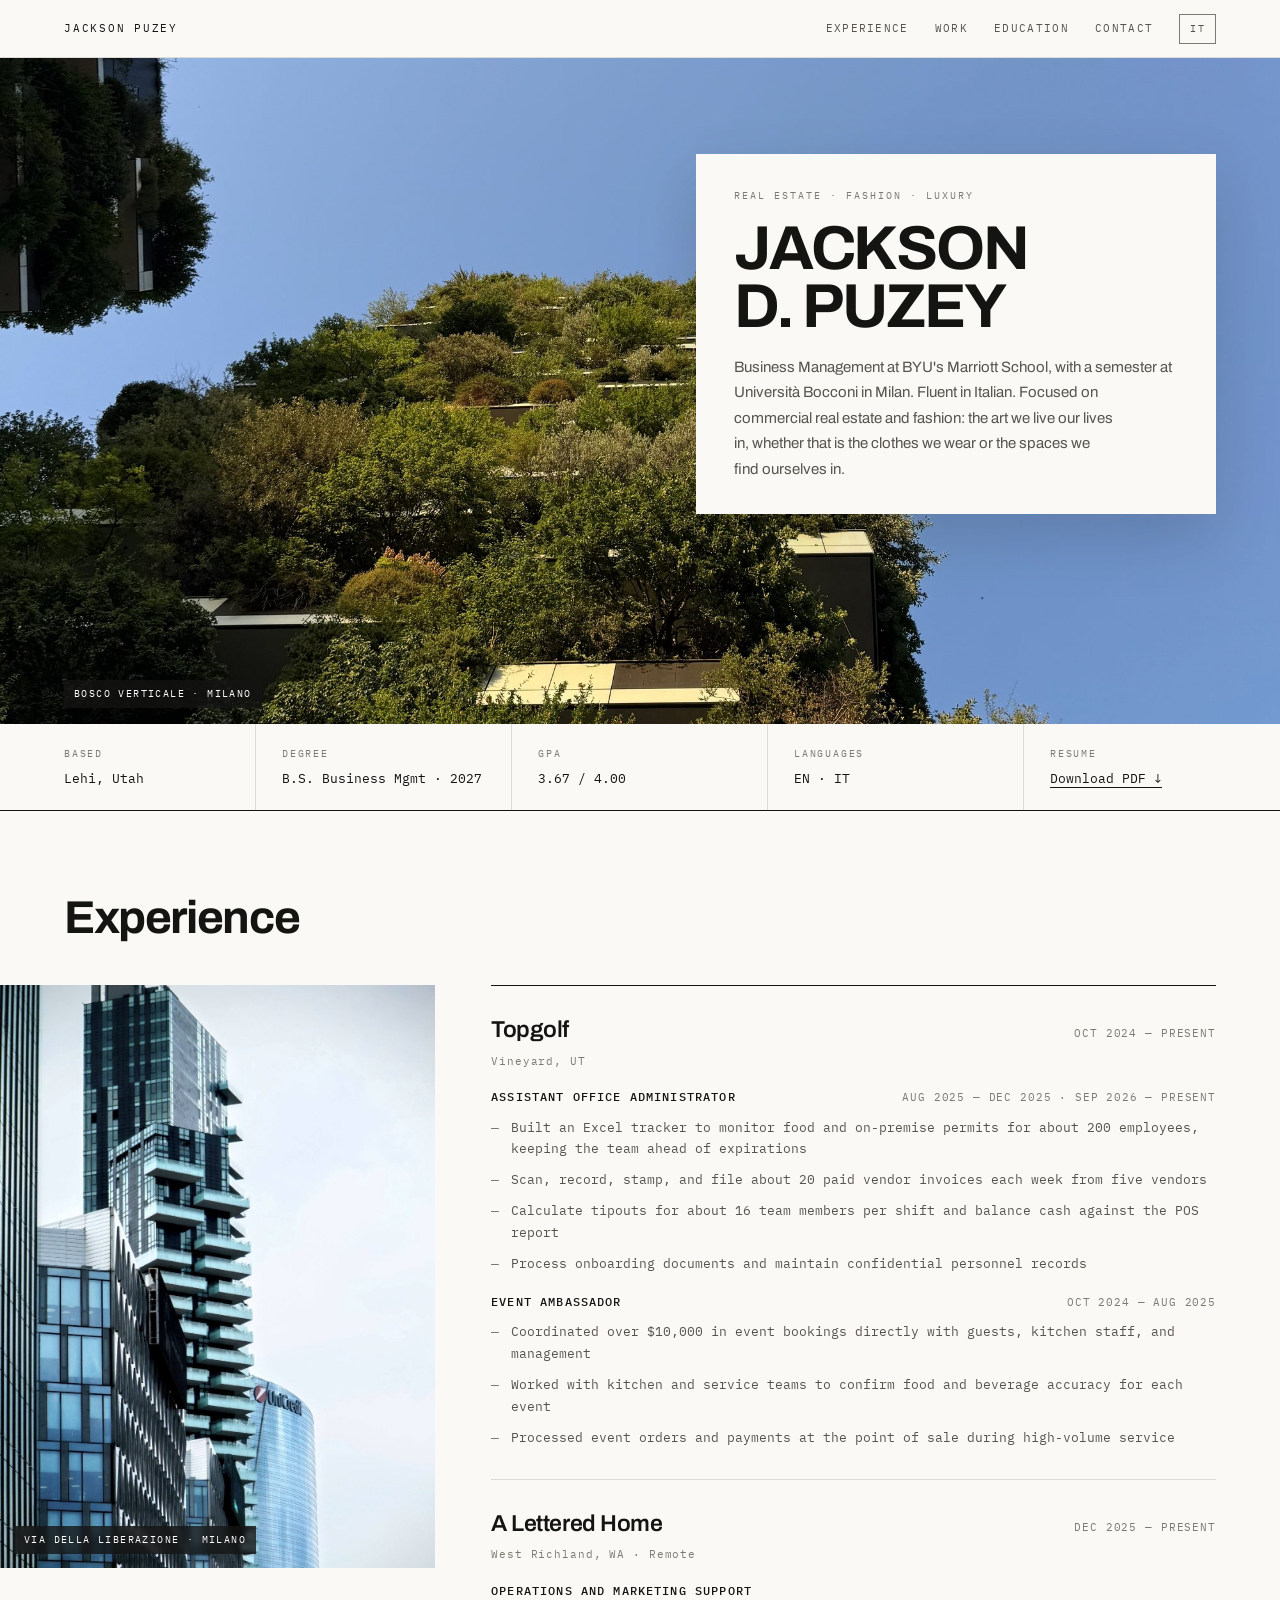
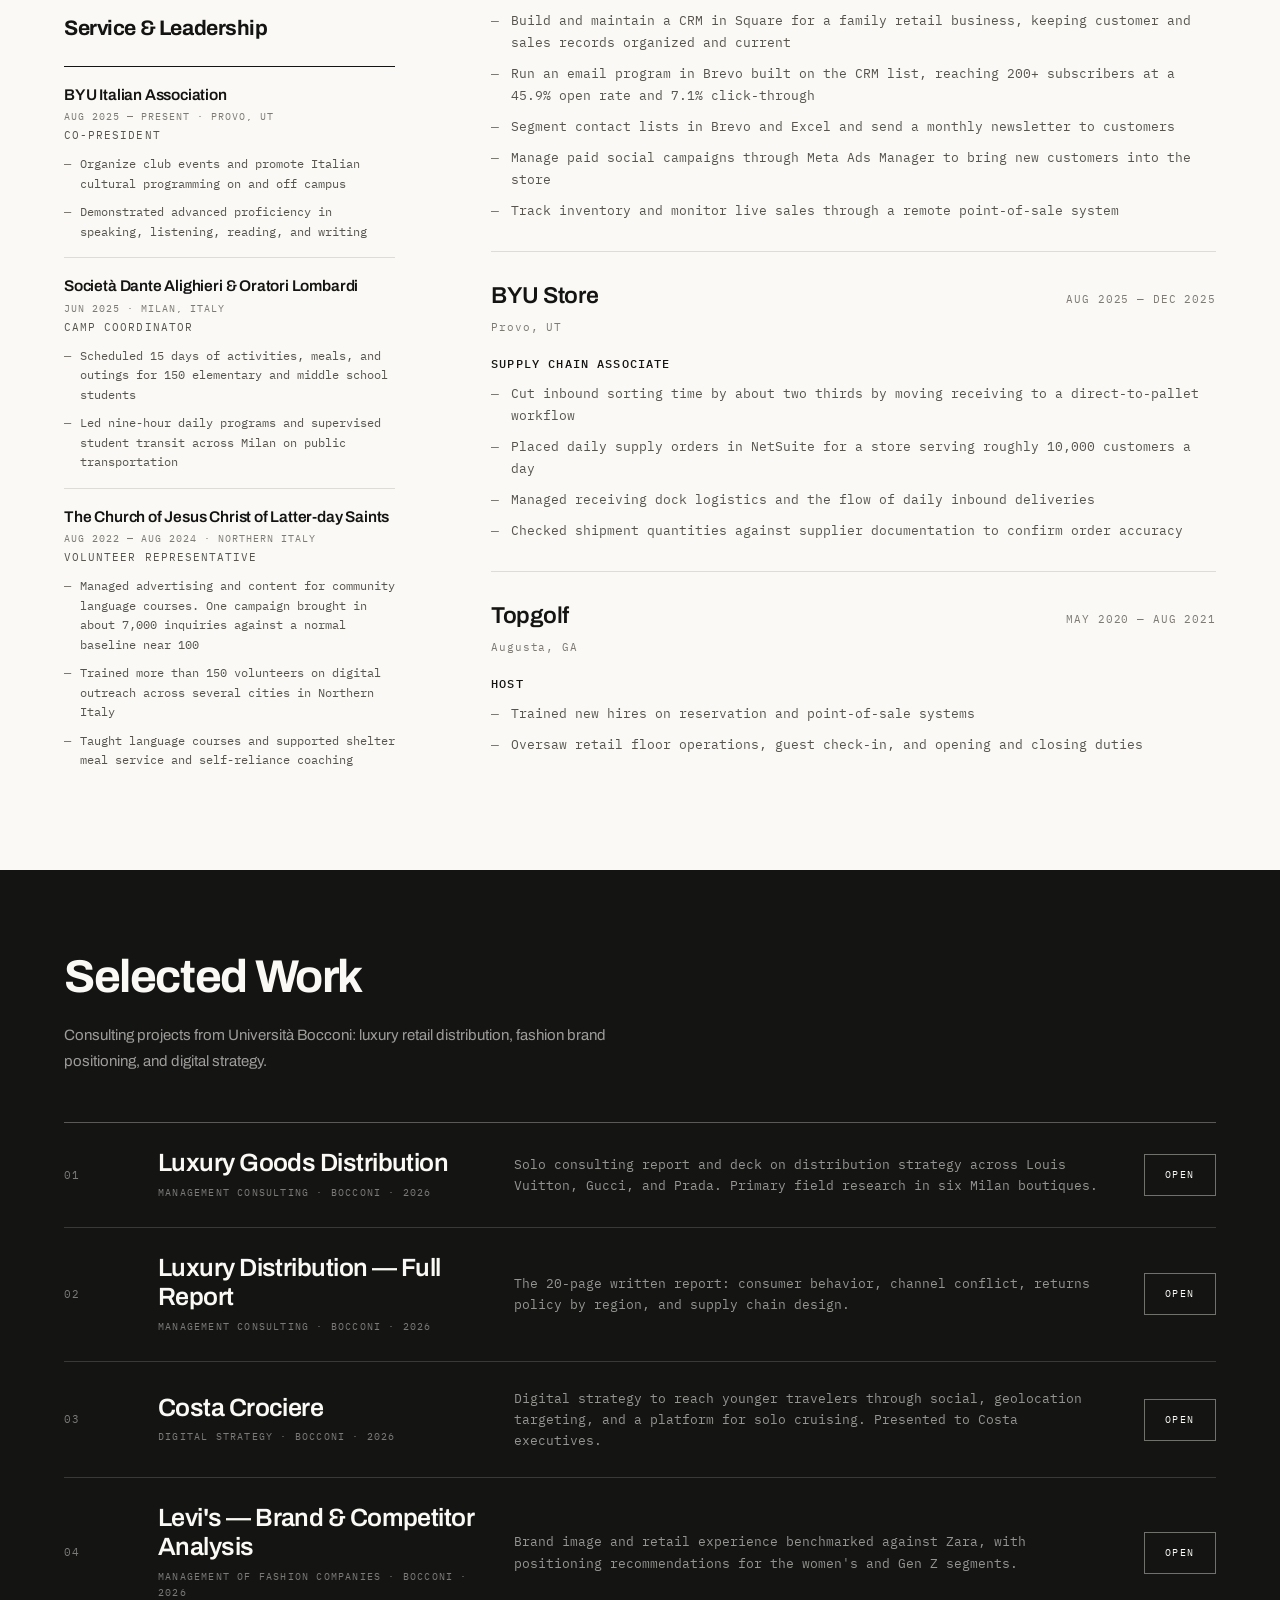
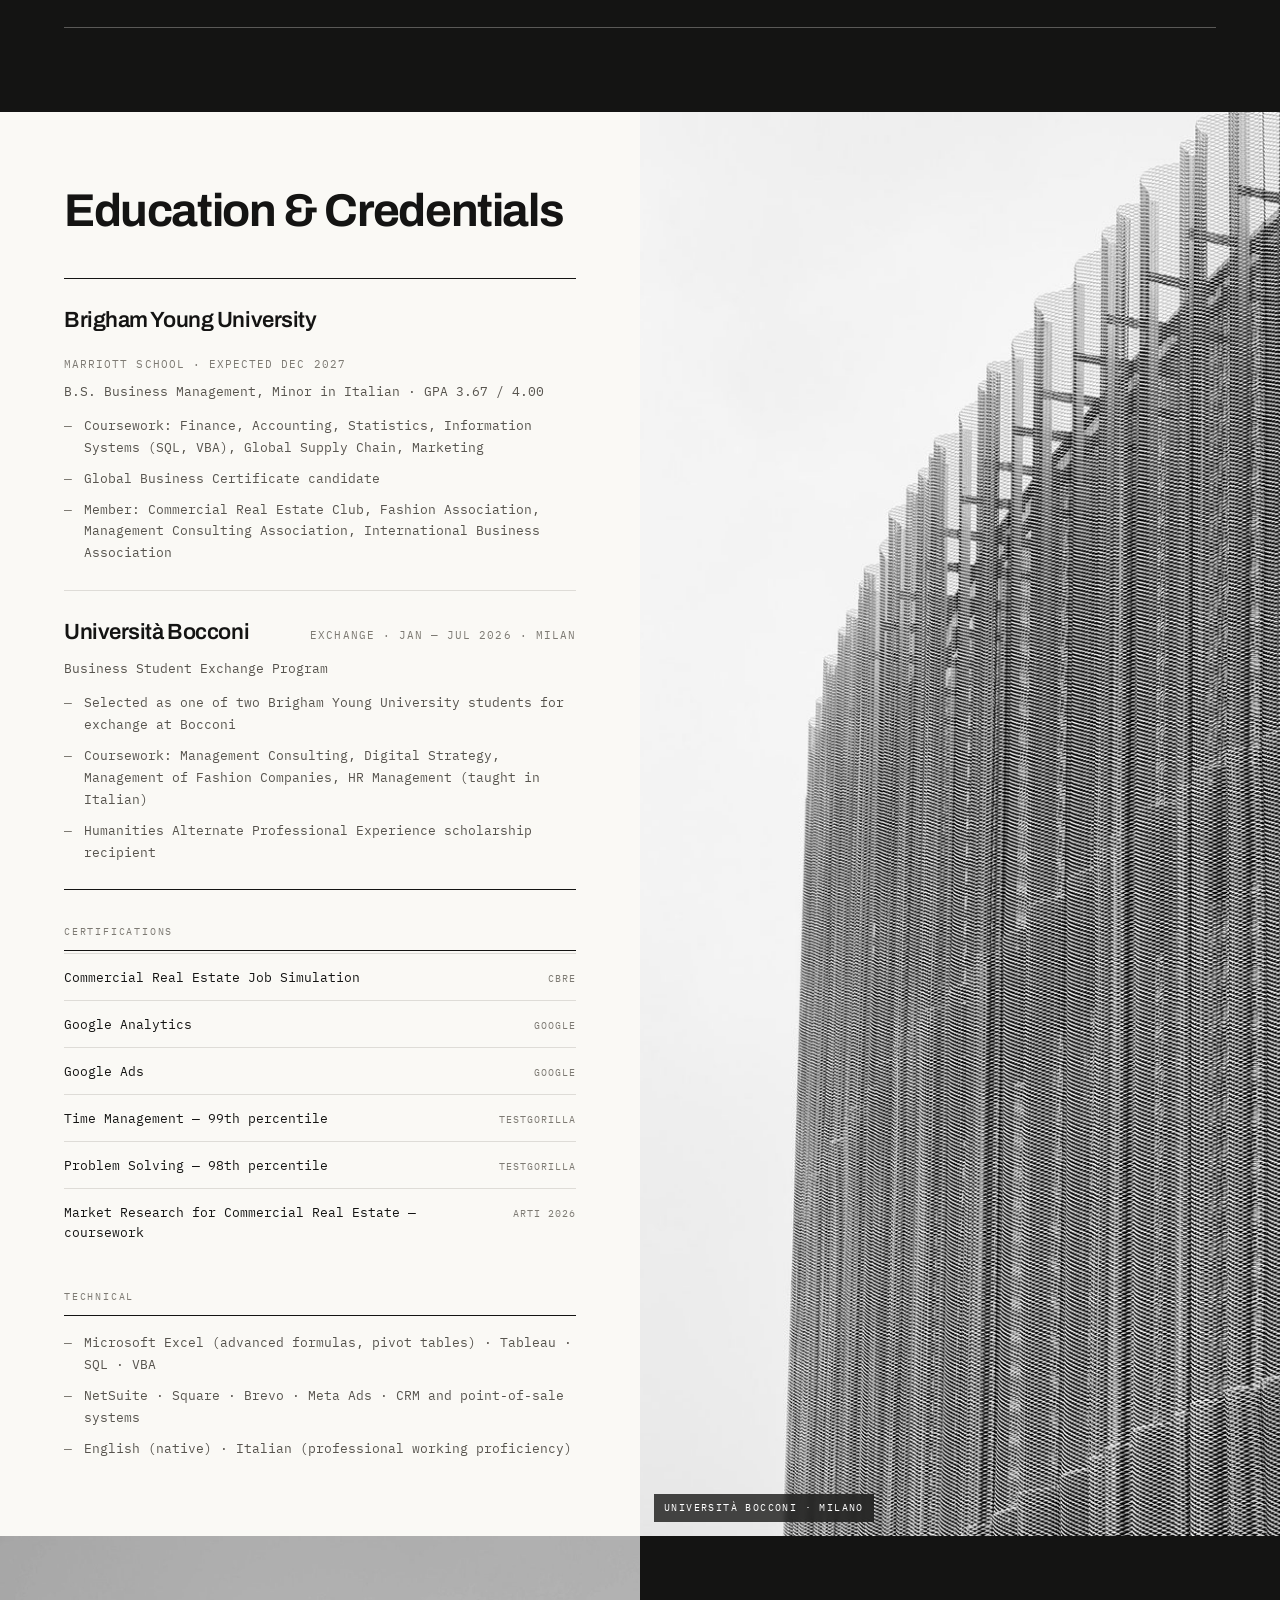
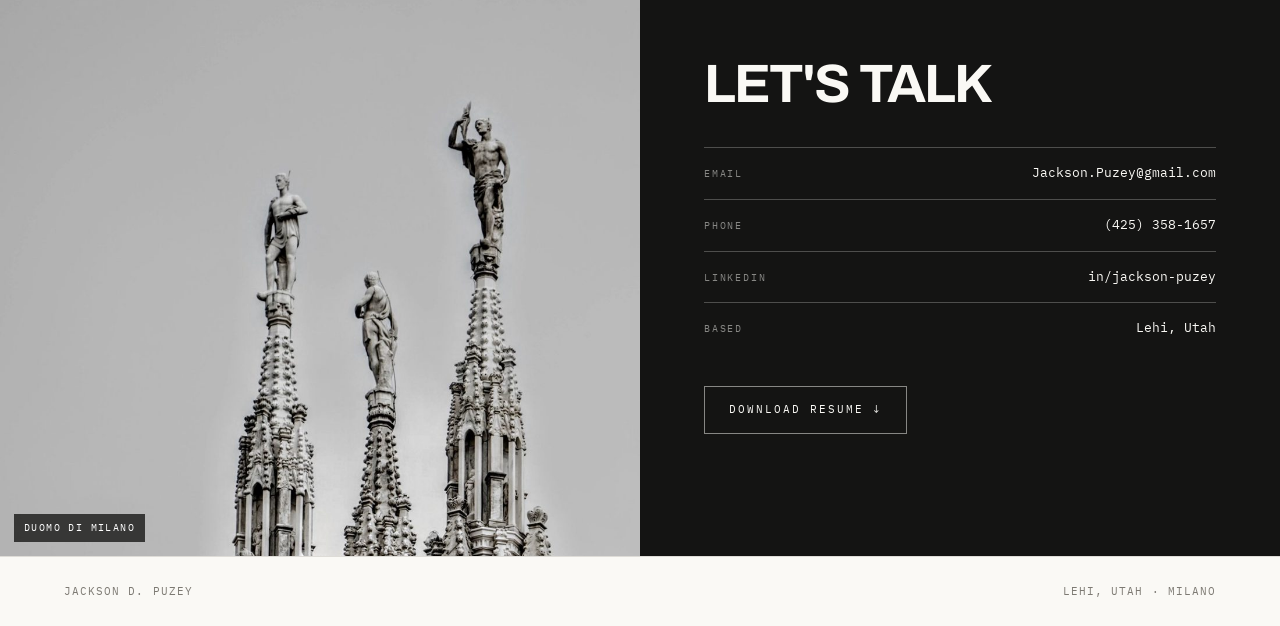
==== commit 7c82cee0: "Graduation is December 2027 Last semester runs September to December 2027, so the spec bar and the e" ====
--- a/index.html
+++ b/index.html
@@ -57,7 +57,7 @@
   </div>
   <div class="spec__cell">
     <p class="spec__k" data-en="Degree" data-it="Laurea">Degree</p>
-    <p class="spec__v" data-en="B.S. Business Mgmt · 2028" data-it="Business Management · 2028">B.S. Business Mgmt · 2028</p>
+    <p class="spec__v" data-en="B.S. Business Mgmt · 2027" data-it="Business Management · 2027">B.S. Business Mgmt · 2027</p>
   </div>
   <div class="spec__cell">
     <p class="spec__k">GPA</p>
@@ -276,7 +276,7 @@
       <article class="school rv">
         <div class="school__top">
           <h3 class="school__name">Brigham Young University</h3>
-          <span class="school__meta" data-en="Marriott School · Expected Apr 2028" data-it="Marriott School · Prevista Apr 2028">Marriott School · Expected Apr 2028</span>
+          <span class="school__meta" data-en="Marriott School · Expected Dec 2027" data-it="Marriott School · Prevista Dic 2027">Marriott School · Expected Dec 2027</span>
         </div>
         <p class="school__deg" data-en="B.S. Business Management, Minor in Italian · GPA 3.67 / 4.00" data-it="Laurea in Business Management, Minor in Italiano · GPA 3,67 / 4,00">B.S. Business Management, Minor in Italian · GPA 3.67 / 4.00</p>
         <ul class="pts">
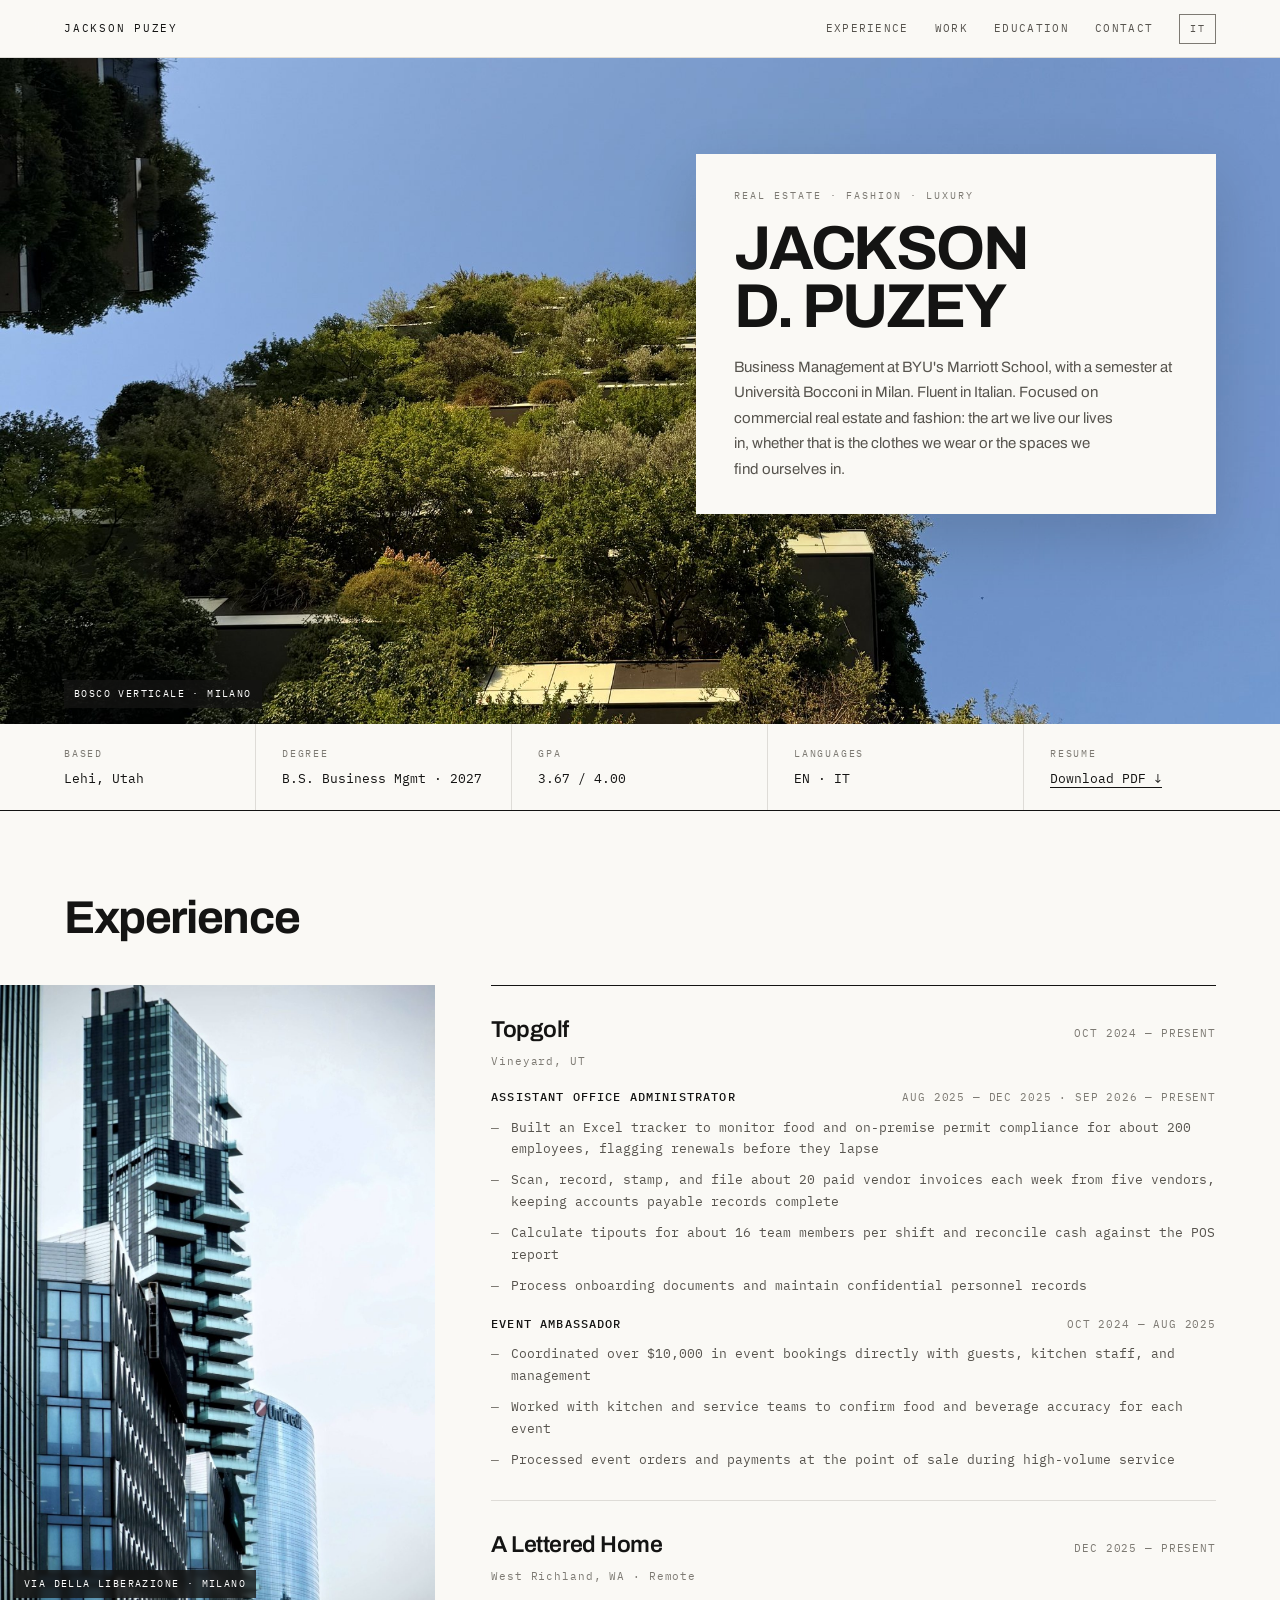
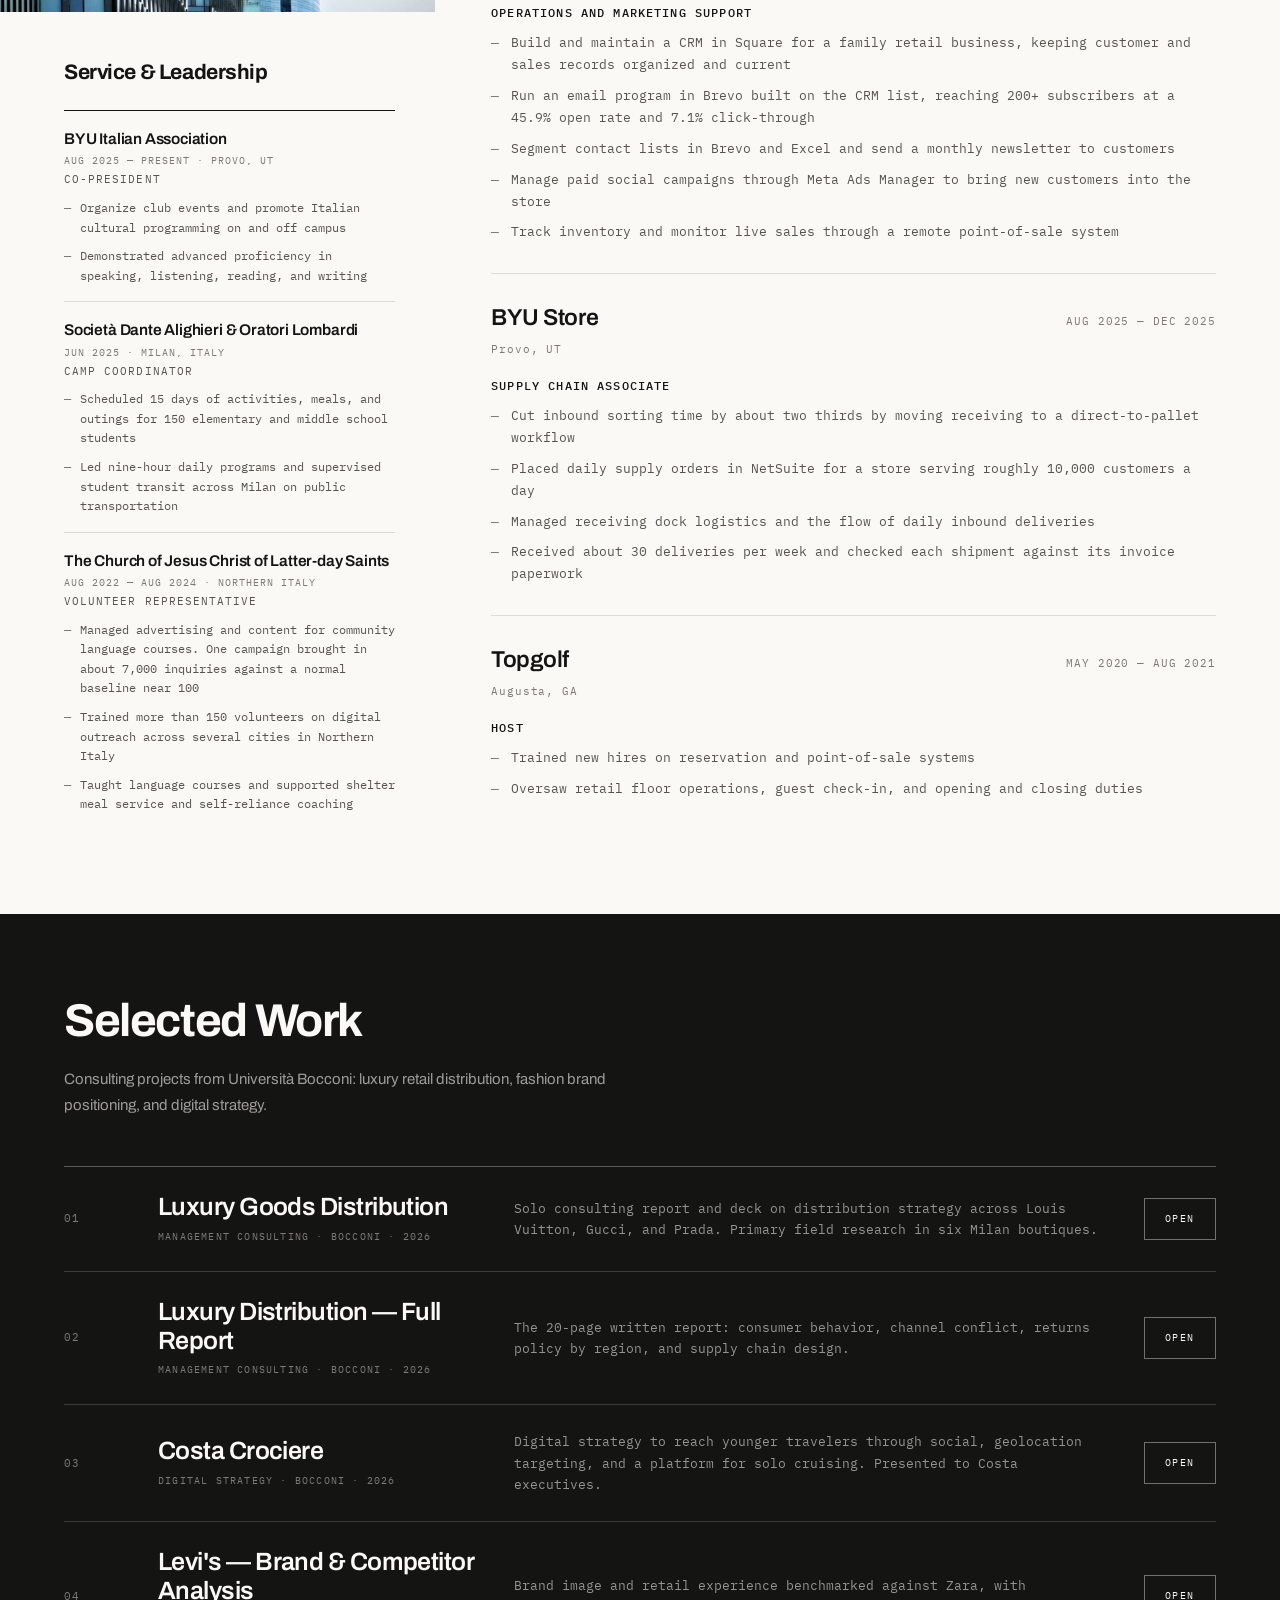
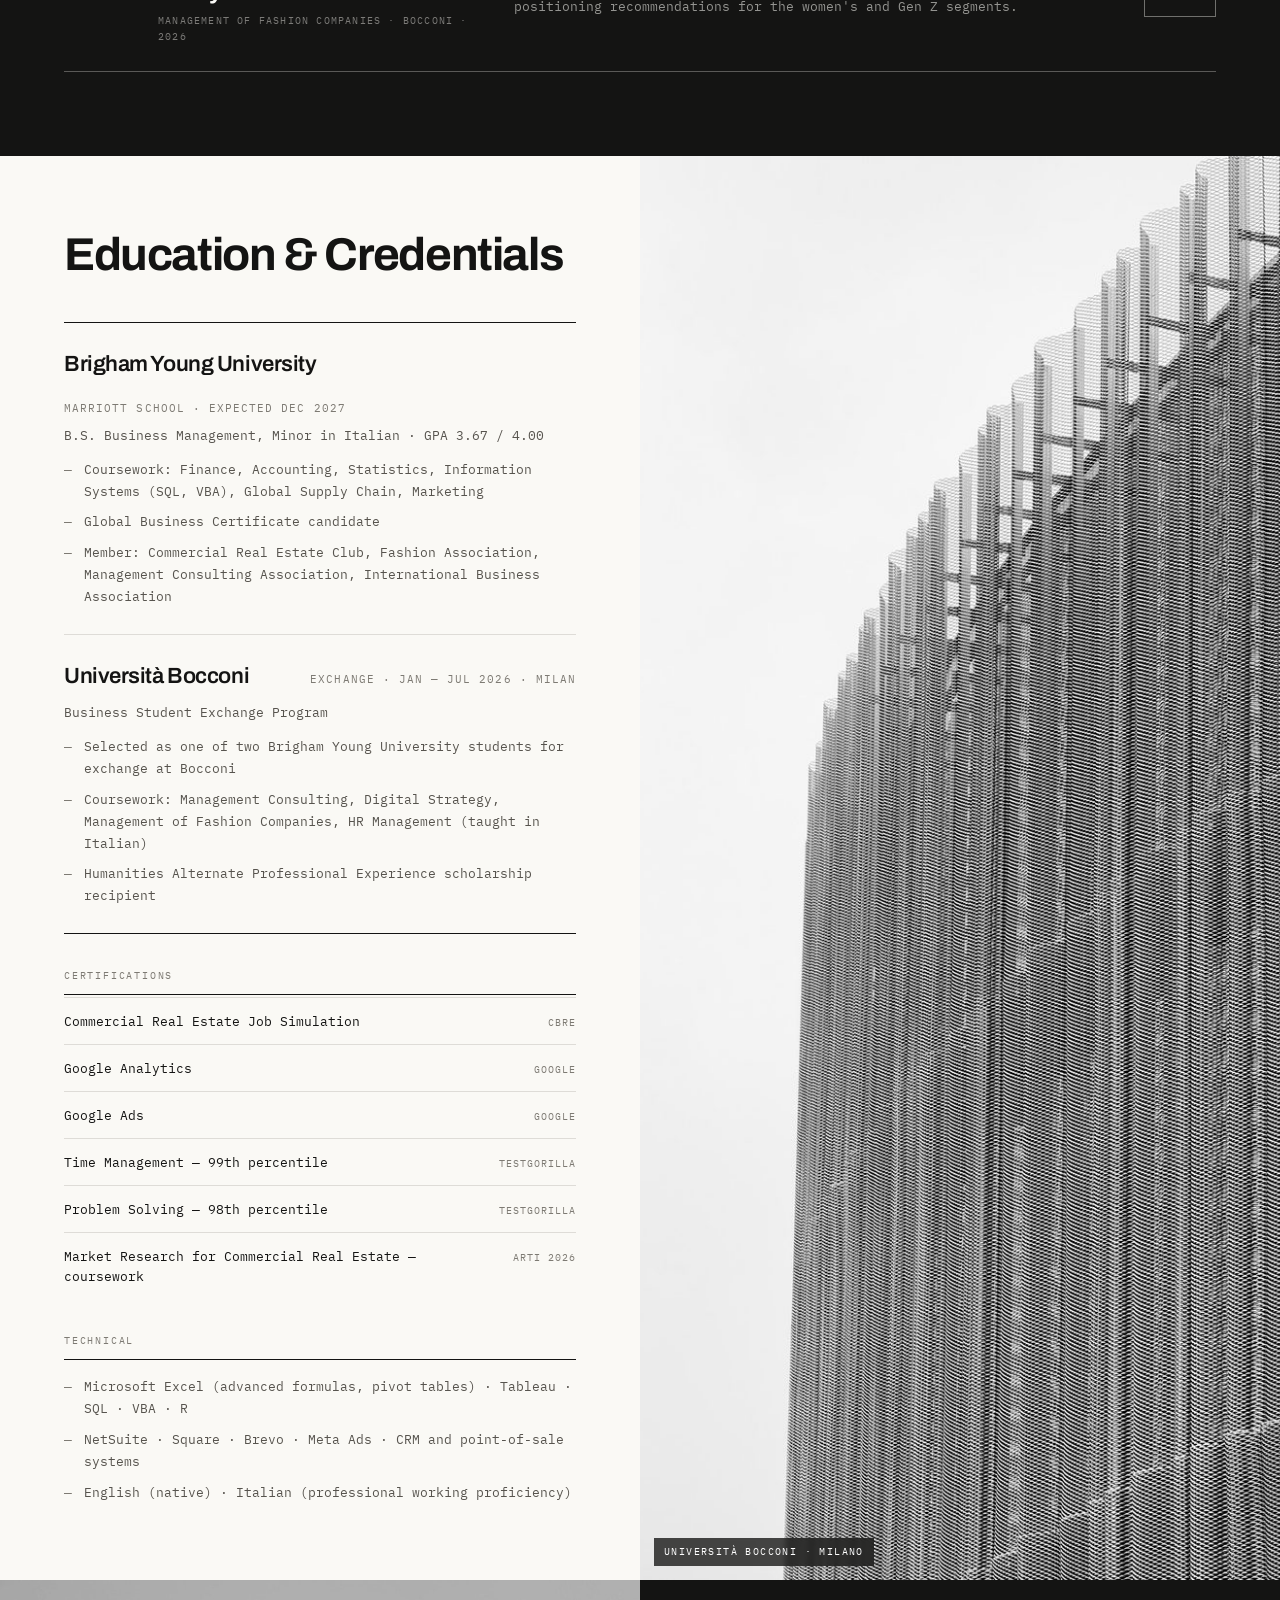
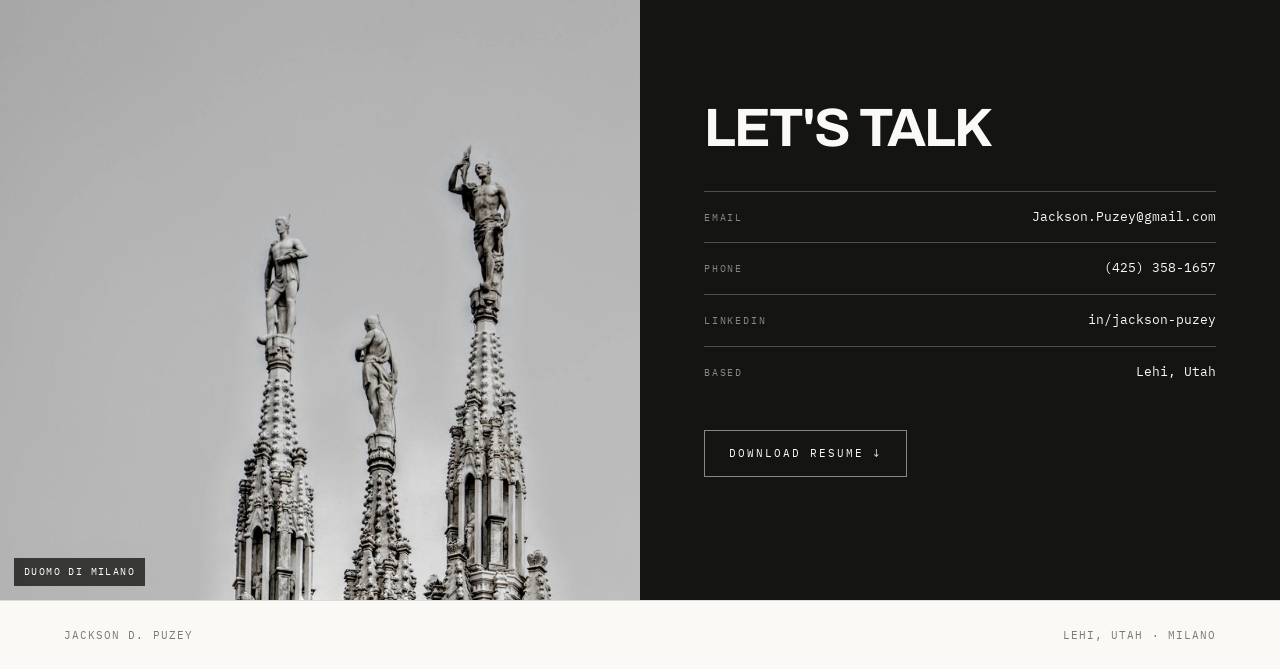
==== commit 545b4314: "Sharpen experience wording; no design changes Same bullets, more precise verbs where the work alread" ====
--- a/index.html
+++ b/index.html
@@ -100,9 +100,9 @@
             <span class="role__dates">AUG 2025 — DEC 2025 · SEP 2026 — PRESENT</span>
           </div>
           <ul class="pts">
-            <li data-en="Built an Excel tracker to monitor food and on-premise permits for about 200 employees, keeping the team ahead of expirations" data-it="Creato un tracker Excel per monitorare i permessi alimentari e di somministrazione di circa 200 dipendenti, anticipando le scadenze">Built an Excel tracker to monitor food and on-premise permits for about 200 employees, keeping the team ahead of expirations</li>
-            <li data-en="Scan, record, stamp, and file about 20 paid vendor invoices each week from five vendors" data-it="Scansiono, registro, timbro e archivio circa 20 fatture fornitori pagate a settimana da cinque fornitori">Scan, record, stamp, and file about 20 paid vendor invoices each week from five vendors</li>
-            <li data-en="Calculate tipouts for about 16 team members per shift and balance cash against the POS report" data-it="Calcolo le mance per circa 16 membri del team per turno e riconcilio la cassa con il report POS">Calculate tipouts for about 16 team members per shift and balance cash against the POS report</li>
+            <li data-en="Built an Excel tracker to monitor food and on-premise permit compliance for about 200 employees, flagging renewals before they lapse" data-it="Creato un tracker Excel per monitorare la conformità dei permessi alimentari e di somministrazione di circa 200 dipendenti, segnalando i rinnovi prima della scadenza">Built an Excel tracker to monitor food and on-premise permit compliance for about 200 employees, flagging renewals before they lapse</li>
+            <li data-en="Scan, record, stamp, and file about 20 paid vendor invoices each week from five vendors, keeping accounts payable records complete" data-it="Scansiono, registro, timbro e archivio circa 20 fatture fornitori pagate a settimana da cinque fornitori, mantenendo completi i registri della contabilità fornitori">Scan, record, stamp, and file about 20 paid vendor invoices each week from five vendors, keeping accounts payable records complete</li>
+            <li data-en="Calculate tipouts for about 16 team members per shift and reconcile cash against the POS report" data-it="Calcolo le mance per circa 16 membri del team per turno e riconcilio la cassa con il report POS">Calculate tipouts for about 16 team members per shift and reconcile cash against the POS report</li>
             <li data-en="Process onboarding documents and maintain confidential personnel records" data-it="Gestisco i documenti di onboarding e mantengo i fascicoli riservati del personale">Process onboarding documents and maintain confidential personnel records</li>
           </ul>
         </div>
@@ -156,7 +156,7 @@
             <li data-en="Cut inbound sorting time by about two thirds by moving receiving to a direct-to-pallet workflow" data-it="Ridotto di circa due terzi i tempi di smistamento in entrata introducendo un flusso diretto su pallet">Cut inbound sorting time by about two thirds by moving receiving to a direct-to-pallet workflow</li>
             <li data-en="Placed daily supply orders in NetSuite for a store serving roughly 10,000 customers a day" data-it="Effettuato ordini giornalieri in NetSuite per un negozio con circa 10.000 clienti al giorno">Placed daily supply orders in NetSuite for a store serving roughly 10,000 customers a day</li>
             <li data-en="Managed receiving dock logistics and the flow of daily inbound deliveries" data-it="Gestito la logistica del dock di ricezione e il flusso delle consegne giornaliere">Managed receiving dock logistics and the flow of daily inbound deliveries</li>
-            <li data-en="Checked shipment quantities against supplier documentation to confirm order accuracy" data-it="Verificato le quantità spedite rispetto alla documentazione fornitori per confermare l&#39;accuratezza degli ordini">Checked shipment quantities against supplier documentation to confirm order accuracy</li>
+            <li data-en="Received about 30 deliveries per week and checked each shipment against its invoice paperwork" data-it="Ricevuto circa 30 consegne a settimana e verificato ogni spedizione rispetto ai documenti di fattura">Received about 30 deliveries per week and checked each shipment against its invoice paperwork</li>
           </ul>
         </div>
       </article>
@@ -316,7 +316,7 @@
 
         <p class="sub sub--sp" data-en="Technical" data-it="Competenze Tecniche">Technical</p>
         <ul class="pts" style="padding-top:14px">
-          <li data-en="Microsoft Excel (advanced formulas, pivot tables) · Tableau · SQL · VBA" data-it="Microsoft Excel (formule avanzate, tabelle pivot) · Tableau · SQL · VBA">Microsoft Excel (advanced formulas, pivot tables) · Tableau · SQL · VBA</li>
+          <li data-en="Microsoft Excel (advanced formulas, pivot tables) · Tableau · SQL · VBA · R" data-it="Microsoft Excel (formule avanzate, tabelle pivot) · Tableau · SQL · VBA · R">Microsoft Excel (advanced formulas, pivot tables) · Tableau · SQL · VBA · R</li>
           <li data-en="NetSuite · Square · Brevo · Meta Ads · CRM and point-of-sale systems" data-it="NetSuite · Square · Brevo · Meta Ads · sistemi CRM e POS">NetSuite · Square · Brevo · Meta Ads · CRM and point-of-sale systems</li>
           <li data-en="English (native) · Italian (professional working proficiency)" data-it="Inglese (madrelingua) · Italiano (competenza professionale)">English (native) · Italian (professional working proficiency)</li>
         </ul>
